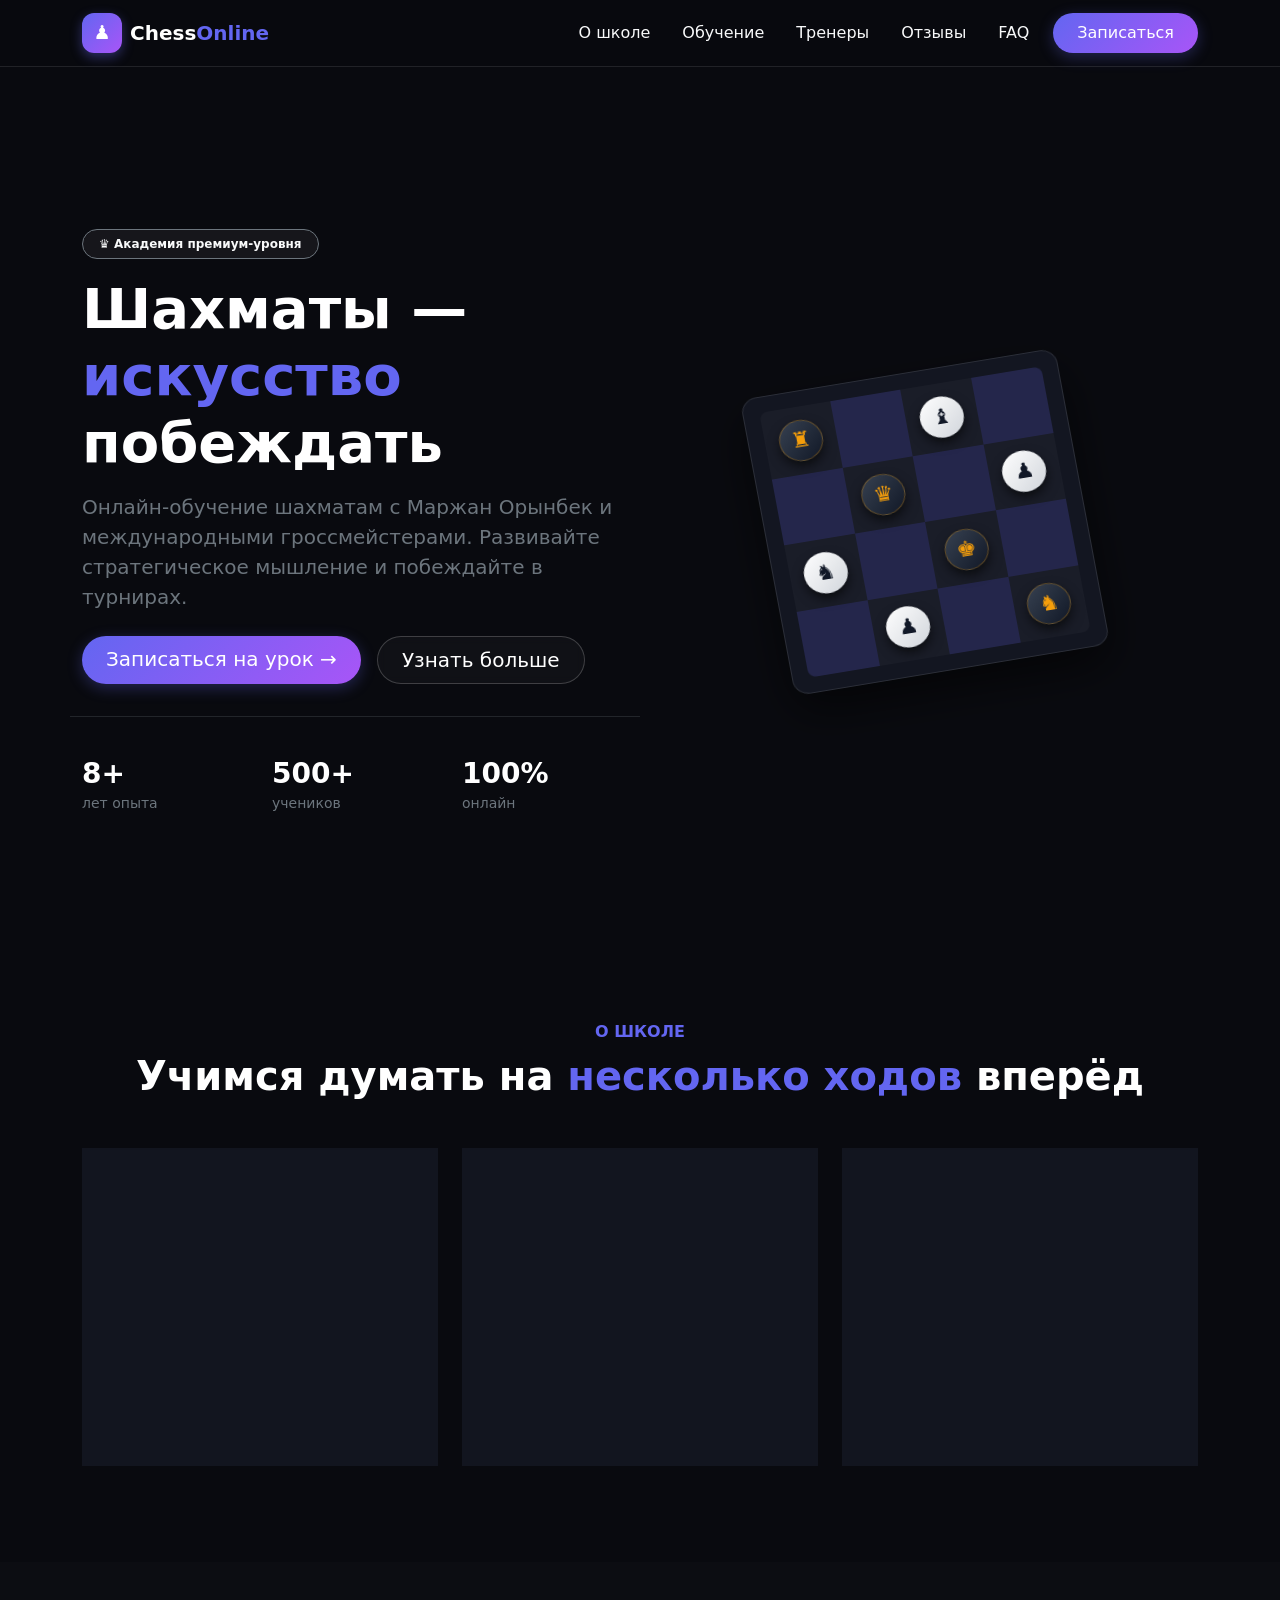
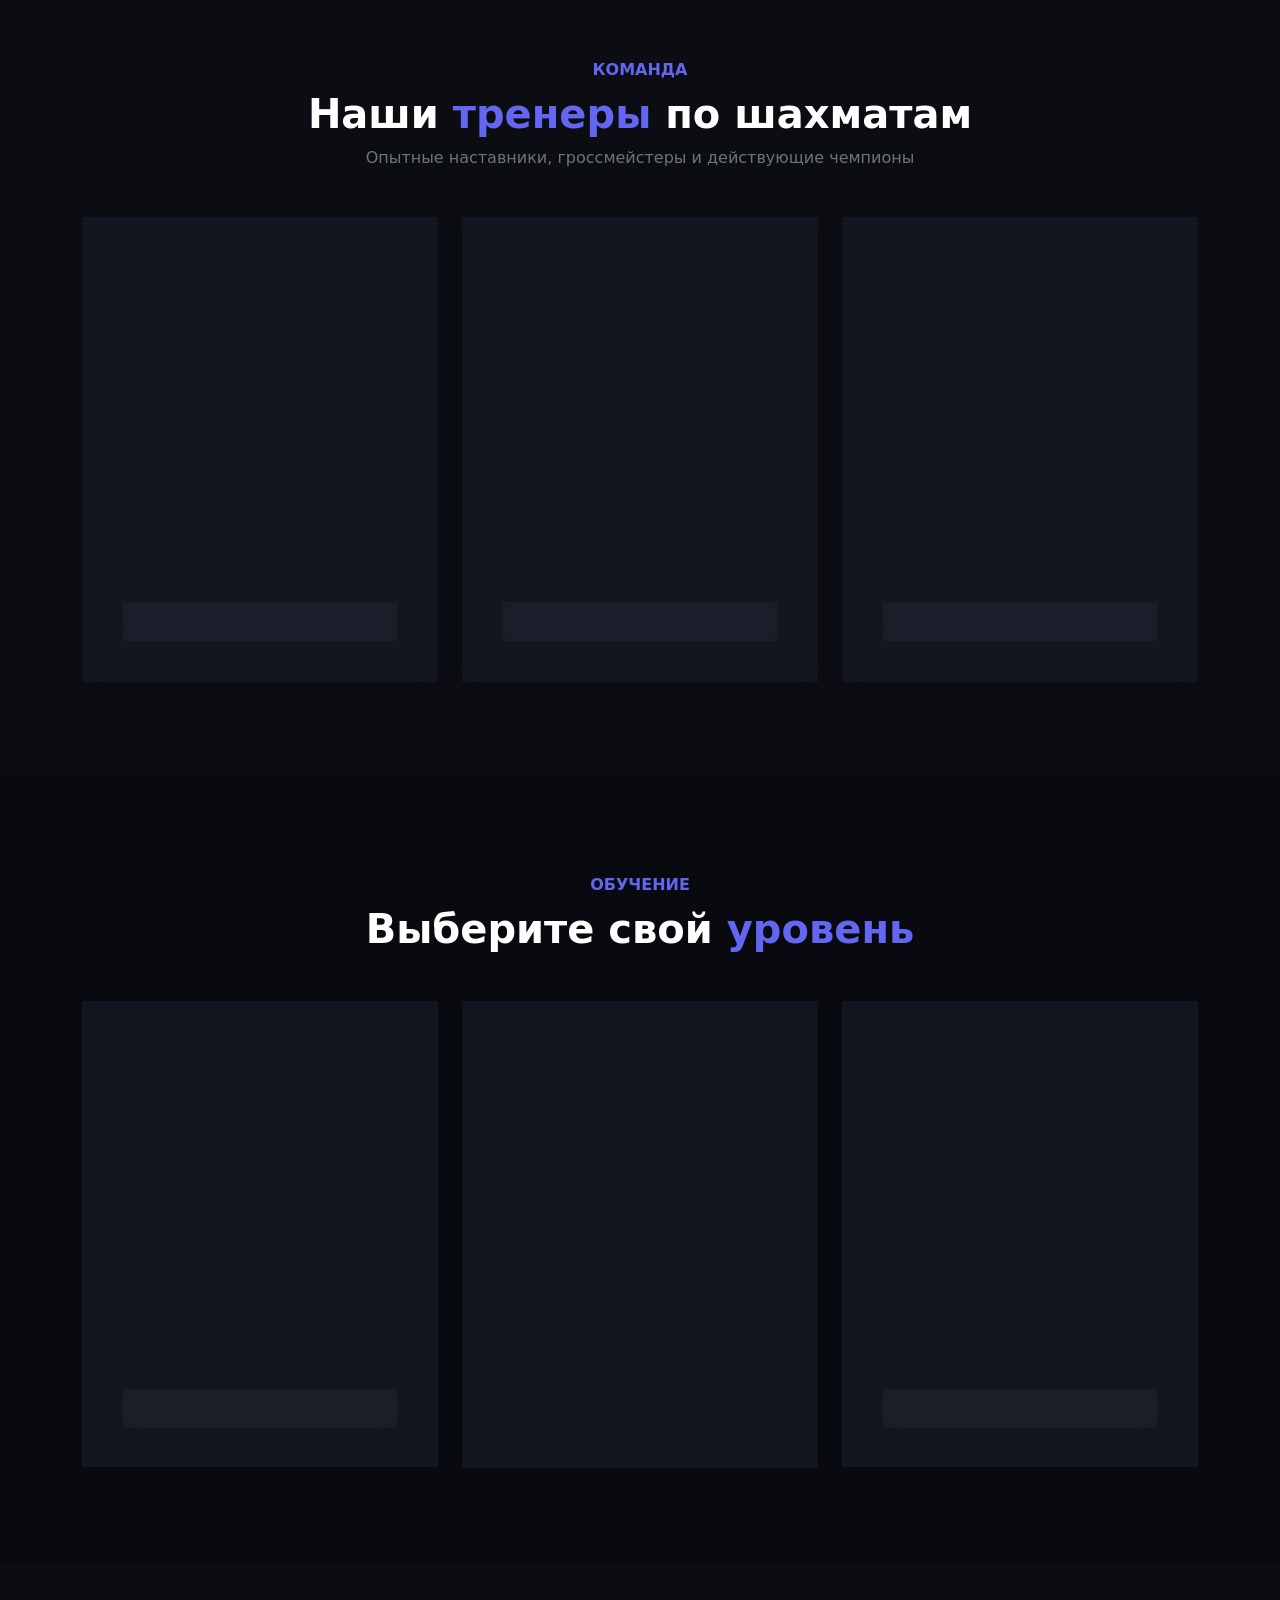
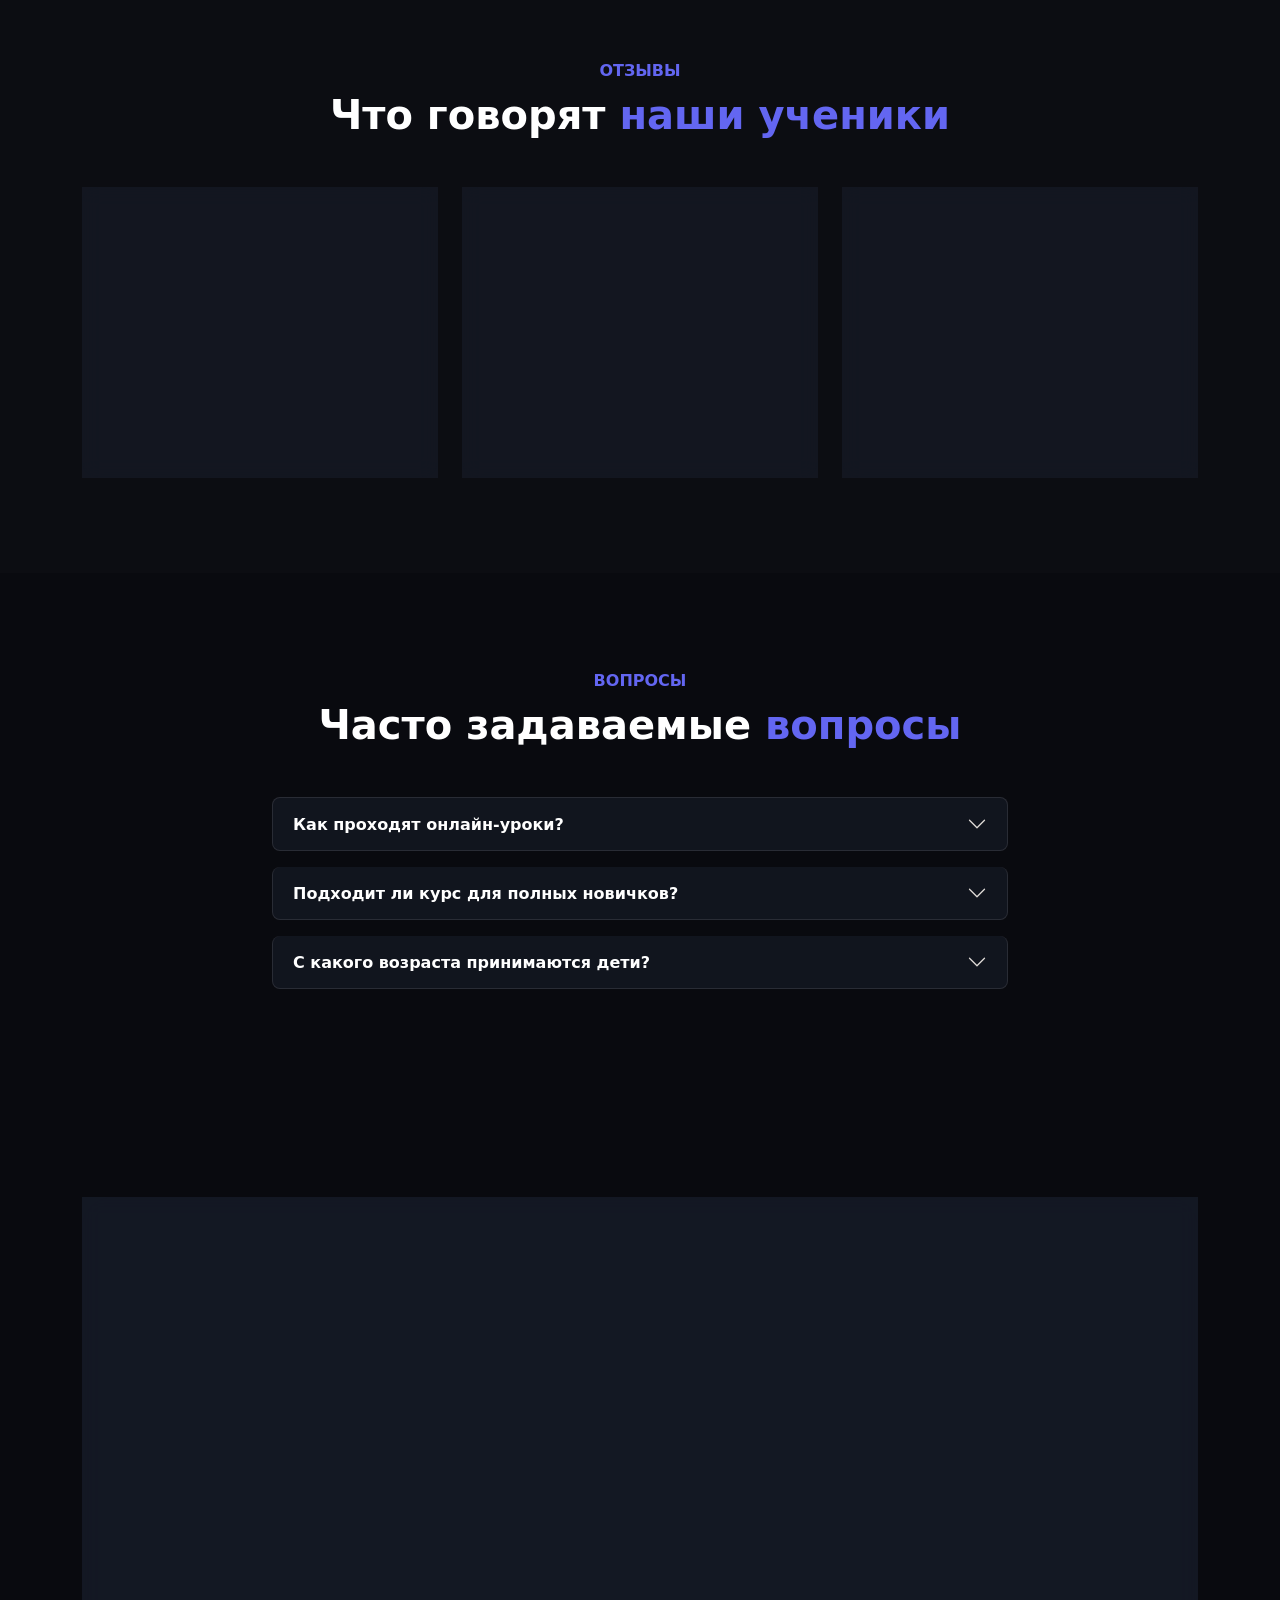
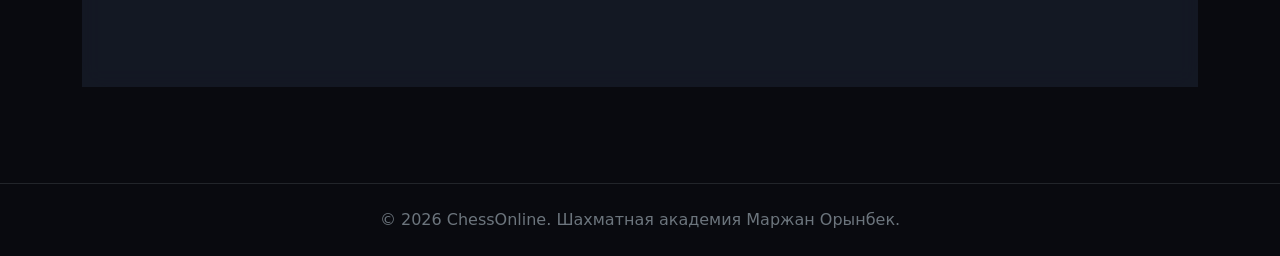
==== index.html @ aeae35ae "Update index.html" ====
<!DOCTYPE html>
<html lang="ru">
<head>
  <meta charset="UTF-8">
  <meta name="viewport" content="width=device-width, initial-scale=1.0">
  <title>ChessOnline — Шахматная Академия</title>
  
  <!-- Bootstrap 5 CSS via CDN -->
  <link href="https://cdn.jsdelivr.net/npm/bootstrap@5.3.3/dist/css/bootstrap.min.css" rel="stylesheet">
  
  <!-- Google Fonts -->
  <link rel="preconnect" href="https://fonts.googleapis.com">
  <link rel="preconnect" href="https://fonts.gstatic.com" crossorigin>
  <link href="https://fonts.googleapis.com/css2?family=Plus+Jakarta+Sans:wght@400;500;600;700;800&display=swap" rel="stylesheet">
  
  <style>
    /* Переопределение переменных Bootstrap 5 */
    :root {
      --bs-body-bg: #090a0f;
      --bs-body-color: #f3f4f6;
      --bs-primary: #6366f1;
      --bs-primary-rgb: 99, 102, 241;
      --bs-card-bg: rgba(22, 26, 38, 0.75);
      --bs-card-color: #f3f4f6;
      --bs-border-color: rgba(255, 255, 255, 0.1);
      font-family: 'Plus Jakarta Sans', sans-serif;
    }

    html {
      scroll-behavior: smooth;
    }

    body {
      background-color: #090a0f;
      color: #f3f4f6;
      overflow-x: hidden;
    }

    /* Навигация */
    .navbar {
      background: rgba(9, 10, 15, 0.85);
      backdrop-filter: blur(12px);
      border-bottom: 1px solid rgba(255, 255, 255, 0.1);
      transition: all 0.3s ease;
    }

    .logo-icon {
      background: linear-gradient(135deg, #6366f1, #a855f7);
      width: 40px;
      height: 40px;
      display: grid;
      place-items: center;
      border-radius: 12px;
      color: #fff;
      font-size: 1.2rem;
      box-shadow: 0 4px 12px rgba(99, 102, 241, 0.4);
    }

    /* Кнопки */
    .btn-gradient {
      background: linear-gradient(135deg, #6366f1, #a855f7);
      color: #ffffff;
      border: none;
      transition: all 0.3s ease;
      box-shadow: 0 4px 15px rgba(99, 102, 241, 0.3);
    }

    .btn-gradient:hover {
      background: linear-gradient(135deg, #4f46e5, #9333ea);
      color: #ffffff;
      transform: translateY(-2px);
      box-shadow: 0 8px 25px rgba(99, 102, 241, 0.5);
    }

    .btn-outline-custom {
      border: 1px solid rgba(255, 255, 255, 0.2);
      color: #ffffff;
      background: rgba(255, 255, 255, 0.03);
      backdrop-filter: blur(5px);
      transition: all 0.3s ease;
    }

    .btn-outline-custom:hover {
      border-color: #6366f1;
      background: rgba(99, 102, 241, 0.1);
      color: #ffffff;
      transform: translateY(-2px);
    }

    /* Карточки */
    .card {
      background-color: rgba(22, 26, 38, 0.75);
      backdrop-filter: blur(10px);
      border: 1px solid rgba(255, 255, 255, 0.08);
      transition: all 0.3s ease;
      color: #f3f4f6;
    }

    .card:hover {
      transform: translateY(-8px);
      border-color: rgba(99, 102, 241, 0.4);
      box-shadow: 0 15px 35px rgba(0, 0, 0, 0.5);
    }

    /* Тренеры - фото и стили */
    .trainer-card {
      position: relative;
      overflow: hidden;
    }

    .trainer-img-wrapper {
      position: relative;
      width: 120px;
      height: 120px;
      margin: 0 auto;
      border-radius: 50%;
      padding: 4px;
      background: linear-gradient(135deg, #6366f1, #a855f7);
      box-shadow: 0 8px 20px rgba(99, 102, 241, 0.3);
    }

    .trainer-img {
      width: 100%;
      height: 100%;
      object-fit: cover;
      border-radius: 50%;
      background-color: #1e2333;
    }

    .badge-rating {
      background: rgba(245, 158, 11, 0.15);
      color: #f59e0b;
      border: 1px solid rgba(245, 158, 11, 0.3);
    }

    /* Форма */
    .form-control {
      background-color: rgba(255, 255, 255, 0.04);
      border-color: rgba(255, 255, 255, 0.15);
      color: #fff;
    }

    .form-control:focus {
      background-color: rgba(255, 255, 255, 0.08);
      border-color: #6366f1;
      color: #fff;
      box-shadow: 0 0 15px rgba(99, 102, 241, 0.3);
    }

    /* Шахматная 3D-доска */
    .board-container {
      width: 320px;
      height: 320px;
      transform: rotateX(20deg) rotateZ(-10deg);
      box-shadow: 0 20px 50px rgba(0,0,0,0.6);
      background: rgba(22, 26, 38, 0.8);
    }

    .chess-grid {
      display: grid;
      grid-template-columns: repeat(4, 1fr);
      grid-template-rows: repeat(4, 1fr);
      width: 100%;
      height: 100%;
    }

    .cell {
      display: grid;
      place-items: center;
    }

    .cell.dark { background: rgba(99, 102, 241, 0.2); }
    .cell.light { background: rgba(255, 255, 255, 0.03); }

    .puck {
      width: 44px;
      height: 44px;
      border-radius: 50%;
      display: grid;
      place-items: center;
      font-size: 1.4rem;
      box-shadow: 0 6px 12px rgba(0,0,0,0.6);
      transition: transform 0.3s ease;
    }

    .puck:hover {
      transform: translateY(-6px) scale(1.05);
    }

    .puck-white {
      background: linear-gradient(135deg, #ffffff, #d1d5db);
      color: #111827;
    }

    .puck-black {
      background: linear-gradient(135deg, #374151, #111827);
      color: #f59e0b;
      border: 1px solid rgba(245, 158, 11, 0.3);
    }

    /* Аккордеон FAQ */
    .accordion-item {
      background-color: rgba(22, 26, 38, 0.7);
      border: 1px solid rgba(255, 255, 255, 0.1);
      color: #fff;
    }

    .accordion-button {
      background-color: transparent;
      color: #fff;
      font-weight: 600;
    }

    .accordion-button:not(.collapsed) {
      background-color: rgba(99, 102, 241, 0.15);
      color: #6366f1;
    }

    .accordion-button::after {
      filter: invert(1);
    }
  </style>
</head>
<body>

  <!-- NAVBAR -->
  <nav class="navbar navbar-expand-lg navbar-dark fixed-top">
    <div class="container">
      <a class="navbar-brand d-flex align-items-center gap-2 fw-bold" href="#">
        <span class="logo-icon">♟</span>
        <span class="text-white">Chess<span style="color: #6366f1;">Online</span></span>
      </a>
      <button class="navbar-toggler" type="button" data-bs-toggle="collapse" data-bs-target="#navbarNav">
        <span class="navbar-toggler-icon"></span>
      </button>
      <div class="collapse navbar-collapse" id="navbarNav">
        <ul class="navbar-nav ms-auto align-items-lg-center gap-lg-3">
          <li class="nav-item"><a class="nav-link text-light" href="#about">О школе</a></li>
          <li class="nav-item"><a class="nav-link text-light" href="#levels">Обучение</a></li>
          <li class="nav-item"><a class="nav-link text-light" href="#trainers">Тренеры</a></li>
          <li class="nav-item"><a class="nav-link text-light" href="#reviews">Отзывы</a></li>
          <li class="nav-item"><a class="nav-link text-light" href="#faq">FAQ</a></li>
          <li class="nav-item mt-2 mt-lg-0">
            <a class="btn btn-gradient px-4 py-2 rounded-pill" href="#contacts">Записаться</a>
          </li>
        </ul>
      </div>
    </div>
  </nav>

  <!-- HERO SECTION -->
  <section class="min-vh-100 d-flex align-items-center pt-5 mt-4">
    <div class="container pt-5">
      <div class="row align-items-center gy-5">
        <div class="col-12 col-lg-6 text-center text-lg-start">
          <div class="badge border border-secondary text-light px-3 py-2 rounded-pill mb-3" style="background: rgba(255,255,255,0.05);">
            <span>♛</span> Академия премиум-уровня
          </div>
          <h1 class="display-4 fw-bold mb-3 text-white">Шахматы — <span style="color: #6366f1;">искусство</span> побеждать</h1>
          <p class="lead text-secondary mb-4">Онлайн-обучение шахматам с Маржан Орынбек и международными гроссмейстерами. Развивайте стратегическое мышление и побеждайте в турнирах.</p>
          <div class="d-flex flex-column flex-sm-row gap-3 justify-content-center justify-content-lg-start mb-5">
            <a href="#contacts" class="btn btn-gradient btn-lg px-4 rounded-pill">Записаться на урок →</a>
            <a href="#about" class="btn btn-outline-custom btn-lg px-4 rounded-pill">Узнать больше</a>
          </div>
          <div class="row text-center text-lg-start border-top border-secondary border-opacity-25 pt-4 gy-3">
            <div class="col-4">
              <h3 class="fw-bold mb-0 text-white">8+</h3>
              <small class="text-secondary">лет опыта</small>
            </div>
            <div class="col-4">
              <h3 class="fw-bold mb-0 text-white">500+</h3>
              <small class="text-secondary">учеников</small>
            </div>
            <div class="col-4">
              <h3 class="fw-bold mb-0 text-white">100%</h3>
              <small class="text-secondary">онлайн</small>
            </div>
          </div>
        </div>

        <!-- Visual Chess Board -->
        <div class="col-12 col-lg-6 d-flex justify-content-center">
          <div class="board-container p-3 rounded-4 border">
            <div class="chess-grid rounded-3 overflow-hidden">
              <div class="cell light"><div class="puck puck-black">♜</div></div>
              <div class="cell dark"></div>
              <div class="cell light"><div class="puck puck-white">♝</div></div>
              <div class="cell dark"></div>
              
              <div class="cell dark"></div>
              <div class="cell light"><div class="puck puck-black">♛</div></div>
              <div class="cell dark"></div>
              <div class="cell light"><div class="puck puck-white">♟</div></div>
              
              <div class="cell light"><div class="puck puck-white">♞</div></div>
              <div class="cell dark"></div>
              <div class="cell light"><div class="puck puck-black">♚</div></div>
              <div class="cell dark"></div>
              
              <div class="cell dark"></div>
              <div class="cell light"><div class="puck puck-white">♟</div></div>
              <div class="cell dark"></div>
              <div class="cell light"><div class="puck puck-black">♞</div></div>
            </div>
          </div>
        </div>
      </div>
    </div>
  </section>

  <!-- ABOUT SECTION -->
  <section id="about" class="py-5">
    <div class="container py-5">
      <div class="text-center mb-5">
        <span style="color: #6366f1;" class="text-uppercase fw-bold">О школе</span>
        <h2 class="fw-bold display-6 mt-2 text-white">Учимся думать на <span style="color: #6366f1;">несколько ходов</span> вперёд</h2>
      </div>
      
      <div class="row g-4">
        <div class="col-12 col-md-6 col-lg-4">
          <div class="card h-100 p-4 border-0 rounded-4">
            <div class="card-body">
              <div class="fs-1 mb-3">♟</div>
              <h4 class="card-title fw-bold text-white">Индивидуальный подход</h4>
              <p class="card-text text-secondary">Персональная программа, адаптированная под скорость мышления и цели каждого ученика.</p>
            </div>
          </div>
        </div>
        <div class="col-12 col-md-6 col-lg-4">
          <div class="card h-100 p-4 border-0 rounded-4">
            <div class="card-body">
              <div class="fs-1 mb-3">♞</div>
              <h4 class="card-title fw-bold text-white">Практика и стратегия</h4>
              <p class="card-text text-secondary">Разбор гроссмейстерских партий, отработка тактических комбинаций и принятие решений.</p>
            </div>
          </div>
        </div>
        <div class="col-12 col-md-6 col-lg-4">
          <div class="card h-100 p-4 border-0 rounded-4">
            <div class="card-body">
              <div class="fs-1 mb-3">♛</div>
              <h4 class="card-title fw-bold text-white">Результат</h4>
              <p class="card-text text-secondary">Плавный переход от базовых правил до участия в официальных турнирах.</p>
            </div>
          </div>
        </div>
      </div>
    </div>
  </section>

  <!-- TRAINERS SECTION (НОВАЯ СЕКЦИЯ С ТРЕНЕРАМИ И ФОТО) -->
  <section id="trainers" class="py-5" style="background: rgba(255, 255, 255, 0.01);">
    <div class="container py-5">
      <div class="text-center mb-5">
        <span style="color: #6366f1;" class="text-uppercase fw-bold">Команда</span>
        <h2 class="fw-bold display-6 mt-2 text-white">Наши <span style="color: #6366f1;">тренеры</span> по шахматам</h2>
        <p class="text-secondary max-w-xl mx-auto">Опытные наставники, гроссмейстеры и действующие чемпионы</p>
      </div>

      <div class="row g-4 justify-content-center">
        <!-- Тренер 1 -->
        <div class="col-12 col-md-6 col-lg-4">
          <div class="card h-100 p-4 rounded-4 text-center trainer-card">
            <div class="card-body d-flex flex-column align-items-center">
              <div class="trainer-img-wrapper mb-3">
                <img src="https://images.unsplash.com/photo-1573496359142-b8d87734a5a2?w=400&auto=format&fit=crop&q=80" alt="Маржан Орынбек" class="trainer-img">
              </div>
              <span class="badge badge-rating px-3 py-1 rounded-pill mb-2">★ FIDE 2150</span>
              <h4 class="fw-bold text-white mb-1">Маржан Орынбек</h4>
              <p style="color: #6366f1;" class="small fw-semibold mb-3">Основатель академии / Мастер FIDE</p>
              <p class="text-secondary small mb-4">Более 8 лет преподавания шахмат. Подготовила более 30 призёров республиканских турниров.</p>
              <a href="#contacts" class="btn btn-outline-custom w-100 rounded-pill mt-auto">Записаться к Маржан</a>
            </div>
          </div>
        </div>

        <!-- Тренер 2 -->
        <div class="col-12 col-md-6 col-lg-4">
          <div class="card h-100 p-4 rounded-4 text-center trainer-card">
            <div class="card-body d-flex flex-column align-items-center">
              <div class="trainer-img-wrapper mb-3">
                <img src="https://images.unsplash.com/photo-1560250097-0b93528c311a?w=400&auto=format&fit=crop&q=80" alt="Арман Сатов" class="trainer-img">
              </div>
              <span class="badge badge-rating px-3 py-1 rounded-pill mb-2">★ GM (Гроссмейстер)</span>
              <h4 class="fw-bold text-white mb-1">Арман Сатов</h4>
              <p style="color: #6366f1;" class="small fw-semibold mb-3">Международный гроссмейстер</p>
              <p class="text-secondary small mb-4">Специалист по глубокой дебютной подготовке и эндшпилю. Тренер сборной юношей.</p>
              <a href="#contacts" class="btn btn-outline-custom w-100 rounded-pill mt-auto">Записаться к Арману</a>
            </div>
          </div>
        </div>

        <!-- Тренер 3 -->
        <div class="col-12 col-md-6 col-lg-4">
          <div class="card h-100 p-4 rounded-4 text-center trainer-card">
            <div class="card-body d-flex flex-column align-items-center">
              <div class="trainer-img-wrapper mb-3">
                <img src="https://images.unsplash.com/photo-1580489944761-15a19d654956?w=400&auto=format&fit=crop&q=80" alt="Динара Касымова" class="trainer-img">
              </div>
              <span class="badge badge-rating px-3 py-1 rounded-pill mb-2">★ WIM (Мастер спорта)</span>
              <h4 class="fw-bold text-white mb-1">Динара Касымова</h4>
              <p style="color: #6366f1;" class="small fw-semibold mb-3">Детский тренер-психолог</p>
              <p class="text-secondary small mb-4">Обучает детей от 5 лет в игровой форме. Развивает концентрацию внимания и логику.</p>
              <a href="#contacts" class="btn btn-outline-custom w-100 rounded-pill mt-auto">Записаться к Динаре</a>
            </div>
          </div>
        </div>
      </div>
    </div>
  </section>

  <!-- LEVELS SECTION -->
  <section id="levels" class="py-5">
    <div class="container py-5">
      <div class="text-center mb-5">
        <span style="color: #6366f1;" class="text-uppercase fw-bold">Обучение</span>
        <h2 class="fw-bold display-6 mt-2 text-white">Выберите свой <span style="color: #6366f1;">уровень</span></h2>
      </div>

      <div class="row g-4">
        <div class="col-12 col-md-6 col-lg-4">
          <div class="card h-100 p-4 border-0 rounded-4">
            <div class="card-body d-flex flex-column">
              <div class="fs-1 mb-2">♙</div>
              <h3 class="fw-bold mb-3 text-white">Начинающий</h3>
              <p class="text-secondary mb-4">Первый шаг в мир шахмат. Изучаем правила и базовую логику.</p>
              <ul class="list-unstyled text-secondary mb-4 mt-auto">
                <li class="mb-2">✓ Правила и движения фигур</li>
                <li class="mb-2">✓ Основы развития позиции</li>
                <li class="mb-2">✓ Простые комбинации</li>
              </ul>
              <a href="#contacts" class="btn btn-outline-custom w-100 rounded-pill">Начать обучение</a>
            </div>
          </div>
        </div>
        <div class="col-12 col-md-6 col-lg-4">
          <div class="card h-100 p-4 rounded-4" style="border: 2px solid #6366f1;">
            <div class="card-body d-flex flex-column">
              <span class="badge mb-3" style="background-color: #6366f1; width: fit-content;">ПОПУЛЯРНЫЙ</span>
              <div class="fs-1 mb-2">♘</div>
              <h3 class="fw-bold mb-3 text-white">Средний</h3>
              <p class="text-secondary mb-4">Глубокое понимание стратегии и дебютных схем.</p>
              <ul class="list-unstyled text-secondary mb-4 mt-auto">
                <li class="mb-2">✓ Дебютная подготовка</li>
                <li class="mb-2">✓ Пешечные структуры</li>
                <li class="mb-2">✓ Позиционная борьба</li>
              </ul>
              <a href="#contacts" class="btn btn-gradient w-100 rounded-pill">Начать обучение</a>
            </div>
          </div>
        </div>
        <div class="col-12 col-md-6 col-lg-4">
          <div class="card h-100 p-4 border-0 rounded-4">
            <div class="card-body d-flex flex-column">
              <div class="fs-1 mb-2">♕</div>
              <h3 class="fw-bold mb-3 text-white">Продвинутый</h3>
              <p class="text-secondary mb-4">Сложные расчеты и подготовка к соревнованиям.</p>
              <ul class="list-unstyled text-secondary mb-4 mt-auto">
                <li class="mb-2">✓ Расчёт вариантов</li>
                <li class="mb-2">✓ Анализ партий</li>
                <li class="mb-2">✓ Подготовка к турнирам</li>
              </ul>
              <a href="#contacts" class="btn btn-outline-custom w-100 rounded-pill">Начать обучение</a>
            </div>
          </div>
        </div>
      </div>
    </div>
  </section>

  <!-- REVIEWS SECTION (ОТЗЫВЫ) -->
  <section id="reviews" class="py-5" style="background: rgba(255, 255, 255, 0.01);">
    <div class="container py-5">
      <div class="text-center mb-5">
        <span style="color: #6366f1;" class="text-uppercase fw-bold">Отзывы</span>
        <h2 class="fw-bold display-6 mt-2 text-white">Что говорят <span style="color: #6366f1;">наши ученики</span></h2>
      </div>

      <div class="row g-4">
        <div class="col-12 col-md-4">
          <div class="card p-4 rounded-4 h-100">
            <div class="card-body">
              <div class="text-warning mb-3">★★★★★</div>
              <p class="text-secondary mb-4">«За 3 месяца занятий с Маржан я поднял свой рейтинг на Lichess с 1200 до 1600! Занятия проходят очень легко и с юмором.»</p>
              <div class="d-flex align-items-center gap-3">
                <div class="fw-bold text-white">Айдар К.</div>
                <small class="text-secondary">• Студент</small>
              </div>
            </div>
          </div>
        </div>
        <div class="col-12 col-md-4">
          <div class="card p-4 rounded-4 h-100">
            <div class="card-body">
              <div class="text-warning mb-3">★★★★★</div>
              <p class="text-secondary mb-4">«Отдали сына (7 лет) к Динаре. Он в восторге! Вместо мультиков теперь просит разыграть с ним очередную шахматную партию.»</p>
              <div class="d-flex align-items-center gap-3">
                <div class="fw-bold text-white">Елена М.</div>
                <small class="text-secondary">• Мама ученика</small>
              </div>
            </div>
          </div>
        </div>
        <div class="col-12 col-md-4">
          <div class="card p-4 rounded-4 h-100">
            <div class="card-body">
              <div class="text-warning mb-3">★★★★★</div>
              <p class="text-secondary mb-4">«Занимаюсь с гроссмейстером Арманом. Очень сильный разбор эндшпилей. Помогло выполнить норму первого разряда!»</p>
              <div class="d-flex align-items-center gap-3">
                <div class="fw-bold text-white">Тимур В.</div>
                <small class="text-secondary">• Разрядник</small>
              </div>
            </div>
          </div>
        </div>
      </div>
    </div>
  </section>

  <!-- FAQ SECTION (АККОРДЕОН) -->
  <section id="faq" class="py-5">
    <div class="container py-5">
      <div class="text-center mb-5">
        <span style="color: #6366f1;" class="text-uppercase fw-bold">Вопросы</span>
        <h2 class="fw-bold display-6 mt-2 text-white">Часто задаваемые <span style="color: #6366f1;">вопросы</span></h2>
      </div>

      <div class="row justify-content-center">
        <div class="col-12 col-lg-8">
          <div class="accordion" id="faqAccordion">
            <div class="accordion-item rounded-3 mb-3 overflow-hidden">
              <h2 class="accordion-header">
                <button class="accordion-button collapsed" type="button" data-bs-toggle="collapse" data-bs-target="#faq1">
                  Как проходят онлайн-уроки?
                </button>
              </h2>
              <div id="faq1" class="accordion-collapse collapse" data-bs-parent="#faqAccordion">
                <div class="accordion-body text-secondary">
                  Занятия проходят в Zoom или Google Meet с использованием интерактивной шахматной доски. Вы можете видеть тренера и выполнять упражнения в режиме реального времени.
                </div>
              </div>
            </div>

            <div class="accordion-item rounded-3 mb-3 overflow-hidden">
              <h2 class="accordion-header">
                <button class="accordion-button collapsed" type="button" data-bs-toggle="collapse" data-bs-target="#faq2">
                  Подходит ли курс для полных новичков?
                </button>
              </h2>
              <div id="faq2" class="accordion-collapse collapse" data-bs-parent="#faqAccordion">
                <div class="accordion-body text-secondary">
                  Да! Наш курс «Начинающий» создаван специально для тех, кто никогда не держал шахматные фигуры в руках.
                </div>
              </div>
            </div>

            <div class="accordion-item rounded-3 mb-3 overflow-hidden">
              <h2 class="accordion-header">
                <button class="accordion-button collapsed" type="button" data-bs-toggle="collapse" data-bs-target="#faq3">
                  С какого возраста принимаются дети?
                </button>
              </h2>
              <div id="faq3" class="accordion-collapse collapse" data-bs-parent="#faqAccordion">
                <div class="accordion-body text-secondary">
                  Мы берем детей от 5 лет. Для них разработана специальная игровая методика обучения.
                </div>
              </div>
            </div>
          </div>
        </div>
      </div>
    </div>
  </section>

  <!-- CONTACTS SECTION -->
  <section id="contacts" class="py-5">
    <div class="container py-5">
      <div class="card border-0 rounded-5 p-4 p-lg-5" style="background: rgba(22, 26, 38, 0.9); border: 1px solid rgba(255,255,255,0.1);">
        <div class="row g-5 align-items-center">
          <div class="col-12 col-lg-6">
            <span style="color: #6366f1;" class="text-uppercase fw-bold">Контакты</span>
            <h2 class="display-6 fw-bold my-3 text-white">Сделай первый <span style="color: #6366f1;">ход</span></h2>
            <p class="text-secondary mb-4">Оставь заявку, и мы свяжемся с тобой для подбора формата обучения и назначения бесплатного вводного урока.</p>
            <div class="d-flex align-items-center gap-3 mb-3">
              <div>
                <small class="text-secondary d-block">EMAIL</small>
                <strong class="text-white">chessonline@mail.com</strong>
              </div>
            </div>
          </div>
          <div class="col-12 col-lg-6">
            <form>
              <div class="mb-3">
                <label class="form-label text-secondary">Ваше имя</label>
                <input type="text" class="form-control form-control-lg" placeholder="Маржан" required>
              </div>
              <div class="mb-3">
                <label class="form-label text-secondary">Электронная почта</label>
                <input type="email" class="form-control form-control-lg" placeholder="example@mail.com" required>
              </div>
              <div class="mb-3">
                <label class="form-label text-secondary">Расскажите о себе</label>
                <textarea class="form-control form-control-lg" rows="3" placeholder="Ваш уровень и цели..." required></textarea>
              </div>
              <button type="submit" class="btn btn-gradient btn-lg w-100 rounded-pill">Отправить заявку →</button>
            </form>
          </div>
        </div>
      </div>
    </div>
  </section>

  <!-- FOOTER -->
  <footer class="py-4 border-top border-secondary border-opacity-25 text-center">
    <div class="container">
      <p class="text-secondary mb-0">© 2026 ChessOnline. Шахматная академия Маржан Орынбек.</p>
    </div>
  </footer>

  <!-- Bootstrap 5 JS Bundle via CDN -->
  <script src="https://cdn.jsdelivr.net/npm/bootstrap@5.3.3/dist/js/bootstrap.bundle.min.js"></script>
</body>
</html>
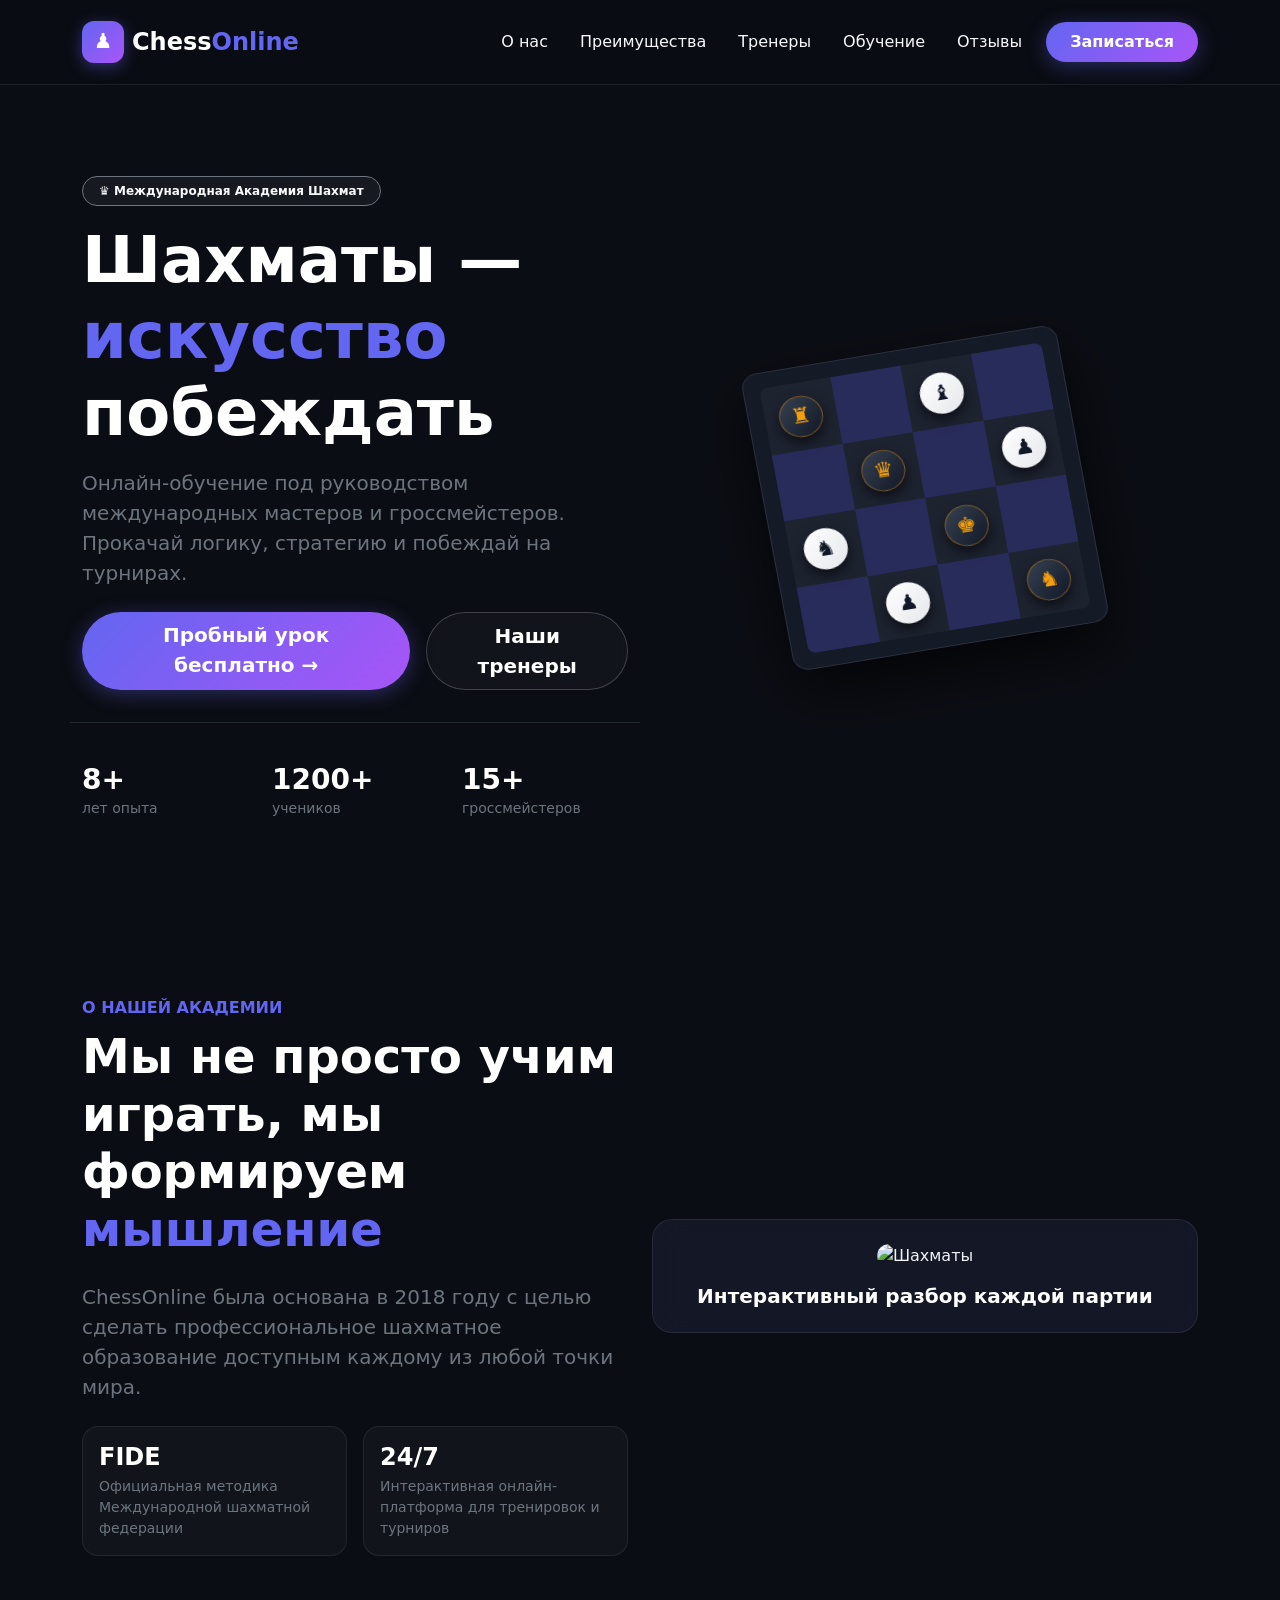
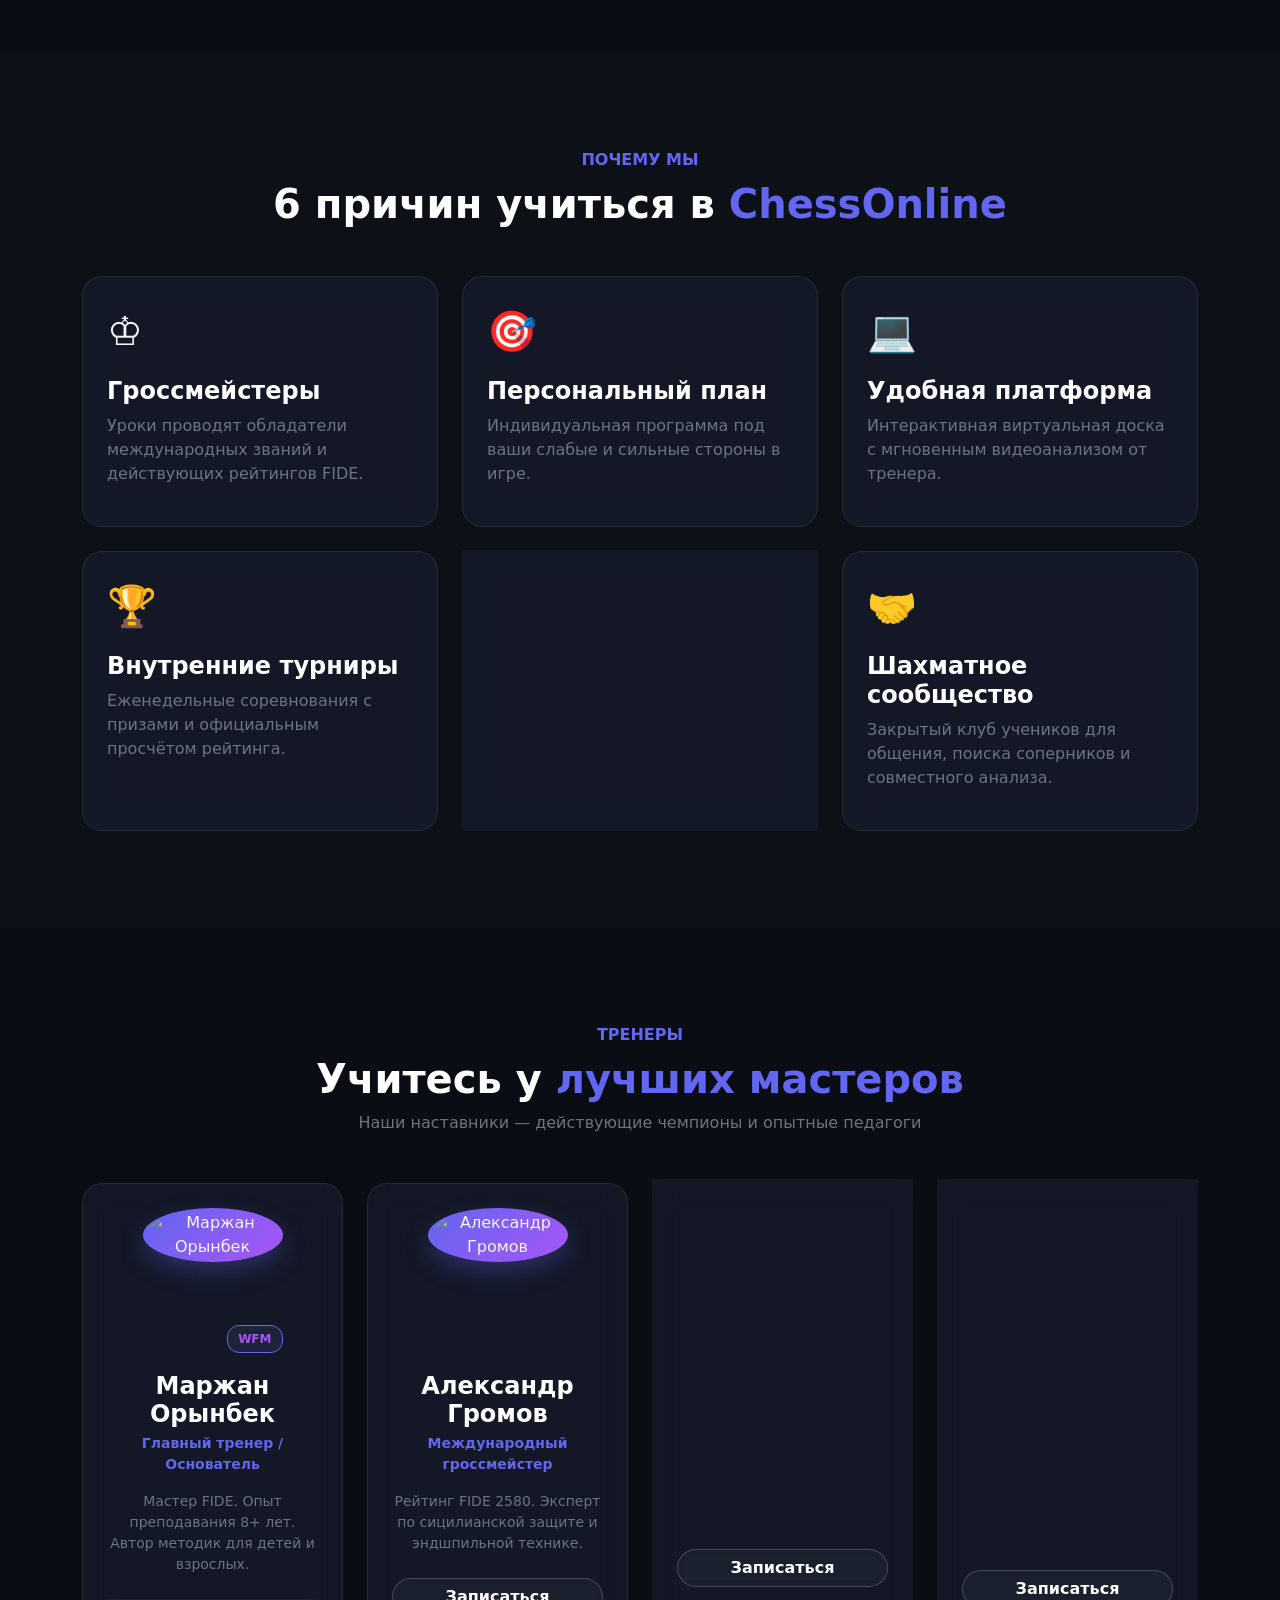
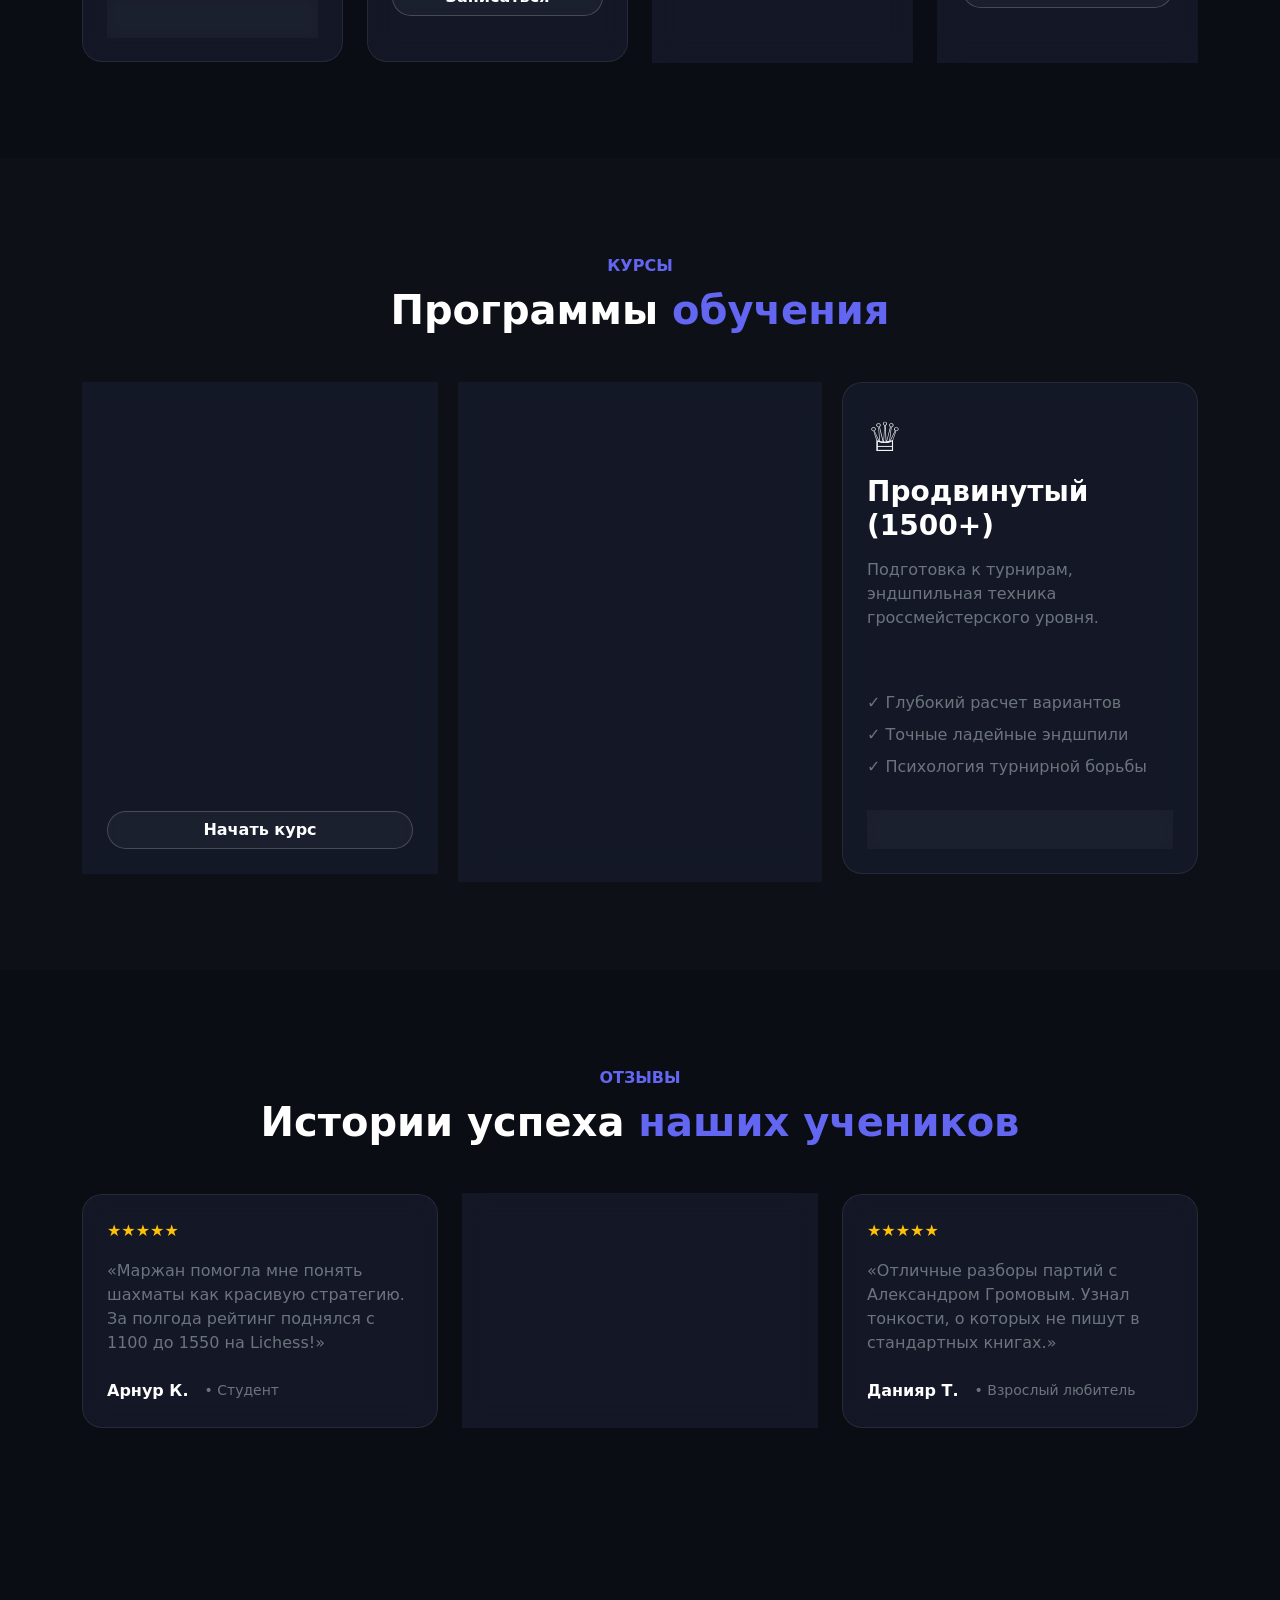
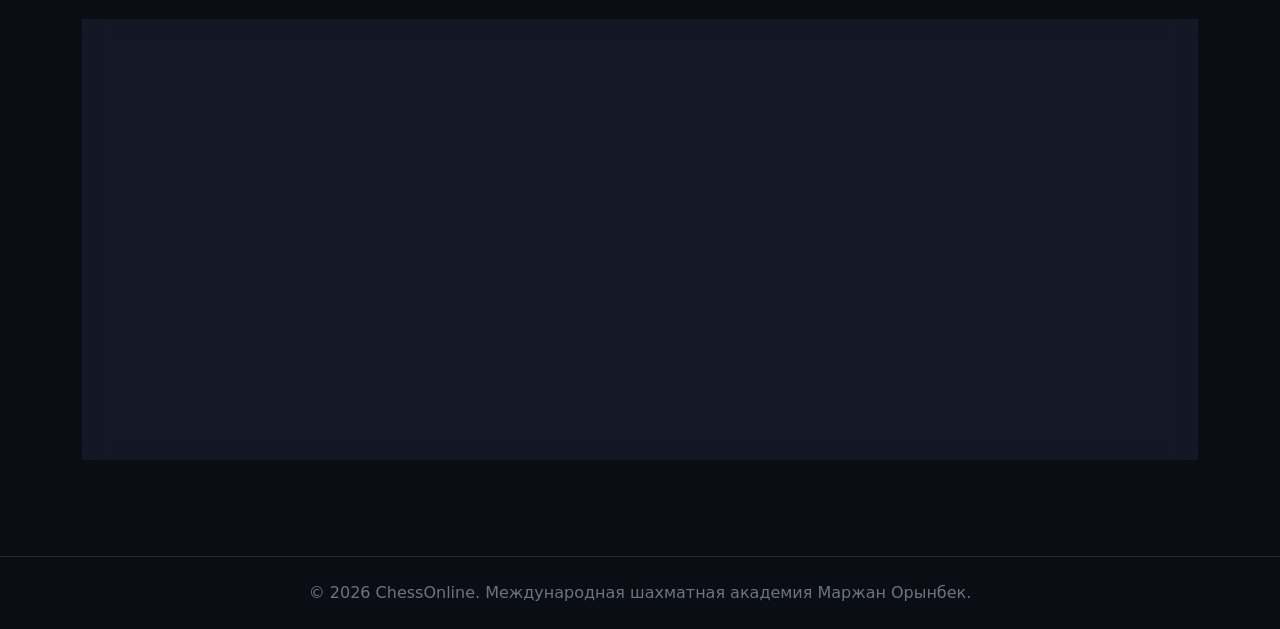
==== commit eb699582: "Update index.html" ====
--- a/index.html
+++ b/index.html
@@ -3,7 +3,7 @@
 <head>
   <meta charset="UTF-8">
   <meta name="viewport" content="width=device-width, initial-scale=1.0">
-  <title>ChessOnline — Шахматная Академия</title>
+  <title>ChessOnline — Международная Шахматная Академия</title>
   
   <!-- Bootstrap 5 CSS via CDN -->
   <link href="https://cdn.jsdelivr.net/npm/bootstrap@5.3.3/dist/css/bootstrap.min.css" rel="stylesheet">
@@ -14,15 +14,12 @@
   <link href="https://fonts.googleapis.com/css2?family=Plus+Jakarta+Sans:wght@400;500;600;700;800&display=swap" rel="stylesheet">
   
   <style>
-    /* Переопределение переменных Bootstrap 5 */
     :root {
-      --bs-body-bg: #090a0f;
+      --bs-body-bg: #0b0d14;
       --bs-body-color: #f3f4f6;
       --bs-primary: #6366f1;
-      --bs-primary-rgb: 99, 102, 241;
-      --bs-card-bg: rgba(22, 26, 38, 0.75);
-      --bs-card-color: #f3f4f6;
-      --bs-border-color: rgba(255, 255, 255, 0.1);
+      --accent-gradient: linear-gradient(135deg, #6366f1 0%, #a855f7 100%);
+      --card-bg: rgba(22, 27, 42, 0.85);
       font-family: 'Plus Jakarta Sans', sans-serif;
     }
 
@@ -31,45 +28,45 @@
     }
 
     body {
-      background-color: #090a0f;
+      background-color: var(--bs-body-bg);
       color: #f3f4f6;
       overflow-x: hidden;
     }
 
-    /* Навигация */
+    /* Glassmorphism Navbar */
     .navbar {
-      background: rgba(9, 10, 15, 0.85);
-      backdrop-filter: blur(12px);
-      border-bottom: 1px solid rgba(255, 255, 255, 0.1);
-      transition: all 0.3s ease;
+      background: rgba(11, 13, 20, 0.9);
+      backdrop-filter: blur(16px);
+      border-bottom: 1px solid rgba(255, 255, 255, 0.08);
     }
 
     .logo-icon {
-      background: linear-gradient(135deg, #6366f1, #a855f7);
-      width: 40px;
-      height: 40px;
+      background: var(--accent-gradient);
+      width: 42px;
+      height: 42px;
       display: grid;
       place-items: center;
       border-radius: 12px;
       color: #fff;
-      font-size: 1.2rem;
-      box-shadow: 0 4px 12px rgba(99, 102, 241, 0.4);
-    }
-
-    /* Кнопки */
+      font-size: 1.3rem;
+      box-shadow: 0 4px 15px rgba(99, 102, 241, 0.4);
+    }
+
+    /* Buttons */
     .btn-gradient {
-      background: linear-gradient(135deg, #6366f1, #a855f7);
+      background: var(--accent-gradient);
       color: #ffffff;
       border: none;
+      font-weight: 600;
       transition: all 0.3s ease;
-      box-shadow: 0 4px 15px rgba(99, 102, 241, 0.3);
+      box-shadow: 0 4px 20px rgba(99, 102, 241, 0.35);
     }
 
     .btn-gradient:hover {
-      background: linear-gradient(135deg, #4f46e5, #9333ea);
+      background: linear-gradient(135deg, #4f46e5 0%, #9333ea 100%);
       color: #ffffff;
-      transform: translateY(-2px);
-      box-shadow: 0 8px 25px rgba(99, 102, 241, 0.5);
+      transform: translateY(-3px);
+      box-shadow: 0 8px 30px rgba(99, 102, 241, 0.5);
     }
 
     .btn-outline-custom {
@@ -77,83 +74,71 @@
       color: #ffffff;
       background: rgba(255, 255, 255, 0.03);
       backdrop-filter: blur(5px);
+      font-weight: 600;
       transition: all 0.3s ease;
     }
 
     .btn-outline-custom:hover {
       border-color: #6366f1;
-      background: rgba(99, 102, 241, 0.1);
+      background: rgba(99, 102, 241, 0.15);
       color: #ffffff;
-      transform: translateY(-2px);
-    }
-
-    /* Карточки */
-    .card {
-      background-color: rgba(22, 26, 38, 0.75);
-      backdrop-filter: blur(10px);
+      transform: translateY(-3px);
+    }
+
+    /* Cards */
+    .card-custom {
+      background: var(--card-bg);
+      backdrop-filter: blur(12px);
       border: 1px solid rgba(255, 255, 255, 0.08);
-      transition: all 0.3s ease;
-      color: #f3f4f6;
-    }
-
-    .card:hover {
+      border-radius: 20px;
+      transition: all 0.35s ease;
+    }
+
+    .card-custom:hover {
       transform: translateY(-8px);
-      border-color: rgba(99, 102, 241, 0.4);
-      box-shadow: 0 15px 35px rgba(0, 0, 0, 0.5);
-    }
-
-    /* Тренеры - фото и стили */
-    .trainer-card {
+      border-color: rgba(99, 102, 241, 0.5);
+      box-shadow: 0 20px 40px rgba(0, 0, 0, 0.6);
+    }
+
+    /* Trainer Card Styling */
+    .trainer-avatar-container {
       position: relative;
-      overflow: hidden;
-    }
-
-    .trainer-img-wrapper {
-      position: relative;
-      width: 120px;
-      height: 120px;
-      margin: 0 auto;
-      border-radius: 50%;
-      padding: 4px;
-      background: linear-gradient(135deg, #6366f1, #a855f7);
-      box-shadow: 0 8px 20px rgba(99, 102, 241, 0.3);
-    }
-
-    .trainer-img {
+      width: 140px;
+      height: 140px;
+      margin: 0 auto 1.5rem;
+    }
+
+    .trainer-avatar {
       width: 100%;
       height: 100%;
       object-fit: cover;
       border-radius: 50%;
-      background-color: #1e2333;
-    }
-
-    .badge-rating {
-      background: rgba(245, 158, 11, 0.15);
-      color: #f59e0b;
-      border: 1px solid rgba(245, 158, 11, 0.3);
-    }
-
-    /* Форма */
-    .form-control {
-      background-color: rgba(255, 255, 255, 0.04);
-      border-color: rgba(255, 255, 255, 0.15);
-      color: #fff;
-    }
-
-    .form-control:focus {
-      background-color: rgba(255, 255, 255, 0.08);
-      border-color: #6366f1;
-      color: #fff;
-      box-shadow: 0 0 15px rgba(99, 102, 241, 0.3);
-    }
-
-    /* Шахматная 3D-доска */
+      border: 3px solid transparent;
+      background: linear-gradient(135deg, #6366f1, #a855f7) border-box;
+      box-shadow: 0 10px 25px rgba(99, 102, 241, 0.3);
+    }
+
+    .trainer-badge {
+      position: absolute;
+      bottom: -5px;
+      right: 0;
+      background: #1e2338;
+      border: 1px solid #6366f1;
+      color: #a855f7;
+      font-size: 0.75rem;
+      padding: 4px 10px;
+      border-radius: 12px;
+      font-weight: 700;
+    }
+
+    /* 3D Chess Board */
     .board-container {
       width: 320px;
       height: 320px;
       transform: rotateX(20deg) rotateZ(-10deg);
-      box-shadow: 0 20px 50px rgba(0,0,0,0.6);
-      background: rgba(22, 26, 38, 0.8);
+      box-shadow: 0 25px 60px rgba(0,0,0,0.7);
+      background: rgba(22, 27, 42, 0.9);
+      border-radius: 24px;
     }
 
     .chess-grid {
@@ -169,8 +154,8 @@
       place-items: center;
     }
 
-    .cell.dark { background: rgba(99, 102, 241, 0.2); }
-    .cell.light { background: rgba(255, 255, 255, 0.03); }
+    .cell.dark { background: rgba(99, 102, 241, 0.25); }
+    .cell.light { background: rgba(255, 255, 255, 0.04); }
 
     .puck {
       width: 44px;
@@ -179,67 +164,60 @@
       display: grid;
       place-items: center;
       font-size: 1.4rem;
-      box-shadow: 0 6px 12px rgba(0,0,0,0.6);
+      box-shadow: 0 6px 14px rgba(0,0,0,0.6);
       transition: transform 0.3s ease;
     }
 
     .puck:hover {
-      transform: translateY(-6px) scale(1.05);
+      transform: translateY(-6px) scale(1.08);
     }
 
     .puck-white {
-      background: linear-gradient(135deg, #ffffff, #d1d5db);
+      background: linear-gradient(135deg, #ffffff, #e5e7eb);
       color: #111827;
     }
 
     .puck-black {
       background: linear-gradient(135deg, #374151, #111827);
       color: #f59e0b;
-      border: 1px solid rgba(245, 158, 11, 0.3);
-    }
-
-    /* Аккордеон FAQ */
-    .accordion-item {
-      background-color: rgba(22, 26, 38, 0.7);
-      border: 1px solid rgba(255, 255, 255, 0.1);
+      border: 1px solid rgba(245, 158, 11, 0.4);
+    }
+
+    /* Input Controls */
+    .form-control {
+      background-color: rgba(255, 255, 255, 0.04);
+      border-color: rgba(255, 255, 255, 0.12);
       color: #fff;
-    }
-
-    .accordion-button {
-      background-color: transparent;
+      border-radius: 12px;
+    }
+
+    .form-control:focus {
+      background-color: rgba(255, 255, 255, 0.08);
+      border-color: #6366f1;
       color: #fff;
-      font-weight: 600;
-    }
-
-    .accordion-button:not(.collapsed) {
-      background-color: rgba(99, 102, 241, 0.15);
-      color: #6366f1;
-    }
-
-    .accordion-button::after {
-      filter: invert(1);
+      box-shadow: 0 0 20px rgba(99, 102, 241, 0.35);
     }
   </style>
 </head>
 <body>
 
-  <!-- NAVBAR -->
-  <nav class="navbar navbar-expand-lg navbar-dark fixed-top">
+  <!-- 1. NAVBAR -->
+  <nav class="navbar navbar-expand-lg navbar-dark fixed-top py-3">
     <div class="container">
-      <a class="navbar-brand d-flex align-items-center gap-2 fw-bold" href="#">
+      <a class="navbar-brand d-flex align-items-center gap-2 fw-bold fs-4" href="#">
         <span class="logo-icon">♟</span>
-        <span class="text-white">Chess<span style="color: #6366f1;">Online</span></span>
+        <span>Chess<span style="color: #6366f1;">Online</span></span>
       </a>
       <button class="navbar-toggler" type="button" data-bs-toggle="collapse" data-bs-target="#navbarNav">
         <span class="navbar-toggler-icon"></span>
       </button>
       <div class="collapse navbar-collapse" id="navbarNav">
         <ul class="navbar-nav ms-auto align-items-lg-center gap-lg-3">
-          <li class="nav-item"><a class="nav-link text-light" href="#about">О школе</a></li>
+          <li class="nav-item"><a class="nav-link text-light" href="#about">О нас</a></li>
+          <li class="nav-item"><a class="nav-link text-light" href="#features">Преимущества</a></li>
+          <li class="nav-item"><a class="nav-link text-light" href="#trainers">Тренеры</a></li>
           <li class="nav-item"><a class="nav-link text-light" href="#levels">Обучение</a></li>
-          <li class="nav-item"><a class="nav-link text-light" href="#trainers">Тренеры</a></li>
           <li class="nav-item"><a class="nav-link text-light" href="#reviews">Отзывы</a></li>
-          <li class="nav-item"><a class="nav-link text-light" href="#faq">FAQ</a></li>
           <li class="nav-item mt-2 mt-lg-0">
             <a class="btn btn-gradient px-4 py-2 rounded-pill" href="#contacts">Записаться</a>
           </li>
@@ -248,19 +226,19 @@
     </div>
   </nav>
 
-  <!-- HERO SECTION -->
-  <section class="min-vh-100 d-flex align-items-center pt-5 mt-4">
+  <!-- 2. HERO SECTION -->
+  <section class="min-vh-100 d-flex align-items-center pt-5">
     <div class="container pt-5">
       <div class="row align-items-center gy-5">
         <div class="col-12 col-lg-6 text-center text-lg-start">
           <div class="badge border border-secondary text-light px-3 py-2 rounded-pill mb-3" style="background: rgba(255,255,255,0.05);">
-            <span>♛</span> Академия премиум-уровня
-          </div>
-          <h1 class="display-4 fw-bold mb-3 text-white">Шахматы — <span style="color: #6366f1;">искусство</span> побеждать</h1>
-          <p class="lead text-secondary mb-4">Онлайн-обучение шахматам с Маржан Орынбек и международными гроссмейстерами. Развивайте стратегическое мышление и побеждайте в турнирах.</p>
+            <span>♛</span> Международная Академия Шахмат
+          </div>
+          <h1 class="display-3 fw-bold mb-3 text-white">Шахматы — <span style="color: #6366f1;">искусство</span> побеждать</h1>
+          <p class="lead text-secondary mb-4">Онлайн-обучение под руководством международных мастеров и гроссмейстеров. Прокачай логику, стратегию и побеждай на турнирах.</p>
           <div class="d-flex flex-column flex-sm-row gap-3 justify-content-center justify-content-lg-start mb-5">
-            <a href="#contacts" class="btn btn-gradient btn-lg px-4 rounded-pill">Записаться на урок →</a>
-            <a href="#about" class="btn btn-outline-custom btn-lg px-4 rounded-pill">Узнать больше</a>
+            <a href="#contacts" class="btn btn-gradient btn-lg px-4 rounded-pill">Пробный урок бесплатно →</a>
+            <a href="#trainers" class="btn btn-outline-custom btn-lg px-4 rounded-pill">Наши тренеры</a>
           </div>
           <div class="row text-center text-lg-start border-top border-secondary border-opacity-25 pt-4 gy-3">
             <div class="col-4">
@@ -268,19 +246,18 @@
               <small class="text-secondary">лет опыта</small>
             </div>
             <div class="col-4">
-              <h3 class="fw-bold mb-0 text-white">500+</h3>
+              <h3 class="fw-bold mb-0 text-white">1200+</h3>
               <small class="text-secondary">учеников</small>
             </div>
             <div class="col-4">
-              <h3 class="fw-bold mb-0 text-white">100%</h3>
-              <small class="text-secondary">онлайн</small>
-            </div>
-          </div>
-        </div>
-
-        <!-- Visual Chess Board -->
+              <h3 class="fw-bold mb-0 text-white">15+</h3>
+              <small class="text-secondary">гроссмейстеров</small>
+            </div>
+          </div>
+        </div>
+
         <div class="col-12 col-lg-6 d-flex justify-content-center">
-          <div class="board-container p-3 rounded-4 border">
+          <div class="board-container p-3 rounded-4 border border-secondary border-opacity-25">
             <div class="chess-grid rounded-3 overflow-hidden">
               <div class="cell light"><div class="puck puck-black">♜</div></div>
               <div class="cell dark"></div>
@@ -308,283 +285,275 @@
     </div>
   </section>
 
-  <!-- ABOUT SECTION -->
+  <!-- 3. ABOUT SECTION -->
   <section id="about" class="py-5">
     <div class="container py-5">
-      <div class="text-center mb-5">
-        <span style="color: #6366f1;" class="text-uppercase fw-bold">О школе</span>
-        <h2 class="fw-bold display-6 mt-2 text-white">Учимся думать на <span style="color: #6366f1;">несколько ходов</span> вперёд</h2>
-      </div>
-      
-      <div class="row g-4">
-        <div class="col-12 col-md-6 col-lg-4">
-          <div class="card h-100 p-4 border-0 rounded-4">
-            <div class="card-body">
-              <div class="fs-1 mb-3">♟</div>
-              <h4 class="card-title fw-bold text-white">Индивидуальный подход</h4>
-              <p class="card-text text-secondary">Персональная программа, адаптированная под скорость мышления и цели каждого ученика.</p>
-            </div>
-          </div>
-        </div>
-        <div class="col-12 col-md-6 col-lg-4">
-          <div class="card h-100 p-4 border-0 rounded-4">
-            <div class="card-body">
-              <div class="fs-1 mb-3">♞</div>
-              <h4 class="card-title fw-bold text-white">Практика и стратегия</h4>
-              <p class="card-text text-secondary">Разбор гроссмейстерских партий, отработка тактических комбинаций и принятие решений.</p>
-            </div>
-          </div>
-        </div>
-        <div class="col-12 col-md-6 col-lg-4">
-          <div class="card h-100 p-4 border-0 rounded-4">
-            <div class="card-body">
-              <div class="fs-1 mb-3">♛</div>
-              <h4 class="card-title fw-bold text-white">Результат</h4>
-              <p class="card-text text-secondary">Плавный переход от базовых правил до участия в официальных турнирах.</p>
-            </div>
-          </div>
-        </div>
-      </div>
-    </div>
-  </section>
-
-  <!-- TRAINERS SECTION (НОВАЯ СЕКЦИЯ С ТРЕНЕРАМИ И ФОТО) -->
-  <section id="trainers" class="py-5" style="background: rgba(255, 255, 255, 0.01);">
+      <div class="row align-items-center gy-5">
+        <div class="col-12 col-lg-6">
+          <span style="color: #6366f1;" class="text-uppercase fw-bold">О нашей академии</span>
+          <h2 class="display-5 fw-bold text-white mt-2 mb-4">Мы не просто учим играть, мы формируем <span style="color: #6366f1;">мышление</span></h2>
+          <p class="text-secondary lead mb-4">ChessOnline была основана в 2018 году с целью сделать профессиональное шахматное образование доступным каждому из любой точки мира.</p>
+          <div class="row g-3">
+            <div class="col-6">
+              <div class="p-3 rounded-4" style="background: rgba(255,255,255,0.03); border: 1px solid rgba(255,255,255,0.08);">
+                <h4 class="fw-bold text-white mb-1">FIDE</h4>
+                <p class="text-secondary small mb-0">Официальная методика Международной шахматной федерации</p>
+              </div>
+            </div>
+            <div class="col-6">
+              <div class="p-3 rounded-4" style="background: rgba(255,255,255,0.03); border: 1px solid rgba(255,255,255,0.08);">
+                <h4 class="fw-bold text-white mb-1">24/7</h4>
+                <p class="text-secondary small mb-0">Интерактивная онлайн-платформа для тренировок и турниров</p>
+              </div>
+            </div>
+          </div>
+        </div>
+        <div class="col-12 col-lg-6">
+          <div class="card-custom p-4 text-center">
+            <img src="https://images.unsplash.com/photo-1529699211952-734e80c4d42b?w=800&auto=format&fit=crop&q=80" alt="Шахматы" class="img-fluid rounded-4 mb-3">
+            <h5 class="fw-bold text-white mb-0">Интерактивный разбор каждой партии</h5>
+          </div>
+        </div>
+      </div>
+    </div>
+  </section>
+
+  <!-- 4. FEATURES SECTION -->
+  <section id="features" class="py-5" style="background: rgba(255,255,255,0.01);">
     <div class="container py-5">
       <div class="text-center mb-5">
-        <span style="color: #6366f1;" class="text-uppercase fw-bold">Команда</span>
-        <h2 class="fw-bold display-6 mt-2 text-white">Наши <span style="color: #6366f1;">тренеры</span> по шахматам</h2>
-        <p class="text-secondary max-w-xl mx-auto">Опытные наставники, гроссмейстеры и действующие чемпионы</p>
-      </div>
-
-      <div class="row g-4 justify-content-center">
-        <!-- Тренер 1 -->
-        <div class="col-12 col-md-6 col-lg-4">
-          <div class="card h-100 p-4 rounded-4 text-center trainer-card">
-            <div class="card-body d-flex flex-column align-items-center">
-              <div class="trainer-img-wrapper mb-3">
-                <img src="https://images.unsplash.com/photo-1573496359142-b8d87734a5a2?w=400&auto=format&fit=crop&q=80" alt="Маржан Орынбек" class="trainer-img">
-              </div>
-              <span class="badge badge-rating px-3 py-1 rounded-pill mb-2">★ FIDE 2150</span>
-              <h4 class="fw-bold text-white mb-1">Маржан Орынбек</h4>
-              <p style="color: #6366f1;" class="small fw-semibold mb-3">Основатель академии / Мастер FIDE</p>
-              <p class="text-secondary small mb-4">Более 8 лет преподавания шахмат. Подготовила более 30 призёров республиканских турниров.</p>
-              <a href="#contacts" class="btn btn-outline-custom w-100 rounded-pill mt-auto">Записаться к Маржан</a>
-            </div>
-          </div>
-        </div>
-
-        <!-- Тренер 2 -->
-        <div class="col-12 col-md-6 col-lg-4">
-          <div class="card h-100 p-4 rounded-4 text-center trainer-card">
-            <div class="card-body d-flex flex-column align-items-center">
-              <div class="trainer-img-wrapper mb-3">
-                <img src="https://images.unsplash.com/photo-1560250097-0b93528c311a?w=400&auto=format&fit=crop&q=80" alt="Арман Сатов" class="trainer-img">
-              </div>
-              <span class="badge badge-rating px-3 py-1 rounded-pill mb-2">★ GM (Гроссмейстер)</span>
-              <h4 class="fw-bold text-white mb-1">Арман Сатов</h4>
-              <p style="color: #6366f1;" class="small fw-semibold mb-3">Международный гроссмейстер</p>
-              <p class="text-secondary small mb-4">Специалист по глубокой дебютной подготовке и эндшпилю. Тренер сборной юношей.</p>
-              <a href="#contacts" class="btn btn-outline-custom w-100 rounded-pill mt-auto">Записаться к Арману</a>
-            </div>
-          </div>
-        </div>
-
-        <!-- Тренер 3 -->
-        <div class="col-12 col-md-6 col-lg-4">
-          <div class="card h-100 p-4 rounded-4 text-center trainer-card">
-            <div class="card-body d-flex flex-column align-items-center">
-              <div class="trainer-img-wrapper mb-3">
-                <img src="https://images.unsplash.com/photo-1580489944761-15a19d654956?w=400&auto=format&fit=crop&q=80" alt="Динара Касымова" class="trainer-img">
-              </div>
-              <span class="badge badge-rating px-3 py-1 rounded-pill mb-2">★ WIM (Мастер спорта)</span>
-              <h4 class="fw-bold text-white mb-1">Динара Касымова</h4>
-              <p style="color: #6366f1;" class="small fw-semibold mb-3">Детский тренер-психолог</p>
-              <p class="text-secondary small mb-4">Обучает детей от 5 лет в игровой форме. Развивает концентрацию внимания и логику.</p>
-              <a href="#contacts" class="btn btn-outline-custom w-100 rounded-pill mt-auto">Записаться к Динаре</a>
-            </div>
-          </div>
-        </div>
-      </div>
-    </div>
-  </section>
-
-  <!-- LEVELS SECTION -->
-  <section id="levels" class="py-5">
+        <span style="color: #6366f1;" class="text-uppercase fw-bold">Почему мы</span>
+        <h2 class="display-6 fw-bold text-white mt-2">6 причин учиться в <span style="color: #6366f1;">ChessOnline</span></h2>
+      </div>
+
+      <div class="row g-4">
+        <div class="col-12 col-md-6 col-lg-4">
+          <div class="card-custom p-4 h-100">
+            <div class="fs-1 mb-3">♔</div>
+            <h4 class="fw-bold text-white mb-2">Гроссмейстеры</h4>
+            <p class="text-secondary">Уроки проводят обладатели международных званий и действующих рейтингов FIDE.</p>
+          </div>
+        </div>
+        <div class="col-12 col-md-6 col-lg-4">
+          <div class="card-custom p-4 h-100">
+            <div class="fs-1 mb-3">🎯</div>
+            <h4 class="fw-bold text-white mb-2">Персональный план</h4>
+            <p class="text-secondary">Индивидуальная программа под ваши слабые и сильные стороны в игре.</p>
+          </div>
+        </div>
+        <div class="col-12 col-md-6 col-lg-4">
+          <div class="card-custom p-4 h-100">
+            <div class="fs-1 mb-3">💻</div>
+            <h4 class="fw-bold text-white mb-2">Удобная платформа</h4>
+            <p class="text-secondary">Интерактивная виртуальная доска с мгновенным видеоанализом от тренера.</p>
+          </div>
+        </div>
+        <div class="col-12 col-md-6 col-lg-4">
+          <div class="card-custom p-4 h-100">
+            <div class="fs-1 mb-3">🏆</div>
+            <h4 class="fw-bold text-white mb-2">Внутренние турниры</h4>
+            <p class="text-secondary">Еженедельные соревнования с призами и официальным просчётом рейтинга.</p>
+          </div>
+        </div>
+        <div class="col-12 col-md-6 col-lg-4">
+          <div class="card-custom p-4 h-100">
+            <div class="fs-1 mb-3">📊</div>
+            <h4 class="fw-bold text-white mb-2">Анализ партий</h4>
+            <p class="text-secondary">Подробные разборы ваших сыгранных партий с помощью движка Stockfish 16.</p>
+          </div>
+        </div>
+        <div class="col-12 col-md-6 col-lg-4">
+          <div class="card-custom p-4 h-100">
+            <div class="fs-1 mb-3">🤝</div>
+            <h4 class="fw-bold text-white mb-2">Шахматное сообщество</h4>
+            <p class="text-secondary">Закрытый клуб учеников для общения, поиска соперников и совместного анализа.</p>
+          </div>
+        </div>
+      </div>
+    </div>
+  </section>
+
+  <!-- 5. TRAINERS SECTION (4 РАЗНЫХ ТРЕНЕРА С УНИКАЛЬНЫМИ ФОТО) -->
+  <section id="trainers" class="py-5">
     <div class="container py-5">
       <div class="text-center mb-5">
-        <span style="color: #6366f1;" class="text-uppercase fw-bold">Обучение</span>
-        <h2 class="fw-bold display-6 mt-2 text-white">Выберите свой <span style="color: #6366f1;">уровень</span></h2>
+        <span style="color: #6366f1;" class="text-uppercase fw-bold">Тренеры</span>
+        <h2 class="display-6 fw-bold text-white mt-2">Учитесь у <span style="color: #6366f1;">лучших мастеров</span></h2>
+        <p class="text-secondary">Наши наставники — действующие чемпионы и опытные педагоги</p>
       </div>
 
       <div class="row g-4">
-        <div class="col-12 col-md-6 col-lg-4">
-          <div class="card h-100 p-4 border-0 rounded-4">
-            <div class="card-body d-flex flex-column">
-              <div class="fs-1 mb-2">♙</div>
-              <h3 class="fw-bold mb-3 text-white">Начинающий</h3>
-              <p class="text-secondary mb-4">Первый шаг в мир шахмат. Изучаем правила и базовую логику.</p>
-              <ul class="list-unstyled text-secondary mb-4 mt-auto">
-                <li class="mb-2">✓ Правила и движения фигур</li>
-                <li class="mb-2">✓ Основы развития позиции</li>
-                <li class="mb-2">✓ Простые комбинации</li>
-              </ul>
-              <a href="#contacts" class="btn btn-outline-custom w-100 rounded-pill">Начать обучение</a>
-            </div>
-          </div>
-        </div>
-        <div class="col-12 col-md-6 col-lg-4">
-          <div class="card h-100 p-4 rounded-4" style="border: 2px solid #6366f1;">
-            <div class="card-body d-flex flex-column">
-              <span class="badge mb-3" style="background-color: #6366f1; width: fit-content;">ПОПУЛЯРНЫЙ</span>
-              <div class="fs-1 mb-2">♘</div>
-              <h3 class="fw-bold mb-3 text-white">Средний</h3>
-              <p class="text-secondary mb-4">Глубокое понимание стратегии и дебютных схем.</p>
-              <ul class="list-unstyled text-secondary mb-4 mt-auto">
-                <li class="mb-2">✓ Дебютная подготовка</li>
-                <li class="mb-2">✓ Пешечные структуры</li>
-                <li class="mb-2">✓ Позиционная борьба</li>
-              </ul>
-              <a href="#contacts" class="btn btn-gradient w-100 rounded-pill">Начать обучение</a>
-            </div>
-          </div>
-        </div>
-        <div class="col-12 col-md-6 col-lg-4">
-          <div class="card h-100 p-4 border-0 rounded-4">
-            <div class="card-body d-flex flex-column">
-              <div class="fs-1 mb-2">♕</div>
-              <h3 class="fw-bold mb-3 text-white">Продвинутый</h3>
-              <p class="text-secondary mb-4">Сложные расчеты и подготовка к соревнованиям.</p>
-              <ul class="list-unstyled text-secondary mb-4 mt-auto">
-                <li class="mb-2">✓ Расчёт вариантов</li>
-                <li class="mb-2">✓ Анализ партий</li>
-                <li class="mb-2">✓ Подготовка к турнирам</li>
-              </ul>
-              <a href="#contacts" class="btn btn-outline-custom w-100 rounded-pill">Начать обучение</a>
-            </div>
-          </div>
-        </div>
-      </div>
-    </div>
-  </section>
-
-  <!-- REVIEWS SECTION (ОТЗЫВЫ) -->
-  <section id="reviews" class="py-5" style="background: rgba(255, 255, 255, 0.01);">
+        <!-- Тренер 1 -->
+        <div class="col-12 col-md-6 col-lg-3">
+          <div class="card-custom p-4 text-center h-100">
+            <div class="trainer-avatar-container">
+              <img src="https://images.unsplash.com/photo-1534528741775-53994a69daeb?w=400&auto=format&fit=crop&q=80" alt="Маржан Орынбек" class="trainer-avatar">
+              <span class="trainer-badge">WFM</span>
+            </div>
+            <h4 class="fw-bold text-white mb-1">Маржан Орынбек</h4>
+            <p style="color: #6366f1;" class="small fw-semibold mb-3">Главный тренер / Основатель</p>
+            <p class="text-secondary small mb-4">Мастер FIDE. Опыт преподавания 8+ лет. Автор методик для детей и взрослых.</p>
+            <a href="#contacts" class="btn btn-outline-custom w-100 rounded-pill mt-auto">Записаться</a>
+          </div>
+        </div>
+
+        <!-- Тренер 2 -->
+        <div class="col-12 col-md-6 col-lg-3">
+          <div class="card-custom p-4 text-center h-100">
+            <div class="trainer-avatar-container">
+              <img src="https://images.unsplash.com/photo-1507003211169-0a1dd7228f2d?w=400&auto=format&fit=crop&q=80" alt="Александр Громов" class="trainer-avatar">
+              <span class="trainer-badge">GM</span>
+            </div>
+            <h4 class="fw-bold text-white mb-1">Александр Громов</h4>
+            <p style="color: #6366f1;" class="small fw-semibold mb-3">Международный гроссмейстер</p>
+            <p class="text-secondary small mb-4">Рейтинг FIDE 2580. Эксперт по сицилианской защите и эндшпильной технике.</p>
+            <a href="#contacts" class="btn btn-outline-custom w-100 rounded-pill mt-auto">Записаться</a>
+          </div>
+        </div>
+
+        <!-- Тренер 3 -->
+        <div class="col-12 col-md-6 col-lg-3">
+          <div class="card-custom p-4 text-center h-100">
+            <div class="trainer-avatar-container">
+              <img src="https://images.unsplash.com/photo-1573496359142-b8d87734a5a2?w=400&auto=format&fit=crop&q=80" alt="Елена Белова" class="trainer-avatar">
+              <span class="trainer-badge">WIM</span>
+            </div>
+            <h4 class="fw-bold text-white mb-1">Елена Белова</h4>
+            <p style="color: #6366f1;" class="small fw-semibold mb-3">Детский психолог-тренер</p>
+            <p class="text-secondary small mb-4">Специализируется на детском обучении от 5 до 12 лет. Превращает уроки в игру.</p>
+            <a href="#contacts" class="btn btn-outline-custom w-100 rounded-pill mt-auto">Записаться</a>
+          </div>
+        </div>
+
+        <!-- Тренер 4 -->
+        <div class="col-12 col-md-6 col-lg-3">
+          <div class="card-custom p-4 text-center h-100">
+            <div class="trainer-avatar-container">
+              <img src="https://images.unsplash.com/photo-1500648767791-00dcc994a43e?w=400&auto=format&fit=crop&q=80" alt="Руслан Алиев" class="trainer-avatar">
+              <span class="trainer-badge">IM</span>
+            </div>
+            <h4 class="fw-bold text-white mb-1">Руслан Алиев</h4>
+            <p style="color: #6366f1;" class="small fw-semibold mb-3">Международный мастер</p>
+            <p class="text-secondary small mb-4">Чемпион страны среди юношей. Готовит разрядников к профессиональным турнирам.</p>
+            <a href="#contacts" class="btn btn-outline-custom w-100 rounded-pill mt-auto">Записаться</a>
+          </div>
+        </div>
+      </div>
+    </div>
+  </section>
+
+  <!-- 6. LEVELS SECTION -->
+  <section id="levels" class="py-5" style="background: rgba(255,255,255,0.01);">
+    <div class="container py-5">
+      <div class="text-center mb-5">
+        <span style="color: #6366f1;" class="text-uppercase fw-bold">Курсы</span>
+        <h2 class="display-6 fw-bold text-white mt-2">Программы <span style="color: #6366f1;">обучения</span></h2>
+      </div>
+
+      <div class="row g-4">
+        <div class="col-12 col-md-6 col-lg-4">
+          <div class="card-custom p-4 h-100 d-flex flex-column">
+            <div class="fs-1 mb-2">♙</div>
+            <h3 class="fw-bold text-white mb-3">Начинающий</h3>
+            <p class="text-secondary mb-4">Полное освоение правил, ходов фигур и простых матовых комбинаций.</p>
+            <ul class="list-unstyled text-secondary mb-4 mt-auto">
+              <li class="mb-2">✓ Правила и рокировка</li>
+              <li class="mb-2">✓ Базовые матовые схемы</li>
+              <li class="mb-2">✓ Тактика: вилки и связки</li>
+            </ul>
+            <a href="#contacts" class="btn btn-outline-custom w-100 rounded-pill">Начать курс</a>
+          </div>
+        </div>
+
+        <div class="col-12 col-md-6 col-lg-4">
+          <div class="card-custom p-4 h-100 d-flex flex-column" style="border: 2px solid #6366f1;">
+            <span class="badge mb-3" style="background: #6366f1; width: fit-content;">ПОПУЛЯРНЫЙ</span>
+            <div class="fs-1 mb-2">♘</div>
+            <h3 class="fw-bold text-white mb-3">Любитель (1000-1500)</h3>
+            <p class="text-secondary mb-4">Глубокий анализ дебютов, миттельшпиля и расчет вариантов на 3-4 хода вперед.</p>
+            <ul class="list-unstyled text-secondary mb-4 mt-auto">
+              <li class="mb-2">✓ Дебютный репертуар</li>
+              <li class="mb-2">✓ Пешечные структуры</li>
+              <li class="mb-2">✓ Стратегия позиционной игры</li>
+            </ul>
+            <a href="#contacts" class="btn btn-gradient w-100 rounded-pill">Начать курс</a>
+          </div>
+        </div>
+
+        <div class="col-12 col-md-6 col-lg-4">
+          <div class="card-custom p-4 h-100 d-flex flex-column">
+            <div class="fs-1 mb-2">♕</div>
+            <h3 class="fw-bold text-white mb-3">Продвинутый (1500+)</h3>
+            <p class="text-secondary mb-4">Подготовка к турнирам, эндшпильная техника гроссмейстерского уровня.</p>
+            <ul class="list-unstyled text-secondary mb-4 mt-auto">
+              <li class="mb-2">✓ Глубокий расчет вариантов</li>
+              <li class="mb-2">✓ Точные ладейные эндшпили</li>
+              <li class="mb-2">✓ Психология турнирной борьбы</li>
+            </ul>
+            <a href="#contacts" class="btn btn-outline-custom w-100 rounded-pill">Начать курс</a>
+          </div>
+        </div>
+      </div>
+    </div>
+  </section>
+
+  <!-- 7. REVIEWS SECTION -->
+  <section id="reviews" class="py-5">
     <div class="container py-5">
       <div class="text-center mb-5">
         <span style="color: #6366f1;" class="text-uppercase fw-bold">Отзывы</span>
-        <h2 class="fw-bold display-6 mt-2 text-white">Что говорят <span style="color: #6366f1;">наши ученики</span></h2>
+        <h2 class="display-6 fw-bold text-white mt-2">Истории успеха <span style="color: #6366f1;">наших учеников</span></h2>
       </div>
 
       <div class="row g-4">
         <div class="col-12 col-md-4">
-          <div class="card p-4 rounded-4 h-100">
-            <div class="card-body">
-              <div class="text-warning mb-3">★★★★★</div>
-              <p class="text-secondary mb-4">«За 3 месяца занятий с Маржан я поднял свой рейтинг на Lichess с 1200 до 1600! Занятия проходят очень легко и с юмором.»</p>
-              <div class="d-flex align-items-center gap-3">
-                <div class="fw-bold text-white">Айдар К.</div>
-                <small class="text-secondary">• Студент</small>
-              </div>
+          <div class="card-custom p-4 h-100">
+            <div class="text-warning mb-3">★★★★★</div>
+            <p class="text-secondary mb-4">«Маржан помогла мне понять шахматы как красивую стратегию. За полгода рейтинг поднялся с 1100 до 1550 на Lichess!»</p>
+            <div class="d-flex align-items-center gap-3">
+              <div class="fw-bold text-white">Арнур К.</div>
+              <small class="text-secondary">• Студент</small>
             </div>
           </div>
         </div>
         <div class="col-12 col-md-4">
-          <div class="card p-4 rounded-4 h-100">
-            <div class="card-body">
-              <div class="text-warning mb-3">★★★★★</div>
-              <p class="text-secondary mb-4">«Отдали сына (7 лет) к Динаре. Он в восторге! Вместо мультиков теперь просит разыграть с ним очередную шахматную партию.»</p>
-              <div class="d-flex align-items-center gap-3">
-                <div class="fw-bold text-white">Елена М.</div>
-                <small class="text-secondary">• Мама ученика</small>
-              </div>
+          <div class="card-custom p-4 h-100">
+            <div class="text-warning mb-3">★★★★★</div>
+            <p class="text-secondary mb-4">«Занимаемся с Русланом Алиевым. Сыну 8 лет, уже занял 2-е место на районном турнире! Очень благодарим академию.»</p>
+            <div class="d-flex align-items-center gap-3">
+              <div class="fw-bold text-white">Айгуль М.</div>
+              <small class="text-secondary">• Мама ученика</small>
             </div>
           </div>
         </div>
         <div class="col-12 col-md-4">
-          <div class="card p-4 rounded-4 h-100">
-            <div class="card-body">
-              <div class="text-warning mb-3">★★★★★</div>
-              <p class="text-secondary mb-4">«Занимаюсь с гроссмейстером Арманом. Очень сильный разбор эндшпилей. Помогло выполнить норму первого разряда!»</p>
-              <div class="d-flex align-items-center gap-3">
-                <div class="fw-bold text-white">Тимур В.</div>
-                <small class="text-secondary">• Разрядник</small>
-              </div>
-            </div>
-          </div>
-        </div>
-      </div>
-    </div>
-  </section>
-
-  <!-- FAQ SECTION (АККОРДЕОН) -->
-  <section id="faq" class="py-5">
-    <div class="container py-5">
-      <div class="text-center mb-5">
-        <span style="color: #6366f1;" class="text-uppercase fw-bold">Вопросы</span>
-        <h2 class="fw-bold display-6 mt-2 text-white">Часто задаваемые <span style="color: #6366f1;">вопросы</span></h2>
-      </div>
-
-      <div class="row justify-content-center">
-        <div class="col-12 col-lg-8">
-          <div class="accordion" id="faqAccordion">
-            <div class="accordion-item rounded-3 mb-3 overflow-hidden">
-              <h2 class="accordion-header">
-                <button class="accordion-button collapsed" type="button" data-bs-toggle="collapse" data-bs-target="#faq1">
-                  Как проходят онлайн-уроки?
-                </button>
-              </h2>
-              <div id="faq1" class="accordion-collapse collapse" data-bs-parent="#faqAccordion">
-                <div class="accordion-body text-secondary">
-                  Занятия проходят в Zoom или Google Meet с использованием интерактивной шахматной доски. Вы можете видеть тренера и выполнять упражнения в режиме реального времени.
-                </div>
-              </div>
-            </div>
-
-            <div class="accordion-item rounded-3 mb-3 overflow-hidden">
-              <h2 class="accordion-header">
-                <button class="accordion-button collapsed" type="button" data-bs-toggle="collapse" data-bs-target="#faq2">
-                  Подходит ли курс для полных новичков?
-                </button>
-              </h2>
-              <div id="faq2" class="accordion-collapse collapse" data-bs-parent="#faqAccordion">
-                <div class="accordion-body text-secondary">
-                  Да! Наш курс «Начинающий» создаван специально для тех, кто никогда не держал шахматные фигуры в руках.
-                </div>
-              </div>
-            </div>
-
-            <div class="accordion-item rounded-3 mb-3 overflow-hidden">
-              <h2 class="accordion-header">
-                <button class="accordion-button collapsed" type="button" data-bs-toggle="collapse" data-bs-target="#faq3">
-                  С какого возраста принимаются дети?
-                </button>
-              </h2>
-              <div id="faq3" class="accordion-collapse collapse" data-bs-parent="#faqAccordion">
-                <div class="accordion-body text-secondary">
-                  Мы берем детей от 5 лет. Для них разработана специальная игровая методика обучения.
-                </div>
-              </div>
-            </div>
-          </div>
-        </div>
-      </div>
-    </div>
-  </section>
-
-  <!-- CONTACTS SECTION -->
+          <div class="card-custom p-4 h-100">
+            <div class="text-warning mb-3">★★★★★</div>
+            <p class="text-secondary mb-4">«Отличные разборы партий с Александром Громовым. Узнал тонкости, о которых не пишут в стандартных книгах.»</p>
+            <div class="d-flex align-items-center gap-3">
+              <div class="fw-bold text-white">Данияр Т.</div>
+              <small class="text-secondary">• Взрослый любитель</small>
+            </div>
+          </div>
+        </div>
+      </div>
+    </div>
+  </section>
+
+  <!-- 8. CONTACTS SECTION -->
   <section id="contacts" class="py-5">
     <div class="container py-5">
-      <div class="card border-0 rounded-5 p-4 p-lg-5" style="background: rgba(22, 26, 38, 0.9); border: 1px solid rgba(255,255,255,0.1);">
+      <div class="card-custom p-4 p-lg-5">
         <div class="row g-5 align-items-center">
           <div class="col-12 col-lg-6">
-            <span style="color: #6366f1;" class="text-uppercase fw-bold">Контакты</span>
-            <h2 class="display-6 fw-bold my-3 text-white">Сделай первый <span style="color: #6366f1;">ход</span></h2>
-            <p class="text-secondary mb-4">Оставь заявку, и мы свяжемся с тобой для подбора формата обучения и назначения бесплатного вводного урока.</p>
+            <span style="color: #6366f1;" class="text-uppercase fw-bold">Запись</span>
+            <h2 class="display-5 fw-bold my-3 text-white">Запишитесь на <span style="color: #6366f1;">бесплатный</span> урок</h2>
+            <p class="text-secondary mb-4">Оставьте заявку, и наш менеджер свяжется с вами в течение 15 минут для проведения пробного онлайн-урока.</p>
             <div class="d-flex align-items-center gap-3 mb-3">
+              <div class="logo-icon">✉</div>
               <div>
-                <small class="text-secondary d-block">EMAIL</small>
-                <strong class="text-white">chessonline@mail.com</strong>
+                <small class="text-secondary d-block">СВЯЗЬ С НАМИ</small>
+                <strong class="text-white fs-5">chessonline@mail.com</strong>
               </div>
             </div>
           </div>
@@ -595,14 +564,18 @@
                 <input type="text" class="form-control form-control-lg" placeholder="Маржан" required>
               </div>
               <div class="mb-3">
-                <label class="form-label text-secondary">Электронная почта</label>
-                <input type="email" class="form-control form-control-lg" placeholder="example@mail.com" required>
+                <label class="form-label text-secondary">Телефон / WhatsApp</label>
+                <input type="tel" class="form-control form-control-lg" placeholder="+7 (700) 000-00-00" required>
               </div>
               <div class="mb-3">
-                <label class="form-label text-secondary">Расскажите о себе</label>
-                <textarea class="form-control form-control-lg" rows="3" placeholder="Ваш уровень и цели..." required></textarea>
+                <label class="form-label text-secondary">Ваш текущий уровень</label>
+                <select class="form-control form-control-lg text-white" style="background-color: #1e2338;">
+                  <option>Начинающий (с нуля)</option>
+                  <option>Любитель (знаю правила)</option>
+                  <option>Продвинутый (есть разряд)</option>
+                </select>
               </div>
-              <button type="submit" class="btn btn-gradient btn-lg w-100 rounded-pill">Отправить заявку →</button>
+              <button type="submit" class="btn btn-gradient btn-lg w-100 rounded-pill mt-2">Получить бесплатный урок →</button>
             </form>
           </div>
         </div>
@@ -613,7 +586,7 @@
   <!-- FOOTER -->
   <footer class="py-4 border-top border-secondary border-opacity-25 text-center">
     <div class="container">
-      <p class="text-secondary mb-0">© 2026 ChessOnline. Шахматная академия Маржан Орынбек.</p>
+      <p class="text-secondary mb-0">© 2026 ChessOnline. Международная шахматная академия Маржан Орынбек.</p>
     </div>
   </footer>
 
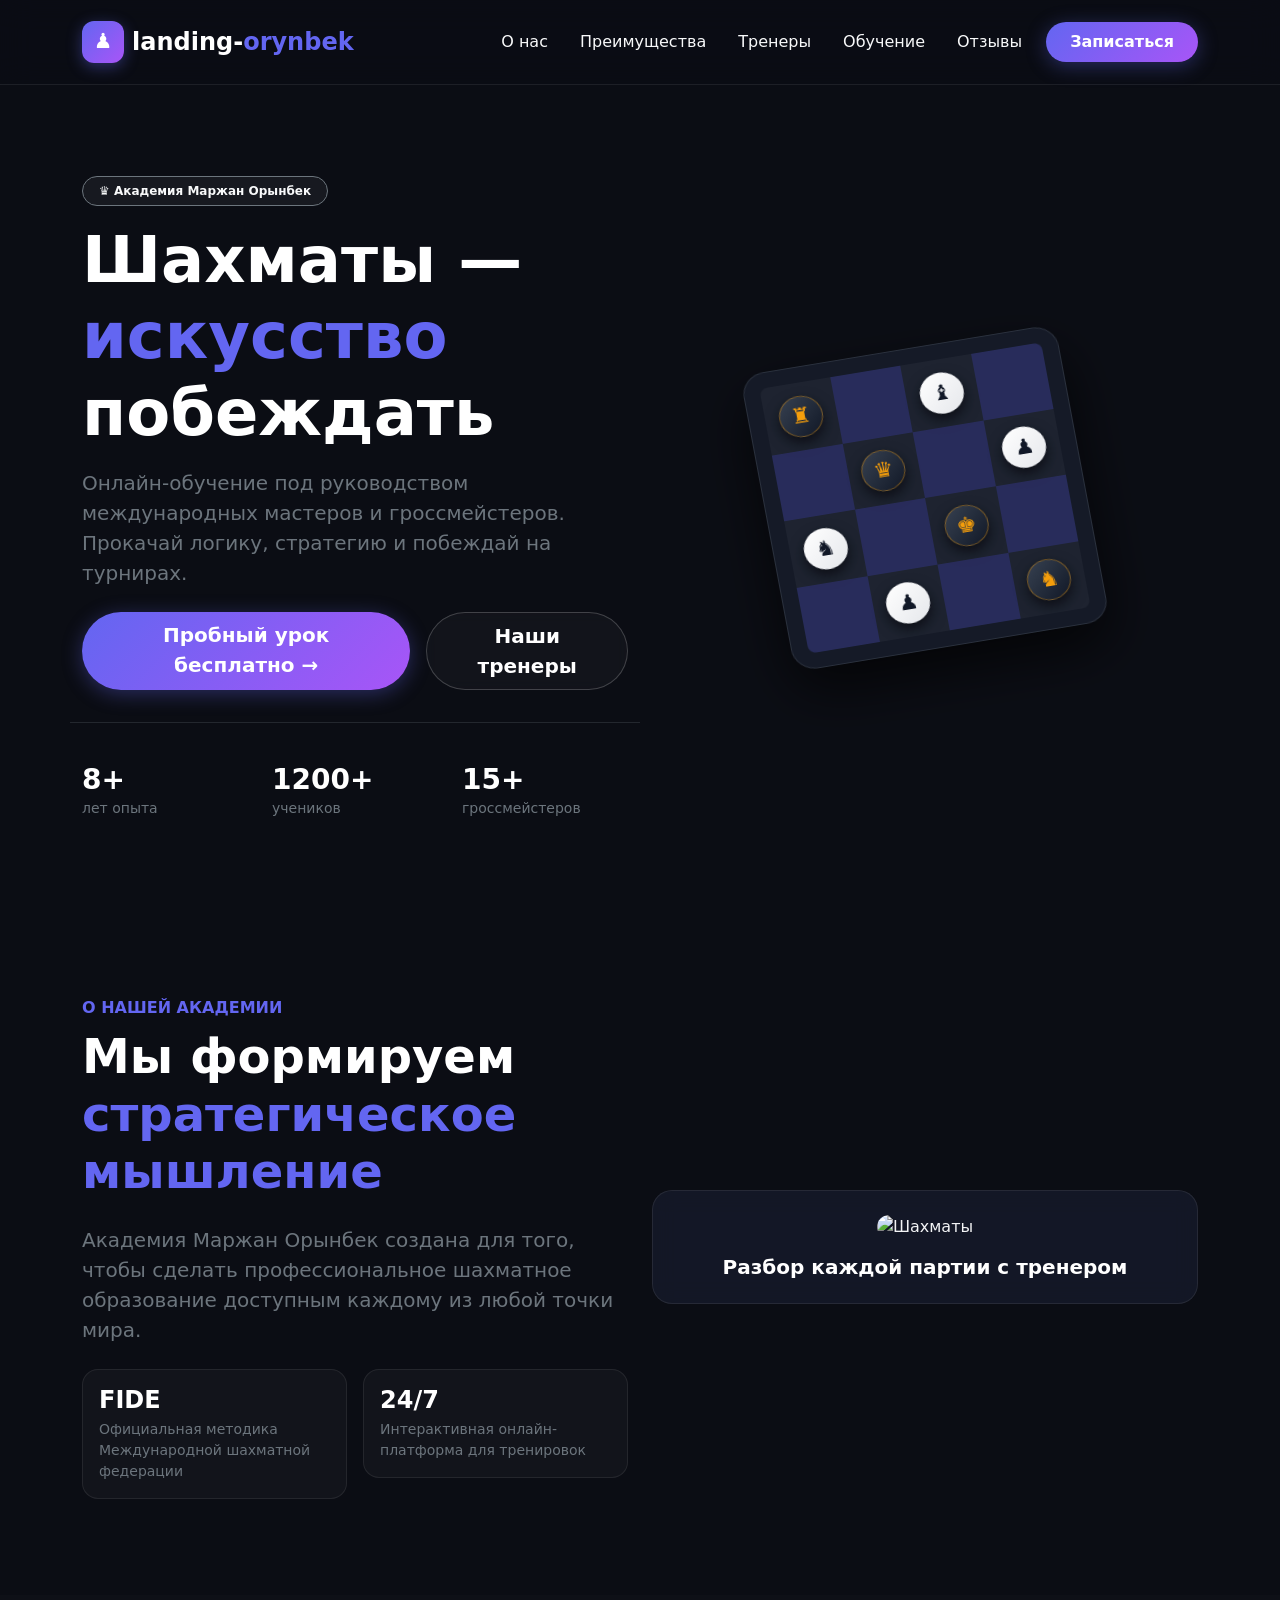
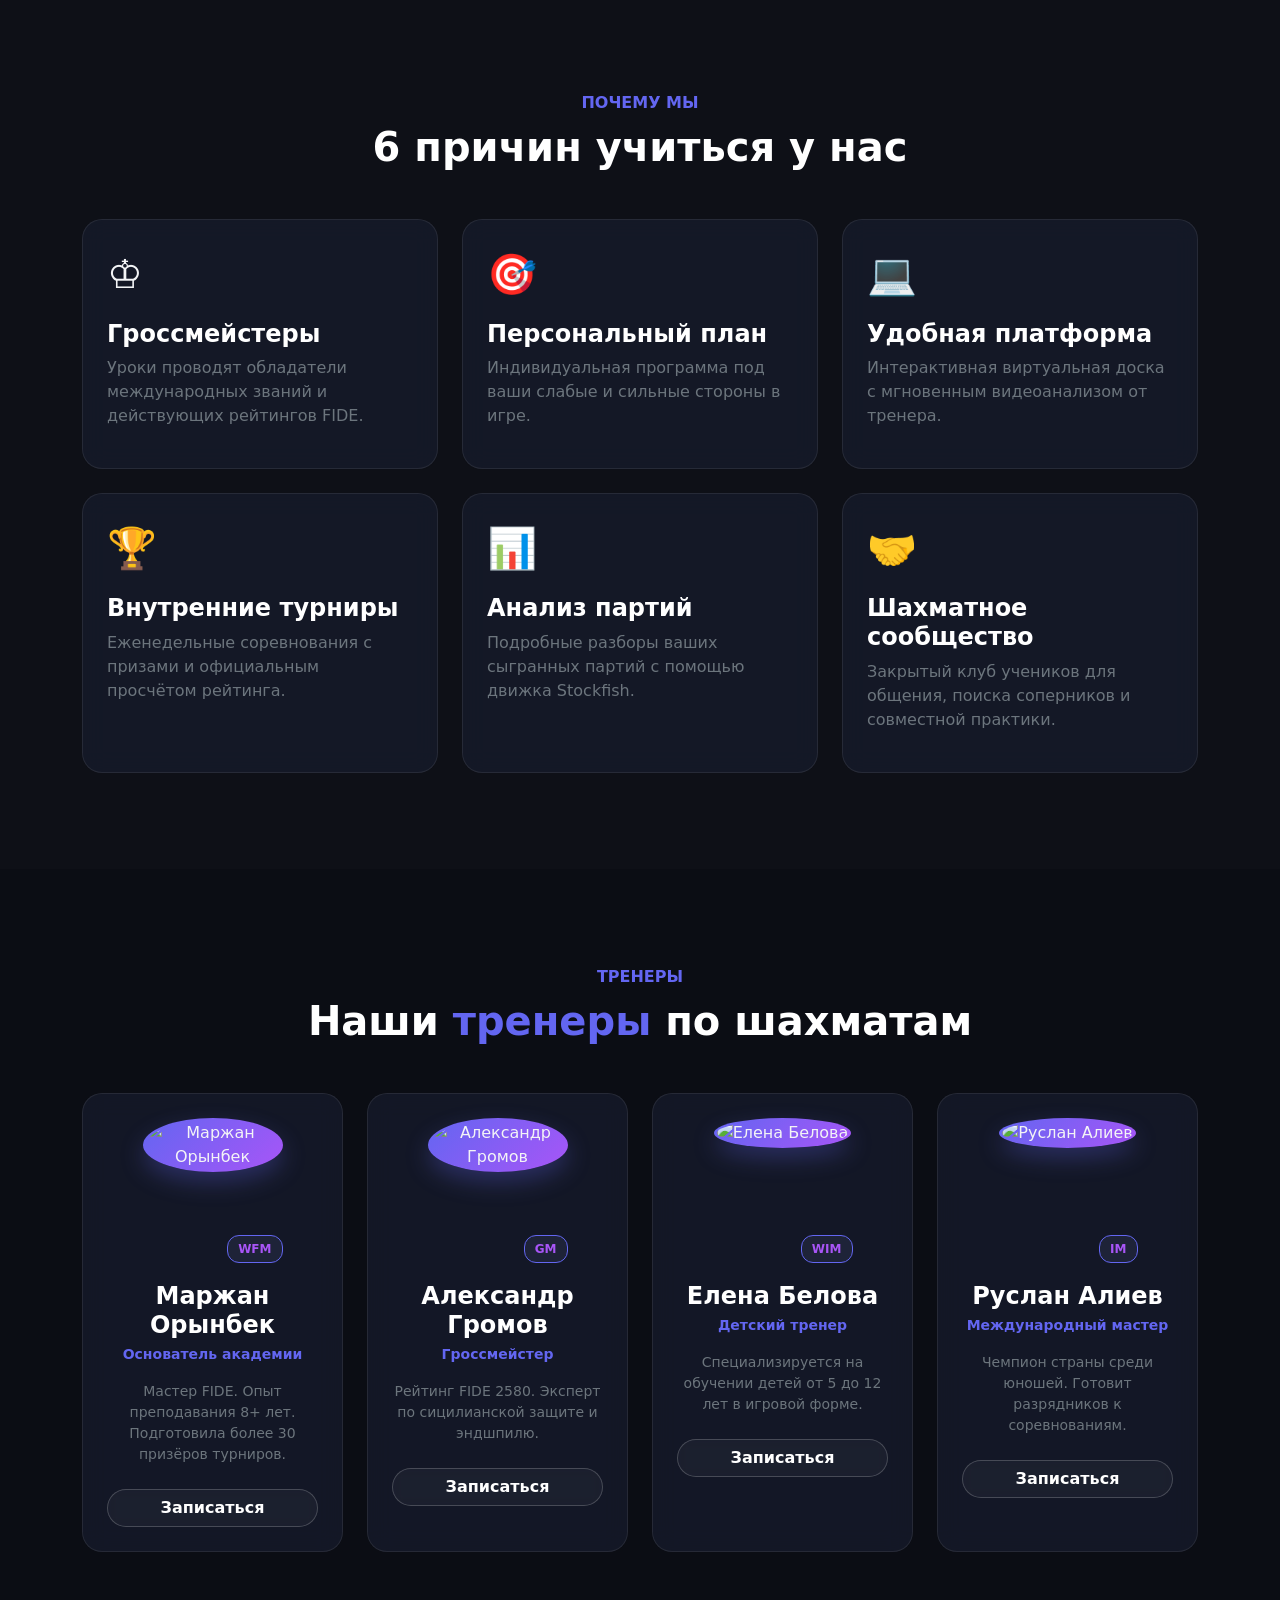
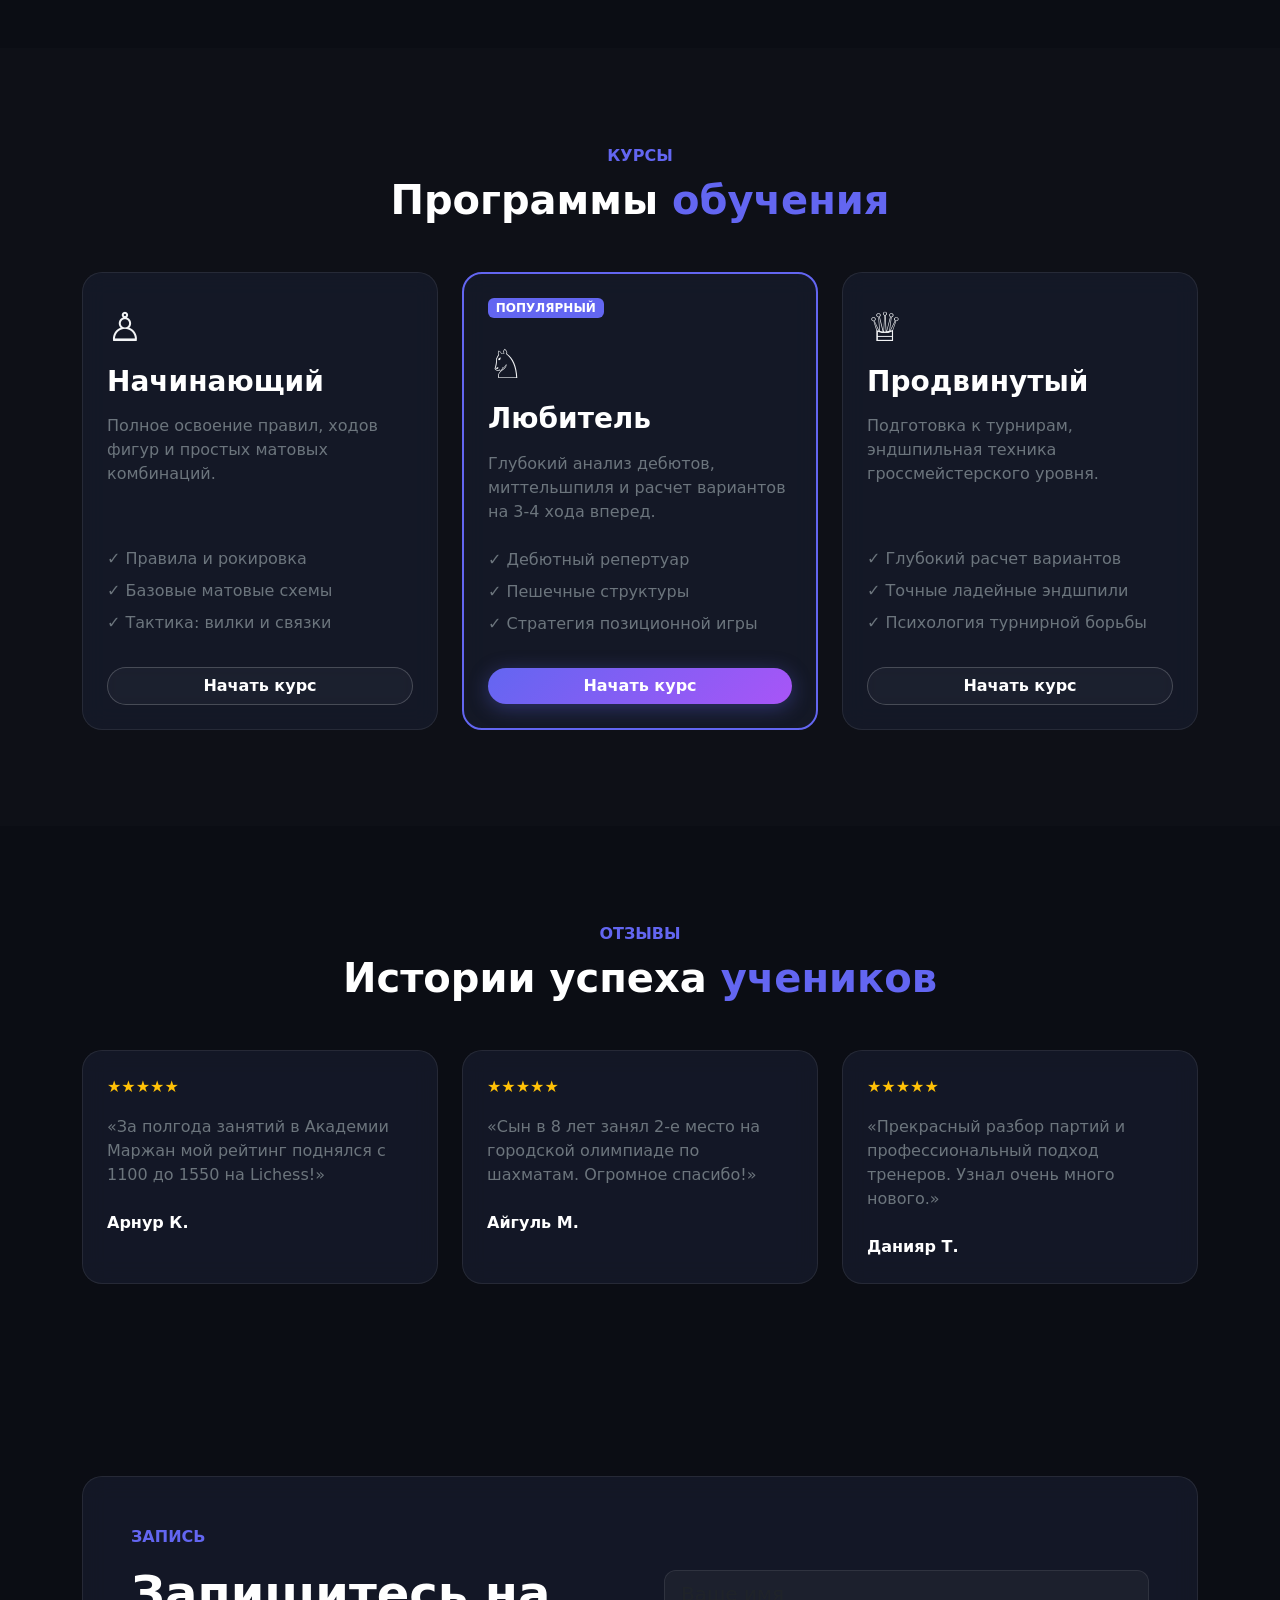
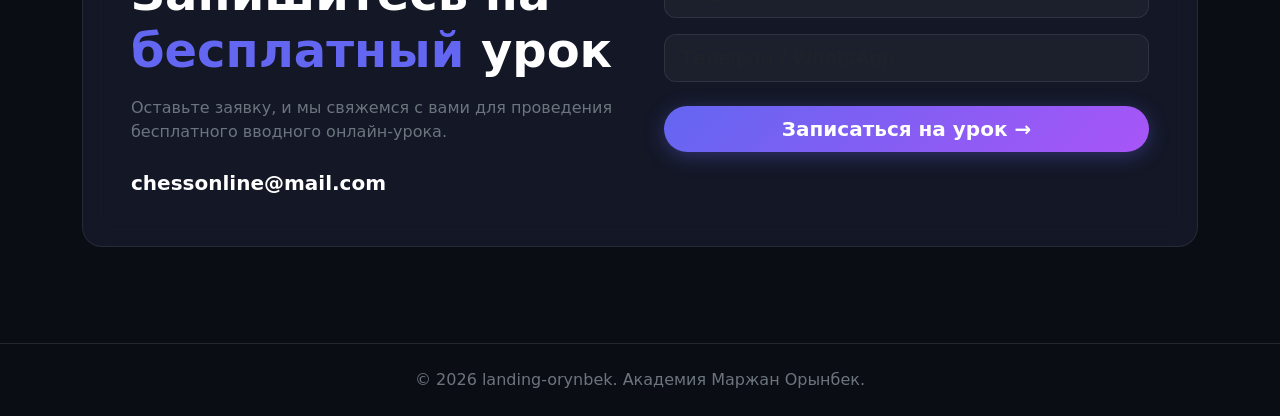
==== commit 6d6a9af3: "Update index.html" ====
--- a/index.html
+++ b/index.html
@@ -3,7 +3,7 @@
 <head>
   <meta charset="UTF-8">
   <meta name="viewport" content="width=device-width, initial-scale=1.0">
-  <title>ChessOnline — Международная Шахматная Академия</title>
+  <title>landing-orynbek — Шахматная Академия Маржан Орынбек</title>
   
   <!-- Bootstrap 5 CSS via CDN -->
   <link href="https://cdn.jsdelivr.net/npm/bootstrap@5.3.3/dist/css/bootstrap.min.css" rel="stylesheet">
@@ -183,7 +183,6 @@
       border: 1px solid rgba(245, 158, 11, 0.4);
     }
 
-    /* Input Controls */
     .form-control {
       background-color: rgba(255, 255, 255, 0.04);
       border-color: rgba(255, 255, 255, 0.12);
@@ -201,12 +200,12 @@
 </head>
 <body>
 
-  <!-- 1. NAVBAR -->
+  <!-- NAVBAR -->
   <nav class="navbar navbar-expand-lg navbar-dark fixed-top py-3">
     <div class="container">
       <a class="navbar-brand d-flex align-items-center gap-2 fw-bold fs-4" href="#">
         <span class="logo-icon">♟</span>
-        <span>Chess<span style="color: #6366f1;">Online</span></span>
+        <span class="text-white">landing-<span style="color: #6366f1;">orynbek</span></span>
       </a>
       <button class="navbar-toggler" type="button" data-bs-toggle="collapse" data-bs-target="#navbarNav">
         <span class="navbar-toggler-icon"></span>
@@ -226,13 +225,13 @@
     </div>
   </nav>
 
-  <!-- 2. HERO SECTION -->
+  <!-- 1. HERO SECTION -->
   <section class="min-vh-100 d-flex align-items-center pt-5">
     <div class="container pt-5">
       <div class="row align-items-center gy-5">
         <div class="col-12 col-lg-6 text-center text-lg-start">
           <div class="badge border border-secondary text-light px-3 py-2 rounded-pill mb-3" style="background: rgba(255,255,255,0.05);">
-            <span>♛</span> Международная Академия Шахмат
+            <span>♛</span> Академия Маржан Орынбек
           </div>
           <h1 class="display-3 fw-bold mb-3 text-white">Шахматы — <span style="color: #6366f1;">искусство</span> побеждать</h1>
           <p class="lead text-secondary mb-4">Онлайн-обучение под руководством международных мастеров и гроссмейстеров. Прокачай логику, стратегию и побеждай на турнирах.</p>
@@ -257,7 +256,7 @@
         </div>
 
         <div class="col-12 col-lg-6 d-flex justify-content-center">
-          <div class="board-container p-3 rounded-4 border border-secondary border-opacity-25">
+          <div class="board-container p-3 border border-secondary border-opacity-25">
             <div class="chess-grid rounded-3 overflow-hidden">
               <div class="cell light"><div class="puck puck-black">♜</div></div>
               <div class="cell dark"></div>
@@ -285,14 +284,14 @@
     </div>
   </section>
 
-  <!-- 3. ABOUT SECTION -->
+  <!-- 2. ABOUT SECTION -->
   <section id="about" class="py-5">
     <div class="container py-5">
       <div class="row align-items-center gy-5">
         <div class="col-12 col-lg-6">
           <span style="color: #6366f1;" class="text-uppercase fw-bold">О нашей академии</span>
-          <h2 class="display-5 fw-bold text-white mt-2 mb-4">Мы не просто учим играть, мы формируем <span style="color: #6366f1;">мышление</span></h2>
-          <p class="text-secondary lead mb-4">ChessOnline была основана в 2018 году с целью сделать профессиональное шахматное образование доступным каждому из любой точки мира.</p>
+          <h2 class="display-5 fw-bold text-white mt-2 mb-4">Мы формируем <span style="color: #6366f1;">стратегическое мышление</span></h2>
+          <p class="text-secondary lead mb-4">Академия Маржан Орынбек создана для того, чтобы сделать профессиональное шахматное образование доступным каждому из любой точки мира.</p>
           <div class="row g-3">
             <div class="col-6">
               <div class="p-3 rounded-4" style="background: rgba(255,255,255,0.03); border: 1px solid rgba(255,255,255,0.08);">
@@ -303,7 +302,7 @@
             <div class="col-6">
               <div class="p-3 rounded-4" style="background: rgba(255,255,255,0.03); border: 1px solid rgba(255,255,255,0.08);">
                 <h4 class="fw-bold text-white mb-1">24/7</h4>
-                <p class="text-secondary small mb-0">Интерактивная онлайн-платформа для тренировок и турниров</p>
+                <p class="text-secondary small mb-0">Интерактивная онлайн-платформа для тренировок</p>
               </div>
             </div>
           </div>
@@ -311,19 +310,19 @@
         <div class="col-12 col-lg-6">
           <div class="card-custom p-4 text-center">
             <img src="https://images.unsplash.com/photo-1529699211952-734e80c4d42b?w=800&auto=format&fit=crop&q=80" alt="Шахматы" class="img-fluid rounded-4 mb-3">
-            <h5 class="fw-bold text-white mb-0">Интерактивный разбор каждой партии</h5>
-          </div>
-        </div>
-      </div>
-    </div>
-  </section>
-
-  <!-- 4. FEATURES SECTION -->
+            <h5 class="fw-bold text-white mb-0">Разбор каждой партии с тренером</h5>
+          </div>
+        </div>
+      </div>
+    </div>
+  </section>
+
+  <!-- 3. FEATURES SECTION -->
   <section id="features" class="py-5" style="background: rgba(255,255,255,0.01);">
     <div class="container py-5">
       <div class="text-center mb-5">
         <span style="color: #6366f1;" class="text-uppercase fw-bold">Почему мы</span>
-        <h2 class="display-6 fw-bold text-white mt-2">6 причин учиться в <span style="color: #6366f1;">ChessOnline</span></h2>
+        <h2 class="display-6 fw-bold text-white mt-2">6 причин учиться у нас</h2>
       </div>
 
       <div class="row g-4">
@@ -359,27 +358,26 @@
           <div class="card-custom p-4 h-100">
             <div class="fs-1 mb-3">📊</div>
             <h4 class="fw-bold text-white mb-2">Анализ партий</h4>
-            <p class="text-secondary">Подробные разборы ваших сыгранных партий с помощью движка Stockfish 16.</p>
+            <p class="text-secondary">Подробные разборы ваших сыгранных партий с помощью движка Stockfish.</p>
           </div>
         </div>
         <div class="col-12 col-md-6 col-lg-4">
           <div class="card-custom p-4 h-100">
             <div class="fs-1 mb-3">🤝</div>
             <h4 class="fw-bold text-white mb-2">Шахматное сообщество</h4>
-            <p class="text-secondary">Закрытый клуб учеников для общения, поиска соперников и совместного анализа.</p>
-          </div>
-        </div>
-      </div>
-    </div>
-  </section>
-
-  <!-- 5. TRAINERS SECTION (4 РАЗНЫХ ТРЕНЕРА С УНИКАЛЬНЫМИ ФОТО) -->
+            <p class="text-secondary">Закрытый клуб учеников для общения, поиска соперников и совместной практики.</p>
+          </div>
+        </div>
+      </div>
+    </div>
+  </section>
+
+  <!-- 4. TRAINERS SECTION -->
   <section id="trainers" class="py-5">
     <div class="container py-5">
       <div class="text-center mb-5">
         <span style="color: #6366f1;" class="text-uppercase fw-bold">Тренеры</span>
-        <h2 class="display-6 fw-bold text-white mt-2">Учитесь у <span style="color: #6366f1;">лучших мастеров</span></h2>
-        <p class="text-secondary">Наши наставники — действующие чемпионы и опытные педагоги</p>
+        <h2 class="display-6 fw-bold text-white mt-2">Наши <span style="color: #6366f1;">тренеры</span> по шахматам</h2>
       </div>
 
       <div class="row g-4">
@@ -391,8 +389,8 @@
               <span class="trainer-badge">WFM</span>
             </div>
             <h4 class="fw-bold text-white mb-1">Маржан Орынбек</h4>
-            <p style="color: #6366f1;" class="small fw-semibold mb-3">Главный тренер / Основатель</p>
-            <p class="text-secondary small mb-4">Мастер FIDE. Опыт преподавания 8+ лет. Автор методик для детей и взрослых.</p>
+            <p style="color: #6366f1;" class="small fw-semibold mb-3">Основатель академии</p>
+            <p class="text-secondary small mb-4">Мастер FIDE. Опыт преподавания 8+ лет. Подготовила более 30 призёров турниров.</p>
             <a href="#contacts" class="btn btn-outline-custom w-100 rounded-pill mt-auto">Записаться</a>
           </div>
         </div>
@@ -405,8 +403,8 @@
               <span class="trainer-badge">GM</span>
             </div>
             <h4 class="fw-bold text-white mb-1">Александр Громов</h4>
-            <p style="color: #6366f1;" class="small fw-semibold mb-3">Международный гроссмейстер</p>
-            <p class="text-secondary small mb-4">Рейтинг FIDE 2580. Эксперт по сицилианской защите и эндшпильной технике.</p>
+            <p style="color: #6366f1;" class="small fw-semibold mb-3">Гроссмейстер</p>
+            <p class="text-secondary small mb-4">Рейтинг FIDE 2580. Эксперт по сицилианской защите и эндшпилю.</p>
             <a href="#contacts" class="btn btn-outline-custom w-100 rounded-pill mt-auto">Записаться</a>
           </div>
         </div>
@@ -419,8 +417,8 @@
               <span class="trainer-badge">WIM</span>
             </div>
             <h4 class="fw-bold text-white mb-1">Елена Белова</h4>
-            <p style="color: #6366f1;" class="small fw-semibold mb-3">Детский психолог-тренер</p>
-            <p class="text-secondary small mb-4">Специализируется на детском обучении от 5 до 12 лет. Превращает уроки в игру.</p>
+            <p style="color: #6366f1;" class="small fw-semibold mb-3">Детский тренер</p>
+            <p class="text-secondary small mb-4">Специализируется на обучении детей от 5 до 12 лет в игровой форме.</p>
             <a href="#contacts" class="btn btn-outline-custom w-100 rounded-pill mt-auto">Записаться</a>
           </div>
         </div>
@@ -434,7 +432,7 @@
             </div>
             <h4 class="fw-bold text-white mb-1">Руслан Алиев</h4>
             <p style="color: #6366f1;" class="small fw-semibold mb-3">Международный мастер</p>
-            <p class="text-secondary small mb-4">Чемпион страны среди юношей. Готовит разрядников к профессиональным турнирам.</p>
+            <p class="text-secondary small mb-4">Чемпион страны среди юношей. Готовит разрядников к соревнованиям.</p>
             <a href="#contacts" class="btn btn-outline-custom w-100 rounded-pill mt-auto">Записаться</a>
           </div>
         </div>
@@ -442,7 +440,7 @@
     </div>
   </section>
 
-  <!-- 6. LEVELS SECTION -->
+  <!-- 5. LEVELS SECTION -->
   <section id="levels" class="py-5" style="background: rgba(255,255,255,0.01);">
     <div class="container py-5">
       <div class="text-center mb-5">
@@ -469,7 +467,7 @@
           <div class="card-custom p-4 h-100 d-flex flex-column" style="border: 2px solid #6366f1;">
             <span class="badge mb-3" style="background: #6366f1; width: fit-content;">ПОПУЛЯРНЫЙ</span>
             <div class="fs-1 mb-2">♘</div>
-            <h3 class="fw-bold text-white mb-3">Любитель (1000-1500)</h3>
+            <h3 class="fw-bold text-white mb-3">Любитель</h3>
             <p class="text-secondary mb-4">Глубокий анализ дебютов, миттельшпиля и расчет вариантов на 3-4 хода вперед.</p>
             <ul class="list-unstyled text-secondary mb-4 mt-auto">
               <li class="mb-2">✓ Дебютный репертуар</li>
@@ -483,7 +481,7 @@
         <div class="col-12 col-md-6 col-lg-4">
           <div class="card-custom p-4 h-100 d-flex flex-column">
             <div class="fs-1 mb-2">♕</div>
-            <h3 class="fw-bold text-white mb-3">Продвинутый (1500+)</h3>
+            <h3 class="fw-bold text-white mb-3">Продвинутый</h3>
             <p class="text-secondary mb-4">Подготовка к турнирам, эндшпильная техника гроссмейстерского уровня.</p>
             <ul class="list-unstyled text-secondary mb-4 mt-auto">
               <li class="mb-2">✓ Глубокий расчет вариантов</li>
@@ -497,50 +495,41 @@
     </div>
   </section>
 
-  <!-- 7. REVIEWS SECTION -->
+  <!-- 6. REVIEWS SECTION -->
   <section id="reviews" class="py-5">
     <div class="container py-5">
       <div class="text-center mb-5">
         <span style="color: #6366f1;" class="text-uppercase fw-bold">Отзывы</span>
-        <h2 class="display-6 fw-bold text-white mt-2">Истории успеха <span style="color: #6366f1;">наших учеников</span></h2>
+        <h2 class="display-6 fw-bold text-white mt-2">Истории успеха <span style="color: #6366f1;">учеников</span></h2>
       </div>
 
       <div class="row g-4">
         <div class="col-12 col-md-4">
           <div class="card-custom p-4 h-100">
             <div class="text-warning mb-3">★★★★★</div>
-            <p class="text-secondary mb-4">«Маржан помогла мне понять шахматы как красивую стратегию. За полгода рейтинг поднялся с 1100 до 1550 на Lichess!»</p>
-            <div class="d-flex align-items-center gap-3">
-              <div class="fw-bold text-white">Арнур К.</div>
-              <small class="text-secondary">• Студент</small>
-            </div>
+            <p class="text-secondary mb-4">«За полгода занятий в Академии Маржан мой рейтинг поднялся с 1100 до 1550 на Lichess!»</p>
+            <div class="fw-bold text-white">Арнур К.</div>
           </div>
         </div>
         <div class="col-12 col-md-4">
           <div class="card-custom p-4 h-100">
             <div class="text-warning mb-3">★★★★★</div>
-            <p class="text-secondary mb-4">«Занимаемся с Русланом Алиевым. Сыну 8 лет, уже занял 2-е место на районном турнире! Очень благодарим академию.»</p>
-            <div class="d-flex align-items-center gap-3">
-              <div class="fw-bold text-white">Айгуль М.</div>
-              <small class="text-secondary">• Мама ученика</small>
-            </div>
+            <p class="text-secondary mb-4">«Сын в 8 лет занял 2-е место на городской олимпиаде по шахматам. Огромное спасибо!»</p>
+            <div class="fw-bold text-white">Айгуль М.</div>
           </div>
         </div>
         <div class="col-12 col-md-4">
           <div class="card-custom p-4 h-100">
             <div class="text-warning mb-3">★★★★★</div>
-            <p class="text-secondary mb-4">«Отличные разборы партий с Александром Громовым. Узнал тонкости, о которых не пишут в стандартных книгах.»</p>
-            <div class="d-flex align-items-center gap-3">
-              <div class="fw-bold text-white">Данияр Т.</div>
-              <small class="text-secondary">• Взрослый любитель</small>
-            </div>
-          </div>
-        </div>
-      </div>
-    </div>
-  </section>
-
-  <!-- 8. CONTACTS SECTION -->
+            <p class="text-secondary mb-4">«Прекрасный разбор партий и профессиональный подход тренеров. Узнал очень много нового.»</p>
+            <div class="fw-bold text-white">Данияр Т.</div>
+          </div>
+        </div>
+      </div>
+    </div>
+  </section>
+
+  <!-- 7. CONTACTS SECTION -->
   <section id="contacts" class="py-5">
     <div class="container py-5">
       <div class="card-custom p-4 p-lg-5">
@@ -548,34 +537,18 @@
           <div class="col-12 col-lg-6">
             <span style="color: #6366f1;" class="text-uppercase fw-bold">Запись</span>
             <h2 class="display-5 fw-bold my-3 text-white">Запишитесь на <span style="color: #6366f1;">бесплатный</span> урок</h2>
-            <p class="text-secondary mb-4">Оставьте заявку, и наш менеджер свяжется с вами в течение 15 минут для проведения пробного онлайн-урока.</p>
-            <div class="d-flex align-items-center gap-3 mb-3">
-              <div class="logo-icon">✉</div>
-              <div>
-                <small class="text-secondary d-block">СВЯЗЬ С НАМИ</small>
-                <strong class="text-white fs-5">chessonline@mail.com</strong>
-              </div>
-            </div>
+            <p class="text-secondary mb-4">Оставьте заявку, и мы свяжемся с вами для проведения бесплатного вводного онлайн-урока.</p>
+            <strong class="text-white fs-5">chessonline@mail.com</strong>
           </div>
           <div class="col-12 col-lg-6">
             <form>
               <div class="mb-3">
-                <label class="form-label text-secondary">Ваше имя</label>
-                <input type="text" class="form-control form-control-lg" placeholder="Маржан" required>
+                <input type="text" class="form-control form-control-lg" placeholder="Ваше имя" required>
               </div>
               <div class="mb-3">
-                <label class="form-label text-secondary">Телефон / WhatsApp</label>
-                <input type="tel" class="form-control form-control-lg" placeholder="+7 (700) 000-00-00" required>
+                <input type="tel" class="form-control form-control-lg" placeholder="Телефон / WhatsApp" required>
               </div>
-              <div class="mb-3">
-                <label class="form-label text-secondary">Ваш текущий уровень</label>
-                <select class="form-control form-control-lg text-white" style="background-color: #1e2338;">
-                  <option>Начинающий (с нуля)</option>
-                  <option>Любитель (знаю правила)</option>
-                  <option>Продвинутый (есть разряд)</option>
-                </select>
-              </div>
-              <button type="submit" class="btn btn-gradient btn-lg w-100 rounded-pill mt-2">Получить бесплатный урок →</button>
+              <button type="submit" class="btn btn-gradient btn-lg w-100 rounded-pill mt-2">Записаться на урок →</button>
             </form>
           </div>
         </div>
@@ -586,7 +559,7 @@
   <!-- FOOTER -->
   <footer class="py-4 border-top border-secondary border-opacity-25 text-center">
     <div class="container">
-      <p class="text-secondary mb-0">© 2026 ChessOnline. Международная шахматная академия Маржан Орынбек.</p>
+      <p class="text-secondary mb-0">© 2026 landing-orynbek. Академия Маржан Орынбек.</p>
     </div>
   </footer>
 
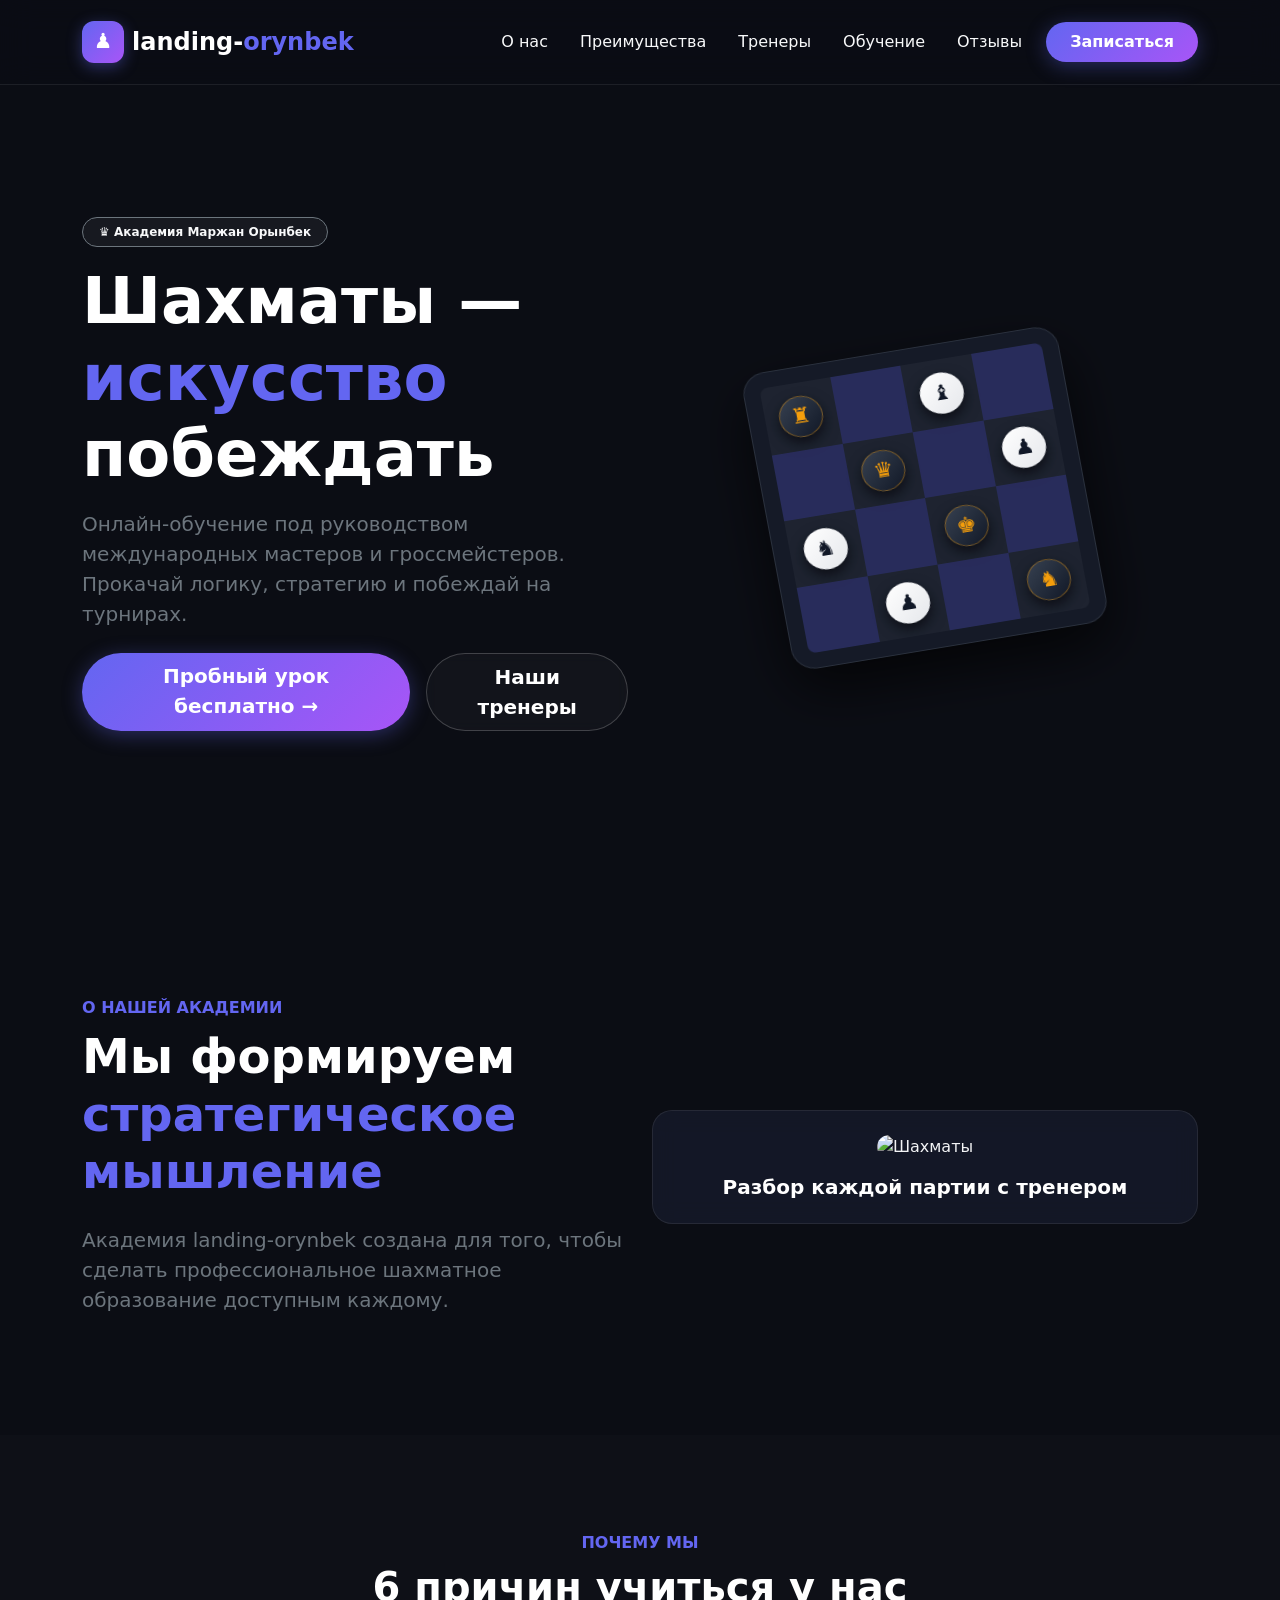
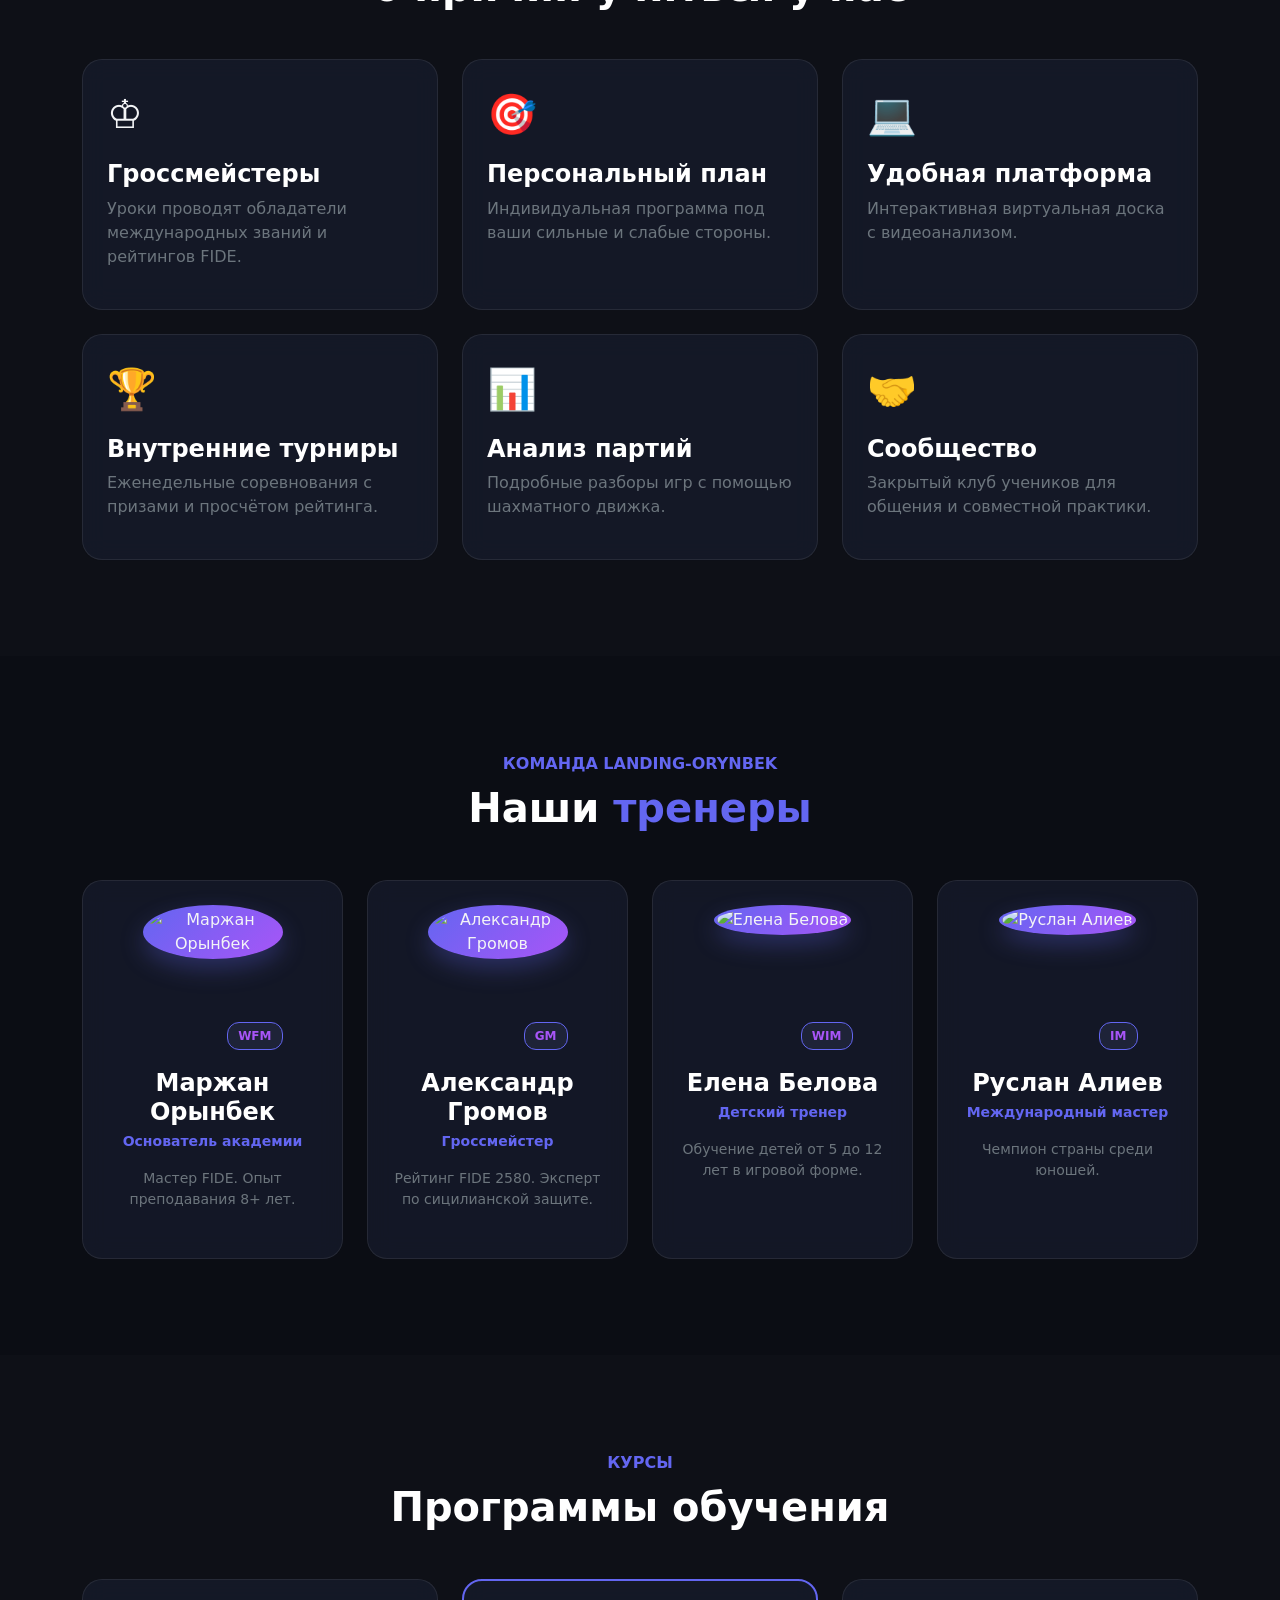
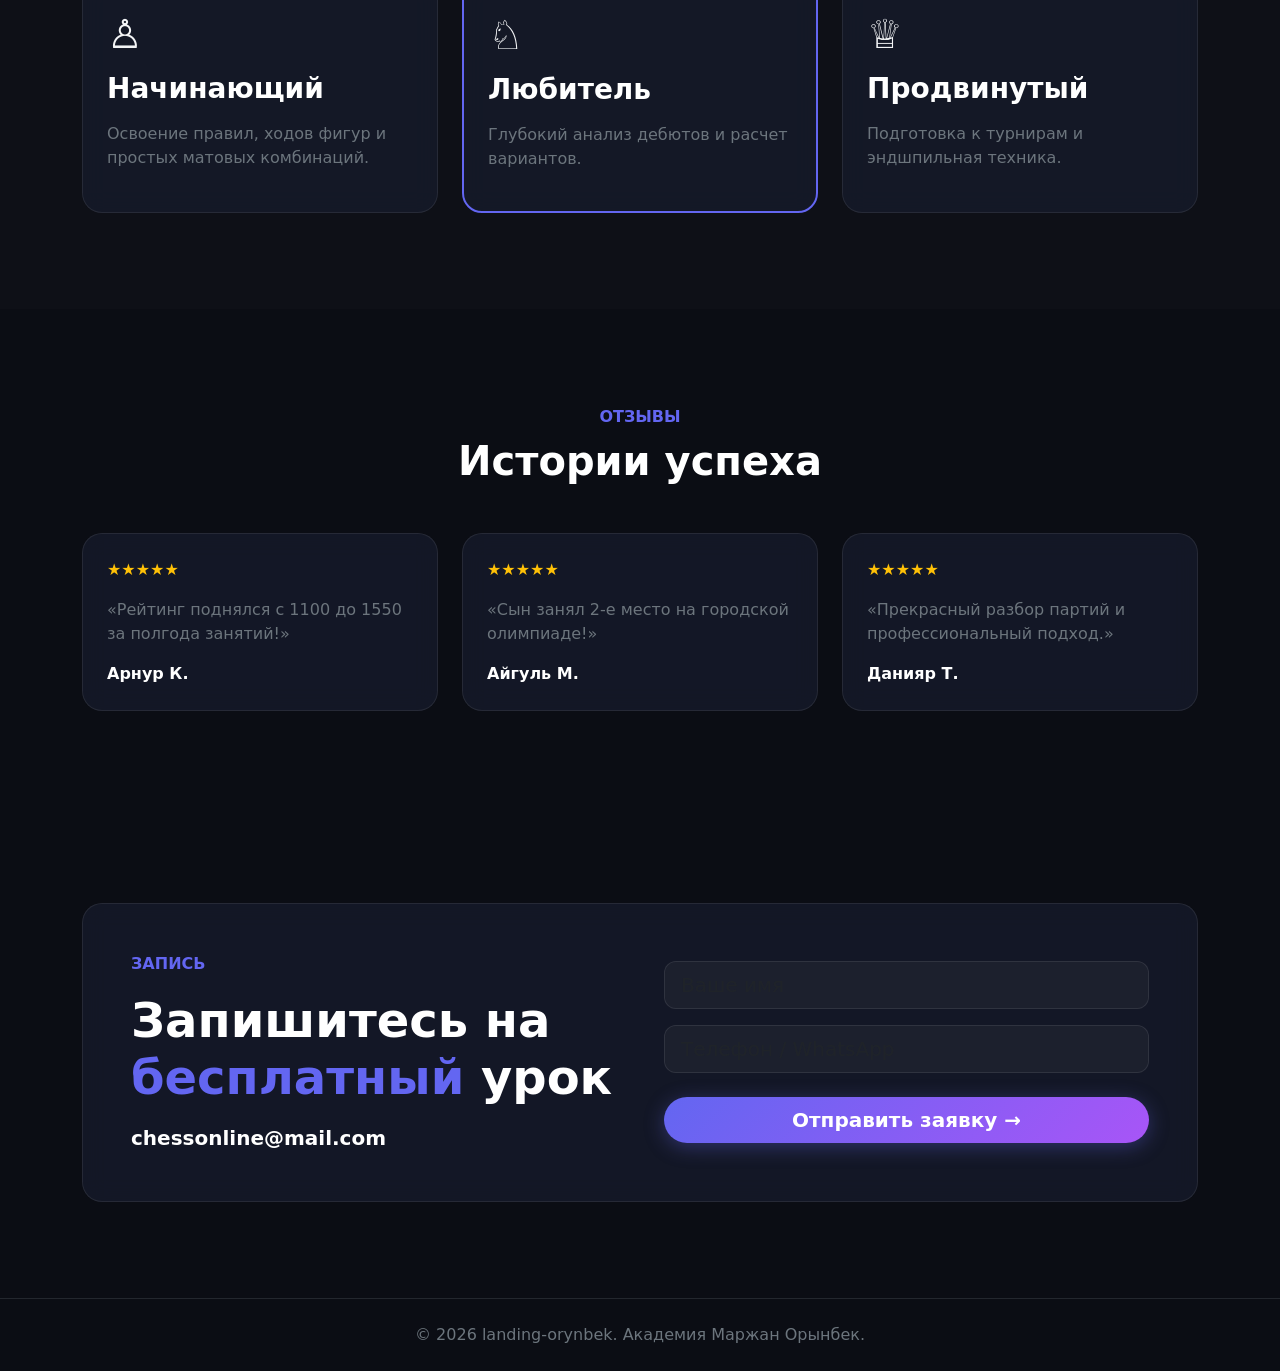
==== commit f4afbbf4: "Update index.html" ====
--- a/index.html
+++ b/index.html
@@ -3,7 +3,7 @@
 <head>
   <meta charset="UTF-8">
   <meta name="viewport" content="width=device-width, initial-scale=1.0">
-  <title>landing-orynbek — Шахматная Академия Маржан Орынбек</title>
+  <title>landing-orynbek — Шахматная Академия</title>
   
   <!-- Bootstrap 5 CSS via CDN -->
   <link href="https://cdn.jsdelivr.net/npm/bootstrap@5.3.3/dist/css/bootstrap.min.css" rel="stylesheet">
@@ -33,7 +33,6 @@
       overflow-x: hidden;
     }
 
-    /* Glassmorphism Navbar */
     .navbar {
       background: rgba(11, 13, 20, 0.9);
       backdrop-filter: blur(16px);
@@ -52,7 +51,6 @@
       box-shadow: 0 4px 15px rgba(99, 102, 241, 0.4);
     }
 
-    /* Buttons */
     .btn-gradient {
       background: var(--accent-gradient);
       color: #ffffff;
@@ -66,7 +64,6 @@
       background: linear-gradient(135deg, #4f46e5 0%, #9333ea 100%);
       color: #ffffff;
       transform: translateY(-3px);
-      box-shadow: 0 8px 30px rgba(99, 102, 241, 0.5);
     }
 
     .btn-outline-custom {
@@ -85,7 +82,6 @@
       transform: translateY(-3px);
     }
 
-    /* Cards */
     .card-custom {
       background: var(--card-bg);
       backdrop-filter: blur(12px);
@@ -100,7 +96,6 @@
       box-shadow: 0 20px 40px rgba(0, 0, 0, 0.6);
     }
 
-    /* Trainer Card Styling */
     .trainer-avatar-container {
       position: relative;
       width: 140px;
@@ -131,7 +126,6 @@
       font-weight: 700;
     }
 
-    /* 3D Chess Board */
     .board-container {
       width: 320px;
       height: 320px;
@@ -165,36 +159,16 @@
       place-items: center;
       font-size: 1.4rem;
       box-shadow: 0 6px 14px rgba(0,0,0,0.6);
-      transition: transform 0.3s ease;
-    }
-
-    .puck:hover {
-      transform: translateY(-6px) scale(1.08);
-    }
-
-    .puck-white {
-      background: linear-gradient(135deg, #ffffff, #e5e7eb);
-      color: #111827;
-    }
-
-    .puck-black {
-      background: linear-gradient(135deg, #374151, #111827);
-      color: #f59e0b;
-      border: 1px solid rgba(245, 158, 11, 0.4);
-    }
+    }
+
+    .puck-white { background: linear-gradient(135deg, #ffffff, #e5e7eb); color: #111827; }
+    .puck-black { background: linear-gradient(135deg, #374151, #111827); color: #f59e0b; border: 1px solid rgba(245, 158, 11, 0.4); }
 
     .form-control {
       background-color: rgba(255, 255, 255, 0.04);
       border-color: rgba(255, 255, 255, 0.12);
       color: #fff;
       border-radius: 12px;
-    }
-
-    .form-control:focus {
-      background-color: rgba(255, 255, 255, 0.08);
-      border-color: #6366f1;
-      color: #fff;
-      box-shadow: 0 0 20px rgba(99, 102, 241, 0.35);
     }
   </style>
 </head>
@@ -239,22 +213,7 @@
             <a href="#contacts" class="btn btn-gradient btn-lg px-4 rounded-pill">Пробный урок бесплатно →</a>
             <a href="#trainers" class="btn btn-outline-custom btn-lg px-4 rounded-pill">Наши тренеры</a>
           </div>
-          <div class="row text-center text-lg-start border-top border-secondary border-opacity-25 pt-4 gy-3">
-            <div class="col-4">
-              <h3 class="fw-bold mb-0 text-white">8+</h3>
-              <small class="text-secondary">лет опыта</small>
-            </div>
-            <div class="col-4">
-              <h3 class="fw-bold mb-0 text-white">1200+</h3>
-              <small class="text-secondary">учеников</small>
-            </div>
-            <div class="col-4">
-              <h3 class="fw-bold mb-0 text-white">15+</h3>
-              <small class="text-secondary">гроссмейстеров</small>
-            </div>
-          </div>
-        </div>
-
+        </div>
         <div class="col-12 col-lg-6 d-flex justify-content-center">
           <div class="board-container p-3 border border-secondary border-opacity-25">
             <div class="chess-grid rounded-3 overflow-hidden">
@@ -262,17 +221,14 @@
               <div class="cell dark"></div>
               <div class="cell light"><div class="puck puck-white">♝</div></div>
               <div class="cell dark"></div>
-              
               <div class="cell dark"></div>
               <div class="cell light"><div class="puck puck-black">♛</div></div>
               <div class="cell dark"></div>
               <div class="cell light"><div class="puck puck-white">♟</div></div>
-              
               <div class="cell light"><div class="puck puck-white">♞</div></div>
               <div class="cell dark"></div>
               <div class="cell light"><div class="puck puck-black">♚</div></div>
               <div class="cell dark"></div>
-              
               <div class="cell dark"></div>
               <div class="cell light"><div class="puck puck-white">♟</div></div>
               <div class="cell dark"></div>
@@ -291,21 +247,7 @@
         <div class="col-12 col-lg-6">
           <span style="color: #6366f1;" class="text-uppercase fw-bold">О нашей академии</span>
           <h2 class="display-5 fw-bold text-white mt-2 mb-4">Мы формируем <span style="color: #6366f1;">стратегическое мышление</span></h2>
-          <p class="text-secondary lead mb-4">Академия Маржан Орынбек создана для того, чтобы сделать профессиональное шахматное образование доступным каждому из любой точки мира.</p>
-          <div class="row g-3">
-            <div class="col-6">
-              <div class="p-3 rounded-4" style="background: rgba(255,255,255,0.03); border: 1px solid rgba(255,255,255,0.08);">
-                <h4 class="fw-bold text-white mb-1">FIDE</h4>
-                <p class="text-secondary small mb-0">Официальная методика Международной шахматной федерации</p>
-              </div>
-            </div>
-            <div class="col-6">
-              <div class="p-3 rounded-4" style="background: rgba(255,255,255,0.03); border: 1px solid rgba(255,255,255,0.08);">
-                <h4 class="fw-bold text-white mb-1">24/7</h4>
-                <p class="text-secondary small mb-0">Интерактивная онлайн-платформа для тренировок</p>
-              </div>
-            </div>
-          </div>
+          <p class="text-secondary lead mb-4">Академия landing-orynbek создана для того, чтобы сделать профессиональное шахматное образование доступным каждому.</p>
         </div>
         <div class="col-12 col-lg-6">
           <div class="card-custom p-4 text-center">
@@ -324,116 +266,55 @@
         <span style="color: #6366f1;" class="text-uppercase fw-bold">Почему мы</span>
         <h2 class="display-6 fw-bold text-white mt-2">6 причин учиться у нас</h2>
       </div>
-
       <div class="row g-4">
-        <div class="col-12 col-md-6 col-lg-4">
-          <div class="card-custom p-4 h-100">
-            <div class="fs-1 mb-3">♔</div>
-            <h4 class="fw-bold text-white mb-2">Гроссмейстеры</h4>
-            <p class="text-secondary">Уроки проводят обладатели международных званий и действующих рейтингов FIDE.</p>
-          </div>
-        </div>
-        <div class="col-12 col-md-6 col-lg-4">
-          <div class="card-custom p-4 h-100">
-            <div class="fs-1 mb-3">🎯</div>
-            <h4 class="fw-bold text-white mb-2">Персональный план</h4>
-            <p class="text-secondary">Индивидуальная программа под ваши слабые и сильные стороны в игре.</p>
-          </div>
-        </div>
-        <div class="col-12 col-md-6 col-lg-4">
-          <div class="card-custom p-4 h-100">
-            <div class="fs-1 mb-3">💻</div>
-            <h4 class="fw-bold text-white mb-2">Удобная платформа</h4>
-            <p class="text-secondary">Интерактивная виртуальная доска с мгновенным видеоанализом от тренера.</p>
-          </div>
-        </div>
-        <div class="col-12 col-md-6 col-lg-4">
-          <div class="card-custom p-4 h-100">
-            <div class="fs-1 mb-3">🏆</div>
-            <h4 class="fw-bold text-white mb-2">Внутренние турниры</h4>
-            <p class="text-secondary">Еженедельные соревнования с призами и официальным просчётом рейтинга.</p>
-          </div>
-        </div>
-        <div class="col-12 col-md-6 col-lg-4">
-          <div class="card-custom p-4 h-100">
-            <div class="fs-1 mb-3">📊</div>
-            <h4 class="fw-bold text-white mb-2">Анализ партий</h4>
-            <p class="text-secondary">Подробные разборы ваших сыгранных партий с помощью движка Stockfish.</p>
-          </div>
-        </div>
-        <div class="col-12 col-md-6 col-lg-4">
-          <div class="card-custom p-4 h-100">
-            <div class="fs-1 mb-3">🤝</div>
-            <h4 class="fw-bold text-white mb-2">Шахматное сообщество</h4>
-            <p class="text-secondary">Закрытый клуб учеников для общения, поиска соперников и совместной практики.</p>
-          </div>
-        </div>
-      </div>
-    </div>
-  </section>
-
-  <!-- 4. TRAINERS SECTION -->
+        <div class="col-12 col-md-6 col-lg-4"><div class="card-custom p-4 h-100"><div class="fs-1 mb-3">♔</div><h4 class="fw-bold text-white mb-2">Гроссмейстеры</h4><p class="text-secondary">Уроки проводят обладатели международных званий и рейтингов FIDE.</p></div></div>
+        <div class="col-12 col-md-6 col-lg-4"><div class="card-custom p-4 h-100"><div class="fs-1 mb-3">🎯</div><h4 class="fw-bold text-white mb-2">Персональный план</h4><p class="text-secondary">Индивидуальная программа под ваши сильные и слабые стороны.</p></div></div>
+        <div class="col-12 col-md-6 col-lg-4"><div class="card-custom p-4 h-100"><div class="fs-1 mb-3">💻</div><h4 class="fw-bold text-white mb-2">Удобная платформа</h4><p class="text-secondary">Интерактивная виртуальная доска с видеоанализом.</p></div></div>
+        <div class="col-12 col-md-6 col-lg-4"><div class="card-custom p-4 h-100"><div class="fs-1 mb-3">🏆</div><h4 class="fw-bold text-white mb-2">Внутренние турниры</h4><p class="text-secondary">Еженедельные соревнования с призами и просчётом рейтинга.</p></div></div>
+        <div class="col-12 col-md-6 col-lg-4"><div class="card-custom p-4 h-100"><div class="fs-1 mb-3">📊</div><h4 class="fw-bold text-white mb-2">Анализ партий</h4><p class="text-secondary">Подробные разборы игр с помощью шахматного движка.</p></div></div>
+        <div class="col-12 col-md-6 col-lg-4"><div class="card-custom p-4 h-100"><div class="fs-1 mb-3">🤝</div><h4 class="fw-bold text-white mb-2">Сообщество</h4><p class="text-secondary">Закрытый клуб учеников для общения и совместной практики.</p></div></div>
+      </div>
+    </div>
+  </section>
+
+  <!-- 4. TRAINERS SECTION (4 ТРЕНЕРА С ФОТО И НАЗВАНИЕМ) -->
   <section id="trainers" class="py-5">
     <div class="container py-5">
       <div class="text-center mb-5">
-        <span style="color: #6366f1;" class="text-uppercase fw-bold">Тренеры</span>
-        <h2 class="display-6 fw-bold text-white mt-2">Наши <span style="color: #6366f1;">тренеры</span> по шахматам</h2>
-      </div>
-
+        <span style="color: #6366f1;" class="text-uppercase fw-bold">Команда landing-orynbek</span>
+        <h2 class="display-6 fw-bold text-white mt-2">Наши <span style="color: #6366f1;">тренеры</span></h2>
+      </div>
       <div class="row g-4">
-        <!-- Тренер 1 -->
         <div class="col-12 col-md-6 col-lg-3">
           <div class="card-custom p-4 text-center h-100">
-            <div class="trainer-avatar-container">
-              <img src="https://images.unsplash.com/photo-1534528741775-53994a69daeb?w=400&auto=format&fit=crop&q=80" alt="Маржан Орынбек" class="trainer-avatar">
-              <span class="trainer-badge">WFM</span>
-            </div>
+            <div class="trainer-avatar-container"><img src="https://images.unsplash.com/photo-1534528741775-53994a69daeb?w=400&auto=format&fit=crop&q=80" alt="Маржан Орынбек" class="trainer-avatar"><span class="trainer-badge">WFM</span></div>
             <h4 class="fw-bold text-white mb-1">Маржан Орынбек</h4>
             <p style="color: #6366f1;" class="small fw-semibold mb-3">Основатель академии</p>
-            <p class="text-secondary small mb-4">Мастер FIDE. Опыт преподавания 8+ лет. Подготовила более 30 призёров турниров.</p>
-            <a href="#contacts" class="btn btn-outline-custom w-100 rounded-pill mt-auto">Записаться</a>
-          </div>
-        </div>
-
-        <!-- Тренер 2 -->
+            <p class="text-secondary small mb-4">Мастер FIDE. Опыт преподавания 8+ лет.</p>
+          </div>
+        </div>
         <div class="col-12 col-md-6 col-lg-3">
           <div class="card-custom p-4 text-center h-100">
-            <div class="trainer-avatar-container">
-              <img src="https://images.unsplash.com/photo-1507003211169-0a1dd7228f2d?w=400&auto=format&fit=crop&q=80" alt="Александр Громов" class="trainer-avatar">
-              <span class="trainer-badge">GM</span>
-            </div>
+            <div class="trainer-avatar-container"><img src="https://images.unsplash.com/photo-1507003211169-0a1dd7228f2d?w=400&auto=format&fit=crop&q=80" alt="Александр Громов" class="trainer-avatar"><span class="trainer-badge">GM</span></div>
             <h4 class="fw-bold text-white mb-1">Александр Громов</h4>
             <p style="color: #6366f1;" class="small fw-semibold mb-3">Гроссмейстер</p>
-            <p class="text-secondary small mb-4">Рейтинг FIDE 2580. Эксперт по сицилианской защите и эндшпилю.</p>
-            <a href="#contacts" class="btn btn-outline-custom w-100 rounded-pill mt-auto">Записаться</a>
-          </div>
-        </div>
-
-        <!-- Тренер 3 -->
+            <p class="text-secondary small mb-4">Рейтинг FIDE 2580. Эксперт по сицилианской защите.</p>
+          </div>
+        </div>
         <div class="col-12 col-md-6 col-lg-3">
           <div class="card-custom p-4 text-center h-100">
-            <div class="trainer-avatar-container">
-              <img src="https://images.unsplash.com/photo-1573496359142-b8d87734a5a2?w=400&auto=format&fit=crop&q=80" alt="Елена Белова" class="trainer-avatar">
-              <span class="trainer-badge">WIM</span>
-            </div>
+            <div class="trainer-avatar-container"><img src="https://images.unsplash.com/photo-1573496359142-b8d87734a5a2?w=400&auto=format&fit=crop&q=80" alt="Елена Белова" class="trainer-avatar"><span class="trainer-badge">WIM</span></div>
             <h4 class="fw-bold text-white mb-1">Елена Белова</h4>
             <p style="color: #6366f1;" class="small fw-semibold mb-3">Детский тренер</p>
-            <p class="text-secondary small mb-4">Специализируется на обучении детей от 5 до 12 лет в игровой форме.</p>
-            <a href="#contacts" class="btn btn-outline-custom w-100 rounded-pill mt-auto">Записаться</a>
-          </div>
-        </div>
-
-        <!-- Тренер 4 -->
+            <p class="text-secondary small mb-4">Обучение детей от 5 до 12 лет в игровой форме.</p>
+          </div>
+        </div>
         <div class="col-12 col-md-6 col-lg-3">
           <div class="card-custom p-4 text-center h-100">
-            <div class="trainer-avatar-container">
-              <img src="https://images.unsplash.com/photo-1500648767791-00dcc994a43e?w=400&auto=format&fit=crop&q=80" alt="Руслан Алиев" class="trainer-avatar">
-              <span class="trainer-badge">IM</span>
-            </div>
+            <div class="trainer-avatar-container"><img src="https://images.unsplash.com/photo-1500648767791-00dcc994a43e?w=400&auto=format&fit=crop&q=80" alt="Руслан Алиев" class="trainer-avatar"><span class="trainer-badge">IM</span></div>
             <h4 class="fw-bold text-white mb-1">Руслан Алиев</h4>
             <p style="color: #6366f1;" class="small fw-semibold mb-3">Международный мастер</p>
-            <p class="text-secondary small mb-4">Чемпион страны среди юношей. Готовит разрядников к соревнованиям.</p>
-            <a href="#contacts" class="btn btn-outline-custom w-100 rounded-pill mt-auto">Записаться</a>
+            <p class="text-secondary small mb-4">Чемпион страны среди юношей.</p>
           </div>
         </div>
       </div>
@@ -443,54 +324,11 @@
   <!-- 5. LEVELS SECTION -->
   <section id="levels" class="py-5" style="background: rgba(255,255,255,0.01);">
     <div class="container py-5">
-      <div class="text-center mb-5">
-        <span style="color: #6366f1;" class="text-uppercase fw-bold">Курсы</span>
-        <h2 class="display-6 fw-bold text-white mt-2">Программы <span style="color: #6366f1;">обучения</span></h2>
-      </div>
-
+      <div class="text-center mb-5"><span style="color: #6366f1;" class="text-uppercase fw-bold">Курсы</span><h2 class="display-6 fw-bold text-white mt-2">Программы обучения</h2></div>
       <div class="row g-4">
-        <div class="col-12 col-md-6 col-lg-4">
-          <div class="card-custom p-4 h-100 d-flex flex-column">
-            <div class="fs-1 mb-2">♙</div>
-            <h3 class="fw-bold text-white mb-3">Начинающий</h3>
-            <p class="text-secondary mb-4">Полное освоение правил, ходов фигур и простых матовых комбинаций.</p>
-            <ul class="list-unstyled text-secondary mb-4 mt-auto">
-              <li class="mb-2">✓ Правила и рокировка</li>
-              <li class="mb-2">✓ Базовые матовые схемы</li>
-              <li class="mb-2">✓ Тактика: вилки и связки</li>
-            </ul>
-            <a href="#contacts" class="btn btn-outline-custom w-100 rounded-pill">Начать курс</a>
-          </div>
-        </div>
-
-        <div class="col-12 col-md-6 col-lg-4">
-          <div class="card-custom p-4 h-100 d-flex flex-column" style="border: 2px solid #6366f1;">
-            <span class="badge mb-3" style="background: #6366f1; width: fit-content;">ПОПУЛЯРНЫЙ</span>
-            <div class="fs-1 mb-2">♘</div>
-            <h3 class="fw-bold text-white mb-3">Любитель</h3>
-            <p class="text-secondary mb-4">Глубокий анализ дебютов, миттельшпиля и расчет вариантов на 3-4 хода вперед.</p>
-            <ul class="list-unstyled text-secondary mb-4 mt-auto">
-              <li class="mb-2">✓ Дебютный репертуар</li>
-              <li class="mb-2">✓ Пешечные структуры</li>
-              <li class="mb-2">✓ Стратегия позиционной игры</li>
-            </ul>
-            <a href="#contacts" class="btn btn-gradient w-100 rounded-pill">Начать курс</a>
-          </div>
-        </div>
-
-        <div class="col-12 col-md-6 col-lg-4">
-          <div class="card-custom p-4 h-100 d-flex flex-column">
-            <div class="fs-1 mb-2">♕</div>
-            <h3 class="fw-bold text-white mb-3">Продвинутый</h3>
-            <p class="text-secondary mb-4">Подготовка к турнирам, эндшпильная техника гроссмейстерского уровня.</p>
-            <ul class="list-unstyled text-secondary mb-4 mt-auto">
-              <li class="mb-2">✓ Глубокий расчет вариантов</li>
-              <li class="mb-2">✓ Точные ладейные эндшпили</li>
-              <li class="mb-2">✓ Психология турнирной борьбы</li>
-            </ul>
-            <a href="#contacts" class="btn btn-outline-custom w-100 rounded-pill">Начать курс</a>
-          </div>
-        </div>
+        <div class="col-12 col-md-4"><div class="card-custom p-4 h-100"><div class="fs-1 mb-2">♙</div><h3 class="fw-bold text-white mb-3">Начинающий</h3><p class="text-secondary">Освоение правил, ходов фигур и простых матовых комбинаций.</p></div></div>
+        <div class="col-12 col-md-4"><div class="card-custom p-4 h-100" style="border: 2px solid #6366f1;"><div class="fs-1 mb-2">♘</div><h3 class="fw-bold text-white mb-3">Любитель</h3><p class="text-secondary">Глубокий анализ дебютов и расчет вариантов.</p></div></div>
+        <div class="col-12 col-md-4"><div class="card-custom p-4 h-100"><div class="fs-1 mb-2">♕</div><h3 class="fw-bold text-white mb-3">Продвинутый</h3><p class="text-secondary">Подготовка к турнирам и эндшпильная техника.</p></div></div>
       </div>
     </div>
   </section>
@@ -498,33 +336,11 @@
   <!-- 6. REVIEWS SECTION -->
   <section id="reviews" class="py-5">
     <div class="container py-5">
-      <div class="text-center mb-5">
-        <span style="color: #6366f1;" class="text-uppercase fw-bold">Отзывы</span>
-        <h2 class="display-6 fw-bold text-white mt-2">Истории успеха <span style="color: #6366f1;">учеников</span></h2>
-      </div>
-
+      <div class="text-center mb-5"><span style="color: #6366f1;" class="text-uppercase fw-bold">Отзывы</span><h2 class="display-6 fw-bold text-white mt-2">Истории успеха</h2></div>
       <div class="row g-4">
-        <div class="col-12 col-md-4">
-          <div class="card-custom p-4 h-100">
-            <div class="text-warning mb-3">★★★★★</div>
-            <p class="text-secondary mb-4">«За полгода занятий в Академии Маржан мой рейтинг поднялся с 1100 до 1550 на Lichess!»</p>
-            <div class="fw-bold text-white">Арнур К.</div>
-          </div>
-        </div>
-        <div class="col-12 col-md-4">
-          <div class="card-custom p-4 h-100">
-            <div class="text-warning mb-3">★★★★★</div>
-            <p class="text-secondary mb-4">«Сын в 8 лет занял 2-е место на городской олимпиаде по шахматам. Огромное спасибо!»</p>
-            <div class="fw-bold text-white">Айгуль М.</div>
-          </div>
-        </div>
-        <div class="col-12 col-md-4">
-          <div class="card-custom p-4 h-100">
-            <div class="text-warning mb-3">★★★★★</div>
-            <p class="text-secondary mb-4">«Прекрасный разбор партий и профессиональный подход тренеров. Узнал очень много нового.»</p>
-            <div class="fw-bold text-white">Данияр Т.</div>
-          </div>
-        </div>
+        <div class="col-12 col-md-4"><div class="card-custom p-4 h-100"><div class="text-warning mb-3">★★★★★</div><p class="text-secondary">«Рейтинг поднялся с 1100 до 1550 за полгода занятий!»</p><div class="fw-bold text-white">Арнур К.</div></div></div>
+        <div class="col-12 col-md-4"><div class="card-custom p-4 h-100"><div class="text-warning mb-3">★★★★★</div><p class="text-secondary">«Сын занял 2-е место на городской олимпиаде!»</p><div class="fw-bold text-white">Айгуль М.</div></div></div>
+        <div class="col-12 col-md-4"><div class="card-custom p-4 h-100"><div class="text-warning mb-3">★★★★★</div><p class="text-secondary">«Прекрасный разбор партий и профессиональный подход.»</p><div class="fw-bold text-white">Данияр Т.</div></div></div>
       </div>
     </div>
   </section>
@@ -534,21 +350,12 @@
     <div class="container py-5">
       <div class="card-custom p-4 p-lg-5">
         <div class="row g-5 align-items-center">
-          <div class="col-12 col-lg-6">
-            <span style="color: #6366f1;" class="text-uppercase fw-bold">Запись</span>
-            <h2 class="display-5 fw-bold my-3 text-white">Запишитесь на <span style="color: #6366f1;">бесплатный</span> урок</h2>
-            <p class="text-secondary mb-4">Оставьте заявку, и мы свяжемся с вами для проведения бесплатного вводного онлайн-урока.</p>
-            <strong class="text-white fs-5">chessonline@mail.com</strong>
-          </div>
+          <div class="col-12 col-lg-6"><span style="color: #6366f1;" class="text-uppercase fw-bold">Запись</span><h2 class="display-5 fw-bold my-3 text-white">Запишитесь на <span style="color: #6366f1;">бесплатный</span> урок</h2><strong class="text-white fs-5">chessonline@mail.com</strong></div>
           <div class="col-12 col-lg-6">
             <form>
-              <div class="mb-3">
-                <input type="text" class="form-control form-control-lg" placeholder="Ваше имя" required>
-              </div>
-              <div class="mb-3">
-                <input type="tel" class="form-control form-control-lg" placeholder="Телефон / WhatsApp" required>
-              </div>
-              <button type="submit" class="btn btn-gradient btn-lg w-100 rounded-pill mt-2">Записаться на урок →</button>
+              <div class="mb-3"><input type="text" class="form-control form-control-lg" placeholder="Ваше имя" required></div>
+              <div class="mb-3"><input type="tel" class="form-control form-control-lg" placeholder="Телефон / WhatsApp" required></div>
+              <button type="submit" class="btn btn-gradient btn-lg w-100 rounded-pill mt-2">Отправить заявку →</button>
             </form>
           </div>
         </div>
@@ -556,14 +363,10 @@
     </div>
   </section>
 
-  <!-- FOOTER -->
   <footer class="py-4 border-top border-secondary border-opacity-25 text-center">
-    <div class="container">
-      <p class="text-secondary mb-0">© 2026 landing-orynbek. Академия Маржан Орынбек.</p>
-    </div>
+    <div class="container"><p class="text-secondary mb-0">© 2026 landing-orynbek. Академия Маржан Орынбек.</p></div>
   </footer>
 
-  <!-- Bootstrap 5 JS Bundle via CDN -->
   <script src="https://cdn.jsdelivr.net/npm/bootstrap@5.3.3/dist/js/bootstrap.bundle.min.js"></script>
 </body>
 </html>
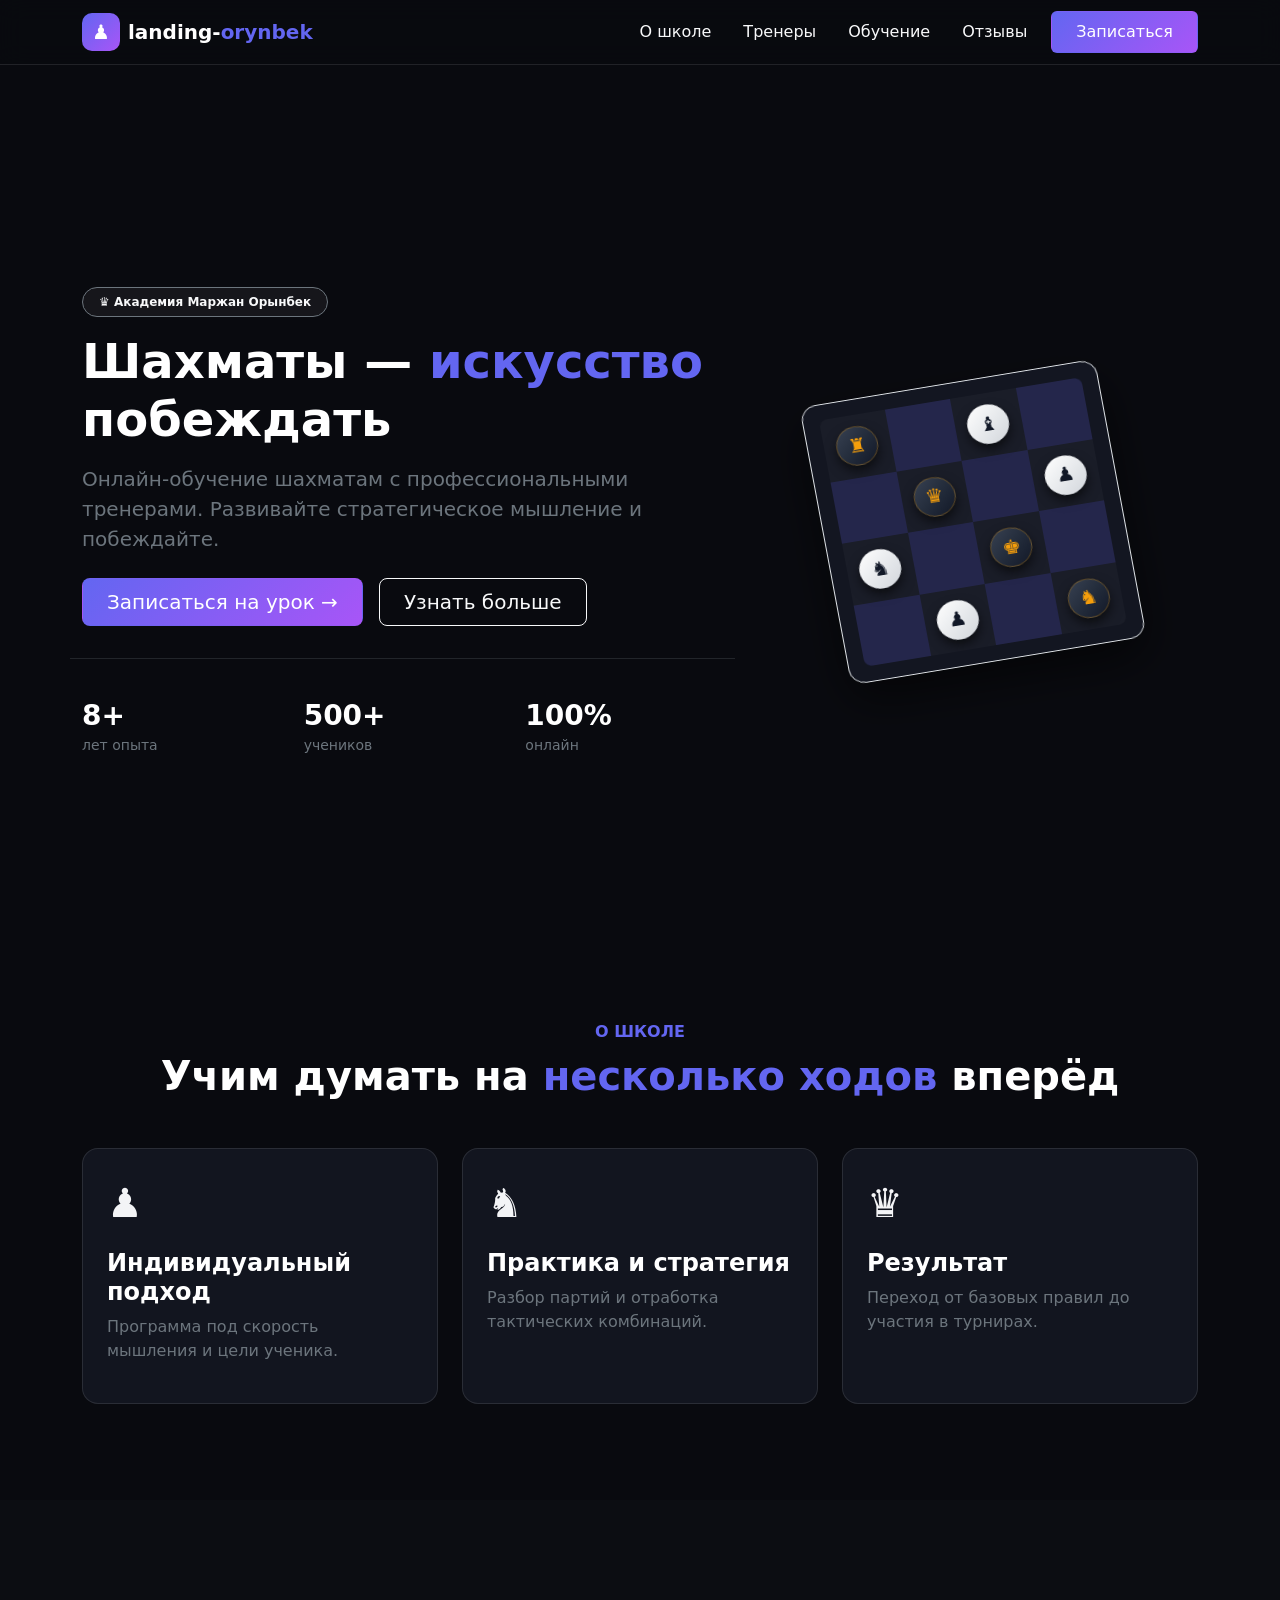
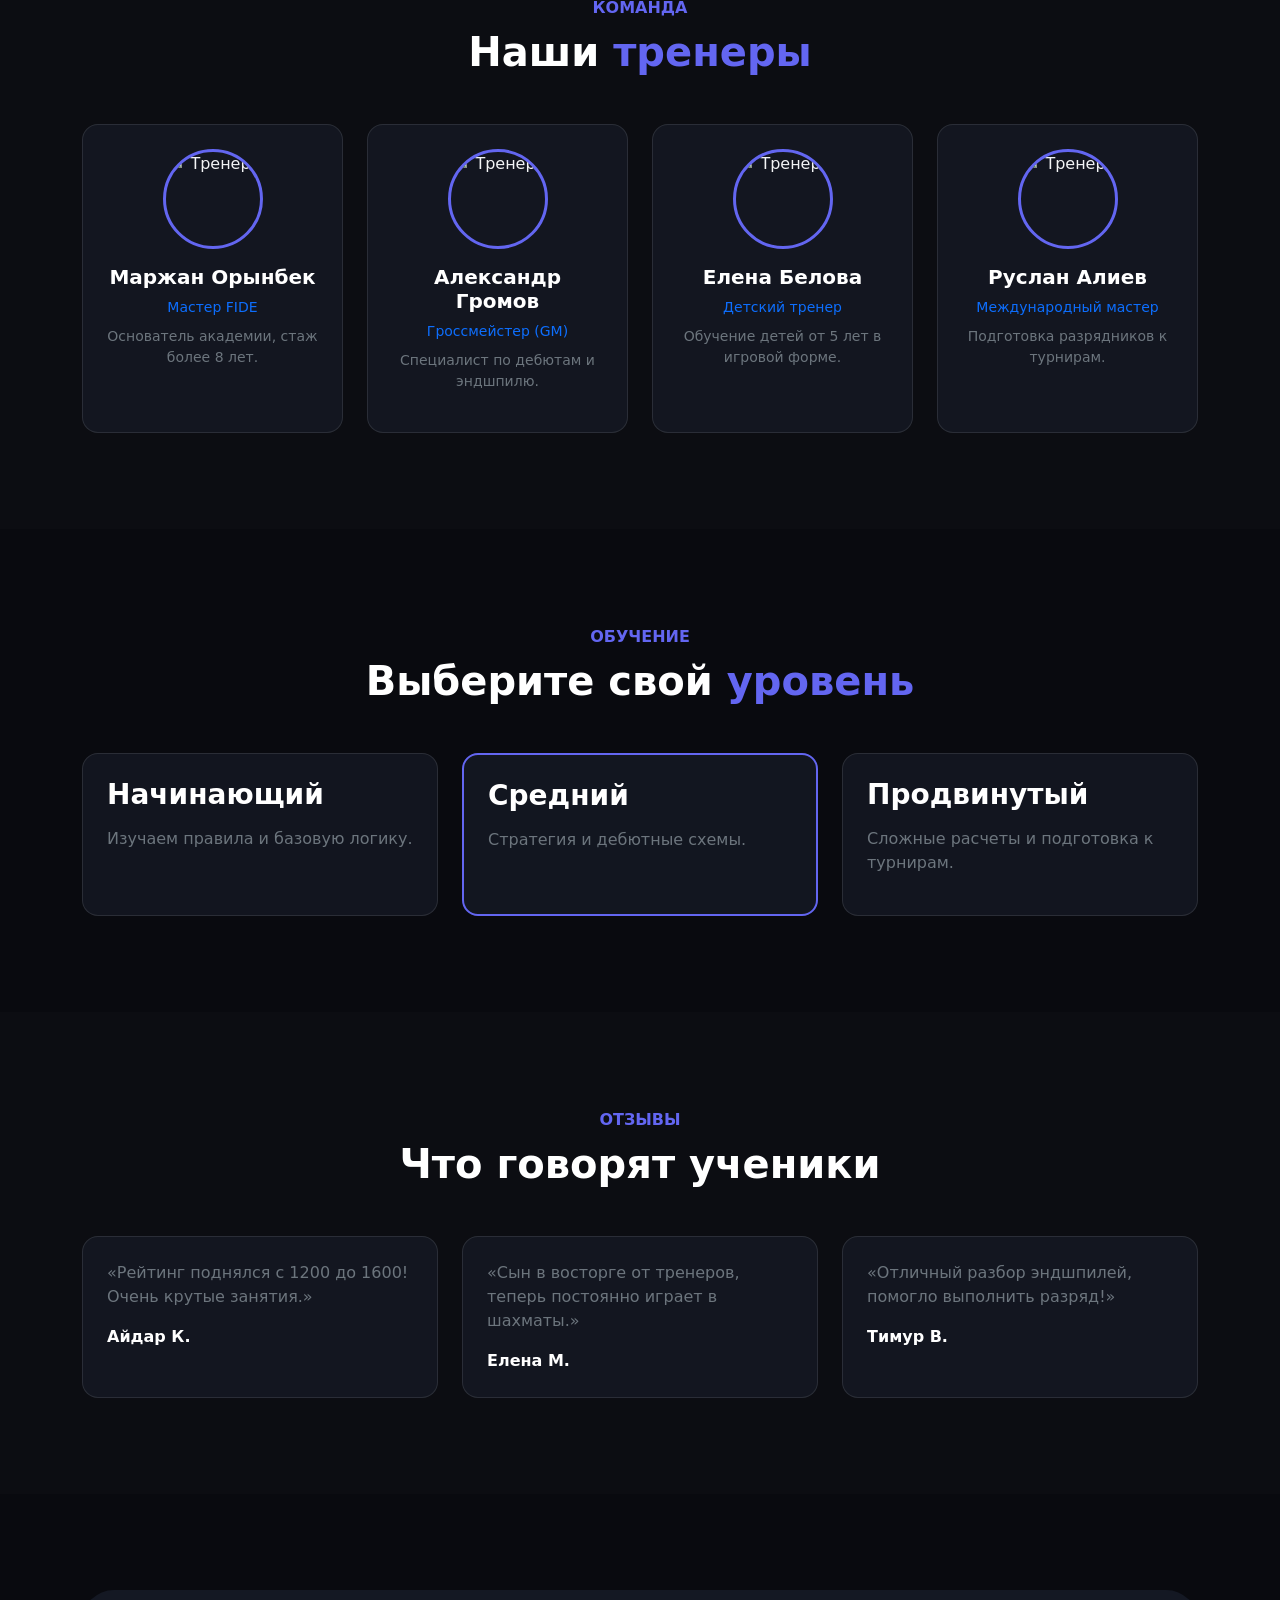
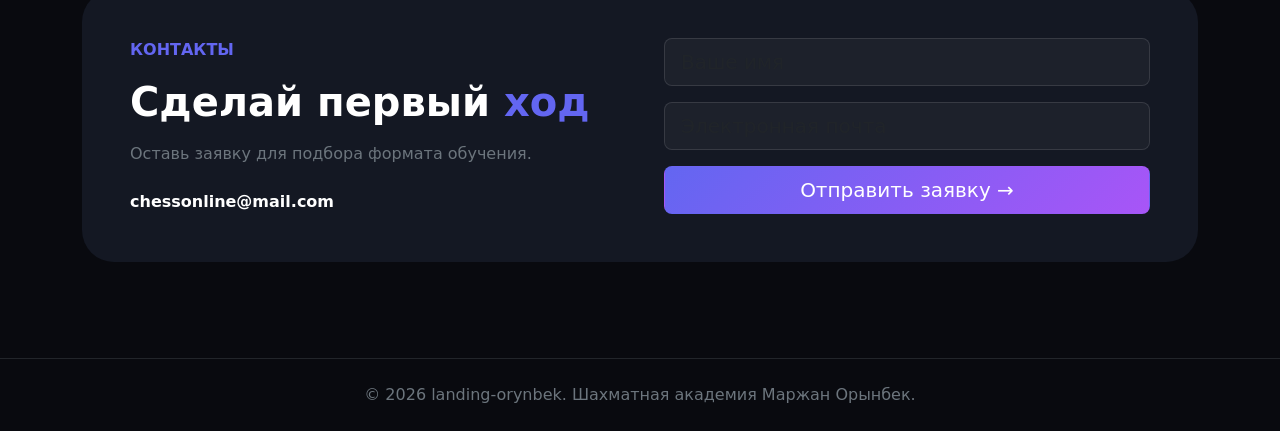
==== commit d00545e2: "Update index.html" ====
--- a/index.html
+++ b/index.html
@@ -5,217 +5,117 @@
   <meta name="viewport" content="width=device-width, initial-scale=1.0">
   <title>landing-orynbek — Шахматная Академия</title>
   
-  <!-- Bootstrap 5 CSS via CDN -->
   <link href="https://cdn.jsdelivr.net/npm/bootstrap@5.3.3/dist/css/bootstrap.min.css" rel="stylesheet">
-  
-  <!-- Google Fonts -->
   <link rel="preconnect" href="https://fonts.googleapis.com">
   <link rel="preconnect" href="https://fonts.gstatic.com" crossorigin>
   <link href="https://fonts.googleapis.com/css2?family=Plus+Jakarta+Sans:wght@400;500;600;700;800&display=swap" rel="stylesheet">
   
   <style>
     :root {
-      --bs-body-bg: #0b0d14;
+      --bs-body-bg: #090a0f;
       --bs-body-color: #f3f4f6;
       --bs-primary: #6366f1;
-      --accent-gradient: linear-gradient(135deg, #6366f1 0%, #a855f7 100%);
-      --card-bg: rgba(22, 27, 42, 0.85);
       font-family: 'Plus Jakarta Sans', sans-serif;
     }
-
-    html {
-      scroll-behavior: smooth;
-    }
-
-    body {
-      background-color: var(--bs-body-bg);
+    html { scroll-behavior: smooth; }
+    body { background-color: #090a0f; color: #f3f4f6; overflow-x: hidden; }
+
+    .navbar {
+      background: rgba(9, 10, 15, 0.9);
+      backdrop-filter: blur(12px);
+      border-bottom: 1px solid rgba(255, 255, 255, 0.1);
+    }
+    .logo-icon {
+      background: linear-gradient(135deg, #6366f1, #a855f7);
+      width: 38px; height: 38px; display: grid; place-items: center; border-radius: 10px; color: #fff;
+    }
+    .card {
+      background-color: rgba(22, 26, 38, 0.75);
+      border: 1px solid rgba(255, 255, 255, 0.1);
+      transition: transform 0.3s ease, border-color 0.3s ease;
       color: #f3f4f6;
-      overflow-x: hidden;
-    }
-
-    .navbar {
-      background: rgba(11, 13, 20, 0.9);
-      backdrop-filter: blur(16px);
-      border-bottom: 1px solid rgba(255, 255, 255, 0.08);
-    }
-
-    .logo-icon {
-      background: var(--accent-gradient);
-      width: 42px;
-      height: 42px;
-      display: grid;
-      place-items: center;
-      border-radius: 12px;
-      color: #fff;
-      font-size: 1.3rem;
-      box-shadow: 0 4px 15px rgba(99, 102, 241, 0.4);
-    }
-
-    .btn-gradient {
-      background: var(--accent-gradient);
-      color: #ffffff;
-      border: none;
-      font-weight: 600;
-      transition: all 0.3s ease;
-      box-shadow: 0 4px 20px rgba(99, 102, 241, 0.35);
-    }
-
-    .btn-gradient:hover {
-      background: linear-gradient(135deg, #4f46e5 0%, #9333ea 100%);
-      color: #ffffff;
-      transform: translateY(-3px);
-    }
-
-    .btn-outline-custom {
-      border: 1px solid rgba(255, 255, 255, 0.2);
-      color: #ffffff;
-      background: rgba(255, 255, 255, 0.03);
-      backdrop-filter: blur(5px);
-      font-weight: 600;
-      transition: all 0.3s ease;
-    }
-
-    .btn-outline-custom:hover {
-      border-color: #6366f1;
-      background: rgba(99, 102, 241, 0.15);
-      color: #ffffff;
-      transform: translateY(-3px);
-    }
-
-    .card-custom {
-      background: var(--card-bg);
-      backdrop-filter: blur(12px);
-      border: 1px solid rgba(255, 255, 255, 0.08);
-      border-radius: 20px;
-      transition: all 0.35s ease;
-    }
-
-    .card-custom:hover {
-      transform: translateY(-8px);
-      border-color: rgba(99, 102, 241, 0.5);
-      box-shadow: 0 20px 40px rgba(0, 0, 0, 0.6);
-    }
-
-    .trainer-avatar-container {
-      position: relative;
-      width: 140px;
-      height: 140px;
-      margin: 0 auto 1.5rem;
-    }
-
-    .trainer-avatar {
-      width: 100%;
-      height: 100%;
-      object-fit: cover;
-      border-radius: 50%;
-      border: 3px solid transparent;
-      background: linear-gradient(135deg, #6366f1, #a855f7) border-box;
-      box-shadow: 0 10px 25px rgba(99, 102, 241, 0.3);
-    }
-
-    .trainer-badge {
-      position: absolute;
-      bottom: -5px;
-      right: 0;
-      background: #1e2338;
-      border: 1px solid #6366f1;
-      color: #a855f7;
-      font-size: 0.75rem;
-      padding: 4px 10px;
-      border-radius: 12px;
-      font-weight: 700;
-    }
-
-    .board-container {
-      width: 320px;
-      height: 320px;
-      transform: rotateX(20deg) rotateZ(-10deg);
-      box-shadow: 0 25px 60px rgba(0,0,0,0.7);
-      background: rgba(22, 27, 42, 0.9);
-      border-radius: 24px;
-    }
-
-    .chess-grid {
-      display: grid;
-      grid-template-columns: repeat(4, 1fr);
-      grid-template-rows: repeat(4, 1fr);
-      width: 100%;
-      height: 100%;
-    }
-
-    .cell {
-      display: grid;
-      place-items: center;
-    }
-
-    .cell.dark { background: rgba(99, 102, 241, 0.25); }
-    .cell.light { background: rgba(255, 255, 255, 0.04); }
-
-    .puck {
-      width: 44px;
-      height: 44px;
-      border-radius: 50%;
-      display: grid;
-      place-items: center;
-      font-size: 1.4rem;
-      box-shadow: 0 6px 14px rgba(0,0,0,0.6);
-    }
-
-    .puck-white { background: linear-gradient(135deg, #ffffff, #e5e7eb); color: #111827; }
-    .puck-black { background: linear-gradient(135deg, #374151, #111827); color: #f59e0b; border: 1px solid rgba(245, 158, 11, 0.4); }
-
+    }
+    .card:hover {
+      transform: translateY(-5px);
+      border-color: rgba(99, 102, 241, 0.6);
+    }
     .form-control {
       background-color: rgba(255, 255, 255, 0.04);
-      border-color: rgba(255, 255, 255, 0.12);
+      border-color: rgba(255, 255, 255, 0.15);
       color: #fff;
-      border-radius: 12px;
+    }
+    .form-control:focus {
+      background-color: rgba(255, 255, 255, 0.08);
+      border-color: #6366f1; color: #fff; box-shadow: 0 0 15px rgba(99, 102, 241, 0.3);
+    }
+    .board-container {
+      width: 300px; height: 300px;
+      transform: rotateX(20deg) rotateZ(-10deg);
+      box-shadow: 0 20px 50px rgba(0,0,0,0.6);
+      background: rgba(22, 26, 38, 0.8);
+    }
+    .chess-grid { display: grid; grid-template-columns: repeat(4, 1fr); grid-template-rows: repeat(4, 1fr); width: 100%; height: 100%; }
+    .cell { display: grid; place-items: center; }
+    .cell.dark { background: rgba(99, 102, 241, 0.2); }
+    .cell.light { background: rgba(255, 255, 255, 0.03); }
+    .puck { width: 42px; height: 42px; border-radius: 50%; display: grid; place-items: center; font-size: 1.3rem; box-shadow: 0 6px 12px rgba(0,0,0,0.6); }
+    .puck-white { background: linear-gradient(135deg, #ffffff, #d1d5db); color: #111827; }
+    .puck-black { background: linear-gradient(135deg, #374151, #111827); color: #f59e0b; border: 1px solid rgba(245, 158, 11, 0.3); }
+    
+    .trainer-avatar {
+      width: 100px; height: 100px; object-fit: cover; border-radius: 50%;
+      border: 3px solid #6366f1; margin: 0 auto 1rem;
     }
   </style>
 </head>
 <body>
 
   <!-- NAVBAR -->
-  <nav class="navbar navbar-expand-lg navbar-dark fixed-top py-3">
+  <nav class="navbar navbar-expand-lg navbar-dark fixed-top">
     <div class="container">
-      <a class="navbar-brand d-flex align-items-center gap-2 fw-bold fs-4" href="#">
+      <a class="navbar-brand d-flex align-items-center gap-2 fw-bold text-white" href="#">
         <span class="logo-icon">♟</span>
-        <span class="text-white">landing-<span style="color: #6366f1;">orynbek</span></span>
+        <span>landing-<span style="color: #6366f1;">orynbek</span></span>
       </a>
       <button class="navbar-toggler" type="button" data-bs-toggle="collapse" data-bs-target="#navbarNav">
         <span class="navbar-toggler-icon"></span>
       </button>
       <div class="collapse navbar-collapse" id="navbarNav">
         <ul class="navbar-nav ms-auto align-items-lg-center gap-lg-3">
-          <li class="nav-item"><a class="nav-link text-light" href="#about">О нас</a></li>
-          <li class="nav-item"><a class="nav-link text-light" href="#features">Преимущества</a></li>
+          <li class="nav-item"><a class="nav-link text-light" href="#about">О школе</a></li>
           <li class="nav-item"><a class="nav-link text-light" href="#trainers">Тренеры</a></li>
           <li class="nav-item"><a class="nav-link text-light" href="#levels">Обучение</a></li>
           <li class="nav-item"><a class="nav-link text-light" href="#reviews">Отзывы</a></li>
           <li class="nav-item mt-2 mt-lg-0">
-            <a class="btn btn-gradient px-4 py-2 rounded-pill" href="#contacts">Записаться</a>
+            <a class="btn text-white px-4 py-2" style="background: linear-gradient(135deg, #6366f1, #a855f7);" href="#contacts">Записаться</a>
           </li>
         </ul>
       </div>
     </div>
   </nav>
 
-  <!-- 1. HERO SECTION -->
-  <section class="min-vh-100 d-flex align-items-center pt-5">
+  <!-- HERO -->
+  <section class="min-vh-100 d-flex align-items-center pt-5 mt-4">
     <div class="container pt-5">
       <div class="row align-items-center gy-5">
-        <div class="col-12 col-lg-6 text-center text-lg-start">
+        <div class="col-12 col-lg-7 text-center text-lg-start">
           <div class="badge border border-secondary text-light px-3 py-2 rounded-pill mb-3" style="background: rgba(255,255,255,0.05);">
             <span>♛</span> Академия Маржан Орынбек
           </div>
-          <h1 class="display-3 fw-bold mb-3 text-white">Шахматы — <span style="color: #6366f1;">искусство</span> побеждать</h1>
-          <p class="lead text-secondary mb-4">Онлайн-обучение под руководством международных мастеров и гроссмейстеров. Прокачай логику, стратегию и побеждай на турнирах.</p>
+          <h1 class="display-5 fw-bold mb-3 text-white">Шахматы — <span style="color: #6366f1;">искусство</span> побеждать</h1>
+          <p class="lead text-secondary mb-4">Онлайн-обучение шахматам с профессиональными тренерами. Развивайте стратегическое мышление и побеждайте.</p>
           <div class="d-flex flex-column flex-sm-row gap-3 justify-content-center justify-content-lg-start mb-5">
-            <a href="#contacts" class="btn btn-gradient btn-lg px-4 rounded-pill">Пробный урок бесплатно →</a>
-            <a href="#trainers" class="btn btn-outline-custom btn-lg px-4 rounded-pill">Наши тренеры</a>
-          </div>
-        </div>
-        <div class="col-12 col-lg-6 d-flex justify-content-center">
-          <div class="board-container p-3 border border-secondary border-opacity-25">
+            <a href="#contacts" class="btn btn-lg text-white px-4" style="background: linear-gradient(135deg, #6366f1, #a855f7);">Записаться на урок →</a>
+            <a href="#about" class="btn btn-outline-light btn-lg px-4">Узнать больше</a>
+          </div>
+          <div class="row text-center text-lg-start border-top border-secondary border-opacity-25 pt-4 gy-3">
+            <div class="col-4"><h3 class="fw-bold mb-0 text-white">8+</h3><small class="text-secondary">лет опыта</small></div>
+            <div class="col-4"><h3 class="fw-bold mb-0 text-white">500+</h3><small class="text-secondary">учеников</small></div>
+            <div class="col-4"><h3 class="fw-bold mb-0 text-white">100%</h3><small class="text-secondary">онлайн</small></div>
+          </div>
+        </div>
+        <div class="col-12 col-lg-5 d-flex justify-content-center">
+          <div class="board-container p-3 rounded-4 border">
             <div class="chess-grid rounded-3 overflow-hidden">
               <div class="cell light"><div class="puck puck-black">♜</div></div>
               <div class="cell dark"></div>
@@ -240,122 +140,111 @@
     </div>
   </section>
 
-  <!-- 2. ABOUT SECTION -->
+  <!-- ABOUT -->
   <section id="about" class="py-5">
     <div class="container py-5">
-      <div class="row align-items-center gy-5">
-        <div class="col-12 col-lg-6">
-          <span style="color: #6366f1;" class="text-uppercase fw-bold">О нашей академии</span>
-          <h2 class="display-5 fw-bold text-white mt-2 mb-4">Мы формируем <span style="color: #6366f1;">стратегическое мышление</span></h2>
-          <p class="text-secondary lead mb-4">Академия landing-orynbek создана для того, чтобы сделать профессиональное шахматное образование доступным каждому.</p>
-        </div>
-        <div class="col-12 col-lg-6">
-          <div class="card-custom p-4 text-center">
-            <img src="https://images.unsplash.com/photo-1529699211952-734e80c4d42b?w=800&auto=format&fit=crop&q=80" alt="Шахматы" class="img-fluid rounded-4 mb-3">
-            <h5 class="fw-bold text-white mb-0">Разбор каждой партии с тренером</h5>
-          </div>
-        </div>
-      </div>
-    </div>
-  </section>
-
-  <!-- 3. FEATURES SECTION -->
-  <section id="features" class="py-5" style="background: rgba(255,255,255,0.01);">
-    <div class="container py-5">
-      <div class="text-center mb-5">
-        <span style="color: #6366f1;" class="text-uppercase fw-bold">Почему мы</span>
-        <h2 class="display-6 fw-bold text-white mt-2">6 причин учиться у нас</h2>
-      </div>
-      <div class="row g-4">
-        <div class="col-12 col-md-6 col-lg-4"><div class="card-custom p-4 h-100"><div class="fs-1 mb-3">♔</div><h4 class="fw-bold text-white mb-2">Гроссмейстеры</h4><p class="text-secondary">Уроки проводят обладатели международных званий и рейтингов FIDE.</p></div></div>
-        <div class="col-12 col-md-6 col-lg-4"><div class="card-custom p-4 h-100"><div class="fs-1 mb-3">🎯</div><h4 class="fw-bold text-white mb-2">Персональный план</h4><p class="text-secondary">Индивидуальная программа под ваши сильные и слабые стороны.</p></div></div>
-        <div class="col-12 col-md-6 col-lg-4"><div class="card-custom p-4 h-100"><div class="fs-1 mb-3">💻</div><h4 class="fw-bold text-white mb-2">Удобная платформа</h4><p class="text-secondary">Интерактивная виртуальная доска с видеоанализом.</p></div></div>
-        <div class="col-12 col-md-6 col-lg-4"><div class="card-custom p-4 h-100"><div class="fs-1 mb-3">🏆</div><h4 class="fw-bold text-white mb-2">Внутренние турниры</h4><p class="text-secondary">Еженедельные соревнования с призами и просчётом рейтинга.</p></div></div>
-        <div class="col-12 col-md-6 col-lg-4"><div class="card-custom p-4 h-100"><div class="fs-1 mb-3">📊</div><h4 class="fw-bold text-white mb-2">Анализ партий</h4><p class="text-secondary">Подробные разборы игр с помощью шахматного движка.</p></div></div>
-        <div class="col-12 col-md-6 col-lg-4"><div class="card-custom p-4 h-100"><div class="fs-1 mb-3">🤝</div><h4 class="fw-bold text-white mb-2">Сообщество</h4><p class="text-secondary">Закрытый клуб учеников для общения и совместной практики.</p></div></div>
-      </div>
-    </div>
-  </section>
-
-  <!-- 4. TRAINERS SECTION (4 ТРЕНЕРА С ФОТО И НАЗВАНИЕМ) -->
-  <section id="trainers" class="py-5">
-    <div class="container py-5">
-      <div class="text-center mb-5">
-        <span style="color: #6366f1;" class="text-uppercase fw-bold">Команда landing-orynbek</span>
-        <h2 class="display-6 fw-bold text-white mt-2">Наши <span style="color: #6366f1;">тренеры</span></h2>
-      </div>
-      <div class="row g-4">
-        <div class="col-12 col-md-6 col-lg-3">
-          <div class="card-custom p-4 text-center h-100">
-            <div class="trainer-avatar-container"><img src="https://images.unsplash.com/photo-1534528741775-53994a69daeb?w=400&auto=format&fit=crop&q=80" alt="Маржан Орынбек" class="trainer-avatar"><span class="trainer-badge">WFM</span></div>
-            <h4 class="fw-bold text-white mb-1">Маржан Орынбек</h4>
-            <p style="color: #6366f1;" class="small fw-semibold mb-3">Основатель академии</p>
-            <p class="text-secondary small mb-4">Мастер FIDE. Опыт преподавания 8+ лет.</p>
-          </div>
-        </div>
-        <div class="col-12 col-md-6 col-lg-3">
-          <div class="card-custom p-4 text-center h-100">
-            <div class="trainer-avatar-container"><img src="https://images.unsplash.com/photo-1507003211169-0a1dd7228f2d?w=400&auto=format&fit=crop&q=80" alt="Александр Громов" class="trainer-avatar"><span class="trainer-badge">GM</span></div>
-            <h4 class="fw-bold text-white mb-1">Александр Громов</h4>
-            <p style="color: #6366f1;" class="small fw-semibold mb-3">Гроссмейстер</p>
-            <p class="text-secondary small mb-4">Рейтинг FIDE 2580. Эксперт по сицилианской защите.</p>
-          </div>
-        </div>
-        <div class="col-12 col-md-6 col-lg-3">
-          <div class="card-custom p-4 text-center h-100">
-            <div class="trainer-avatar-container"><img src="https://images.unsplash.com/photo-1573496359142-b8d87734a5a2?w=400&auto=format&fit=crop&q=80" alt="Елена Белова" class="trainer-avatar"><span class="trainer-badge">WIM</span></div>
-            <h4 class="fw-bold text-white mb-1">Елена Белова</h4>
-            <p style="color: #6366f1;" class="small fw-semibold mb-3">Детский тренер</p>
-            <p class="text-secondary small mb-4">Обучение детей от 5 до 12 лет в игровой форме.</p>
-          </div>
-        </div>
-        <div class="col-12 col-md-6 col-lg-3">
-          <div class="card-custom p-4 text-center h-100">
-            <div class="trainer-avatar-container"><img src="https://images.unsplash.com/photo-1500648767791-00dcc994a43e?w=400&auto=format&fit=crop&q=80" alt="Руслан Алиев" class="trainer-avatar"><span class="trainer-badge">IM</span></div>
-            <h4 class="fw-bold text-white mb-1">Руслан Алиев</h4>
-            <p style="color: #6366f1;" class="small fw-semibold mb-3">Международный мастер</p>
-            <p class="text-secondary small mb-4">Чемпион страны среди юношей.</p>
-          </div>
-        </div>
-      </div>
-    </div>
-  </section>
-
-  <!-- 5. LEVELS SECTION -->
-  <section id="levels" class="py-5" style="background: rgba(255,255,255,0.01);">
-    <div class="container py-5">
-      <div class="text-center mb-5"><span style="color: #6366f1;" class="text-uppercase fw-bold">Курсы</span><h2 class="display-6 fw-bold text-white mt-2">Программы обучения</h2></div>
-      <div class="row g-4">
-        <div class="col-12 col-md-4"><div class="card-custom p-4 h-100"><div class="fs-1 mb-2">♙</div><h3 class="fw-bold text-white mb-3">Начинающий</h3><p class="text-secondary">Освоение правил, ходов фигур и простых матовых комбинаций.</p></div></div>
-        <div class="col-12 col-md-4"><div class="card-custom p-4 h-100" style="border: 2px solid #6366f1;"><div class="fs-1 mb-2">♘</div><h3 class="fw-bold text-white mb-3">Любитель</h3><p class="text-secondary">Глубокий анализ дебютов и расчет вариантов.</p></div></div>
-        <div class="col-12 col-md-4"><div class="card-custom p-4 h-100"><div class="fs-1 mb-2">♕</div><h3 class="fw-bold text-white mb-3">Продвинутый</h3><p class="text-secondary">Подготовка к турнирам и эндшпильная техника.</p></div></div>
-      </div>
-    </div>
-  </section>
-
-  <!-- 6. REVIEWS SECTION -->
-  <section id="reviews" class="py-5">
-    <div class="container py-5">
-      <div class="text-center mb-5"><span style="color: #6366f1;" class="text-uppercase fw-bold">Отзывы</span><h2 class="display-6 fw-bold text-white mt-2">Истории успеха</h2></div>
-      <div class="row g-4">
-        <div class="col-12 col-md-4"><div class="card-custom p-4 h-100"><div class="text-warning mb-3">★★★★★</div><p class="text-secondary">«Рейтинг поднялся с 1100 до 1550 за полгода занятий!»</p><div class="fw-bold text-white">Арнур К.</div></div></div>
-        <div class="col-12 col-md-4"><div class="card-custom p-4 h-100"><div class="text-warning mb-3">★★★★★</div><p class="text-secondary">«Сын занял 2-е место на городской олимпиаде!»</p><div class="fw-bold text-white">Айгуль М.</div></div></div>
-        <div class="col-12 col-md-4"><div class="card-custom p-4 h-100"><div class="text-warning mb-3">★★★★★</div><p class="text-secondary">«Прекрасный разбор партий и профессиональный подход.»</p><div class="fw-bold text-white">Данияр Т.</div></div></div>
-      </div>
-    </div>
-  </section>
-
-  <!-- 7. CONTACTS SECTION -->
+      <div class="text-center mb-5">
+        <span style="color: #6366f1;" class="text-uppercase fw-bold">О школе</span>
+        <h2 class="fw-bold display-6 mt-2 text-white">Учим думать на <span style="color: #6366f1;">несколько ходов</span> вперёд</h2>
+      </div>
+      <div class="row g-4">
+        <div class="col-12 col-md-4"><div class="card h-100 p-4 rounded-4"><div class="fs-1 mb-3">♟</div><h4 class="fw-bold text-white">Индивидуальный подход</h4><p class="text-secondary">Программа под скорость мышления и цели ученика.</p></div></div>
+        <div class="col-12 col-md-4"><div class="card h-100 p-4 rounded-4"><div class="fs-1 mb-3">♞</div><h4 class="fw-bold text-white">Практика и стратегия</h4><p class="text-secondary">Разбор партий и отработка тактических комбинаций.</p></div></div>
+        <div class="col-12 col-md-4"><div class="card h-100 p-4 rounded-4"><div class="fs-1 mb-3">♛</div><h4 class="fw-bold text-white">Результат</h4><p class="text-secondary">Переход от базовых правил до участия в турнирах.</p></div></div>
+      </div>
+    </div>
+  </section>
+
+  <!-- TRAINERS -->
+  <section id="trainers" class="py-5" style="background: rgba(255,255,255,0.01);">
+    <div class="container py-5">
+      <div class="text-center mb-5">
+        <span style="color: #6366f1;" class="text-uppercase fw-bold">Команда</span>
+        <h2 class="fw-bold display-6 mt-2 text-white">Наши <span style="color: #6366f1;">тренеры</span></h2>
+      </div>
+      <div class="row g-4">
+        <div class="col-12 col-md-6 col-lg-3">
+          <div class="card h-100 p-4 text-center rounded-4">
+            <img src="https://images.unsplash.com/photo-1534528741775-53994a69daeb?w=300&auto=format&fit=crop&q=80" class="trainer-avatar" alt="Тренер">
+            <h5 class="fw-bold text-white">Маржан Орынбек</h5>
+            <p class="small text-primary mb-2">Мастер FIDE</p>
+            <p class="text-secondary small">Основатель академии, стаж более 8 лет.</p>
+          </div>
+        </div>
+        <div class="col-12 col-md-6 col-lg-3">
+          <div class="card h-100 p-4 text-center rounded-4">
+            <img src="https://images.unsplash.com/photo-1507003211169-0a1dd7228f2d?w=300&auto=format&fit=crop&q=80" class="trainer-avatar" alt="Тренер">
+            <h5 class="fw-bold text-white">Александр Громов</h5>
+            <p class="small text-primary mb-2">Гроссмейстер (GM)</p>
+            <p class="text-secondary small">Специалист по дебютам и эндшпилю.</p>
+          </div>
+        </div>
+        <div class="col-12 col-md-6 col-lg-3">
+          <div class="card h-100 p-4 text-center rounded-4">
+            <img src="https://images.unsplash.com/photo-1573496359142-b8d87734a5a2?w=300&auto=format&fit=crop&q=80" class="trainer-avatar" alt="Тренер">
+            <h5 class="fw-bold text-white">Елена Белова</h5>
+            <p class="small text-primary mb-2">Детский тренер</p>
+            <p class="text-secondary small">Обучение детей от 5 лет в игровой форме.</p>
+          </div>
+        </div>
+        <div class="col-12 col-md-6 col-lg-3">
+          <div class="card h-100 p-4 text-center rounded-4">
+            <img src="https://images.unsplash.com/photo-1500648767791-00dcc994a43e?w=300&auto=format&fit=crop&q=80" class="trainer-avatar" alt="Тренер">
+            <h5 class="fw-bold text-white">Руслан Алиев</h5>
+            <p class="small text-primary mb-2">Международный мастер</p>
+            <p class="text-secondary small">Подготовка разрядников к турнирам.</p>
+          </div>
+        </div>
+      </div>
+    </div>
+  </section>
+
+  <!-- LEVELS -->
+  <section id="levels" class="py-5">
+    <div class="container py-5">
+      <div class="text-center mb-5">
+        <span style="color: #6366f1;" class="text-uppercase fw-bold">Обучение</span>
+        <h2 class="fw-bold display-6 mt-2 text-white">Выберите свой <span style="color: #6366f1;">уровень</span></h2>
+      </div>
+      <div class="row g-4">
+        <div class="col-12 col-md-4"><div class="card h-100 p-4 rounded-4"><h3 class="fw-bold text-white mb-3">Начинающий</h3><p class="text-secondary">Изучаем правила и базовую логику.</p></div></div>
+        <div class="col-12 col-md-4"><div class="card h-100 p-4 rounded-4" style="border: 2px solid #6366f1;"><h3 class="fw-bold text-white mb-3">Средний</h3><p class="text-secondary">Стратегия и дебютные схемы.</p></div></div>
+        <div class="col-12 col-md-4"><div class="card h-100 p-4 rounded-4"><h3 class="fw-bold text-white mb-3">Продвинутый</h3><p class="text-secondary">Сложные расчеты и подготовка к турнирам.</p></div></div>
+      </div>
+    </div>
+  </section>
+
+  <!-- REVIEWS -->
+  <section id="reviews" class="py-5" style="background: rgba(255,255,255,0.01);">
+    <div class="container py-5">
+      <div class="text-center mb-5">
+        <span style="color: #6366f1;" class="text-uppercase fw-bold">Отзывы</span>
+        <h2 class="fw-bold display-6 mt-2 text-white">Что говорят ученики</h2>
+      </div>
+      <div class="row g-4">
+        <div class="col-12 col-md-4"><div class="card p-4 rounded-4 h-100"><p class="text-secondary">«Рейтинг поднялся с 1200 до 1600! Очень крутые занятия.»</p><strong class="text-white">Айдар К.</strong></div></div>
+        <div class="col-12 col-md-4"><div class="card p-4 rounded-4 h-100"><p class="text-secondary">«Сын в восторге от тренеров, теперь постоянно играет в шахматы.»</p><strong class="text-white">Елена М.</strong></div></div>
+        <div class="col-12 col-md-4"><div class="card p-4 rounded-4 h-100"><p class="text-secondary">«Отличный разбор эндшпилей, помогло выполнить разряд!»</p><strong class="text-white">Тимур В.</strong></div></div>
+      </div>
+    </div>
+  </section>
+
+  <!-- CONTACTS -->
   <section id="contacts" class="py-5">
     <div class="container py-5">
-      <div class="card-custom p-4 p-lg-5">
+      <div class="card border-0 rounded-5 p-4 p-lg-5" style="background: rgba(22, 26, 38, 0.9);">
         <div class="row g-5 align-items-center">
-          <div class="col-12 col-lg-6"><span style="color: #6366f1;" class="text-uppercase fw-bold">Запись</span><h2 class="display-5 fw-bold my-3 text-white">Запишитесь на <span style="color: #6366f1;">бесплатный</span> урок</h2><strong class="text-white fs-5">chessonline@mail.com</strong></div>
+          <div class="col-12 col-lg-6">
+            <span style="color: #6366f1;" class="text-uppercase fw-bold">Контакты</span>
+            <h2 class="display-6 fw-bold my-3 text-white">Сделай первый <span style="color: #6366f1;">ход</span></h2>
+            <p class="text-secondary mb-4">Оставь заявку для подбора формата обучения.</p>
+            <strong class="text-white">chessonline@mail.com</strong>
+          </div>
           <div class="col-12 col-lg-6">
             <form>
               <div class="mb-3"><input type="text" class="form-control form-control-lg" placeholder="Ваше имя" required></div>
-              <div class="mb-3"><input type="tel" class="form-control form-control-lg" placeholder="Телефон / WhatsApp" required></div>
-              <button type="submit" class="btn btn-gradient btn-lg w-100 rounded-pill mt-2">Отправить заявку →</button>
+              <div class="mb-3"><input type="email" class="form-control form-control-lg" placeholder="Электронная почта" required></div>
+              <button type="submit" class="btn btn-lg text-white w-100" style="background: linear-gradient(135deg, #6366f1, #a855f7);">Отправить заявку →</button>
             </form>
           </div>
         </div>
@@ -363,8 +252,11 @@
     </div>
   </section>
 
+  <!-- FOOTER -->
   <footer class="py-4 border-top border-secondary border-opacity-25 text-center">
-    <div class="container"><p class="text-secondary mb-0">© 2026 landing-orynbek. Академия Маржан Орынбек.</p></div>
+    <div class="container">
+      <p class="text-secondary mb-0">© 2026 landing-orynbek. Шахматная академия Маржан Орынбек.</p>
+    </div>
   </footer>
 
   <script src="https://cdn.jsdelivr.net/npm/bootstrap@5.3.3/dist/js/bootstrap.bundle.min.js"></script>
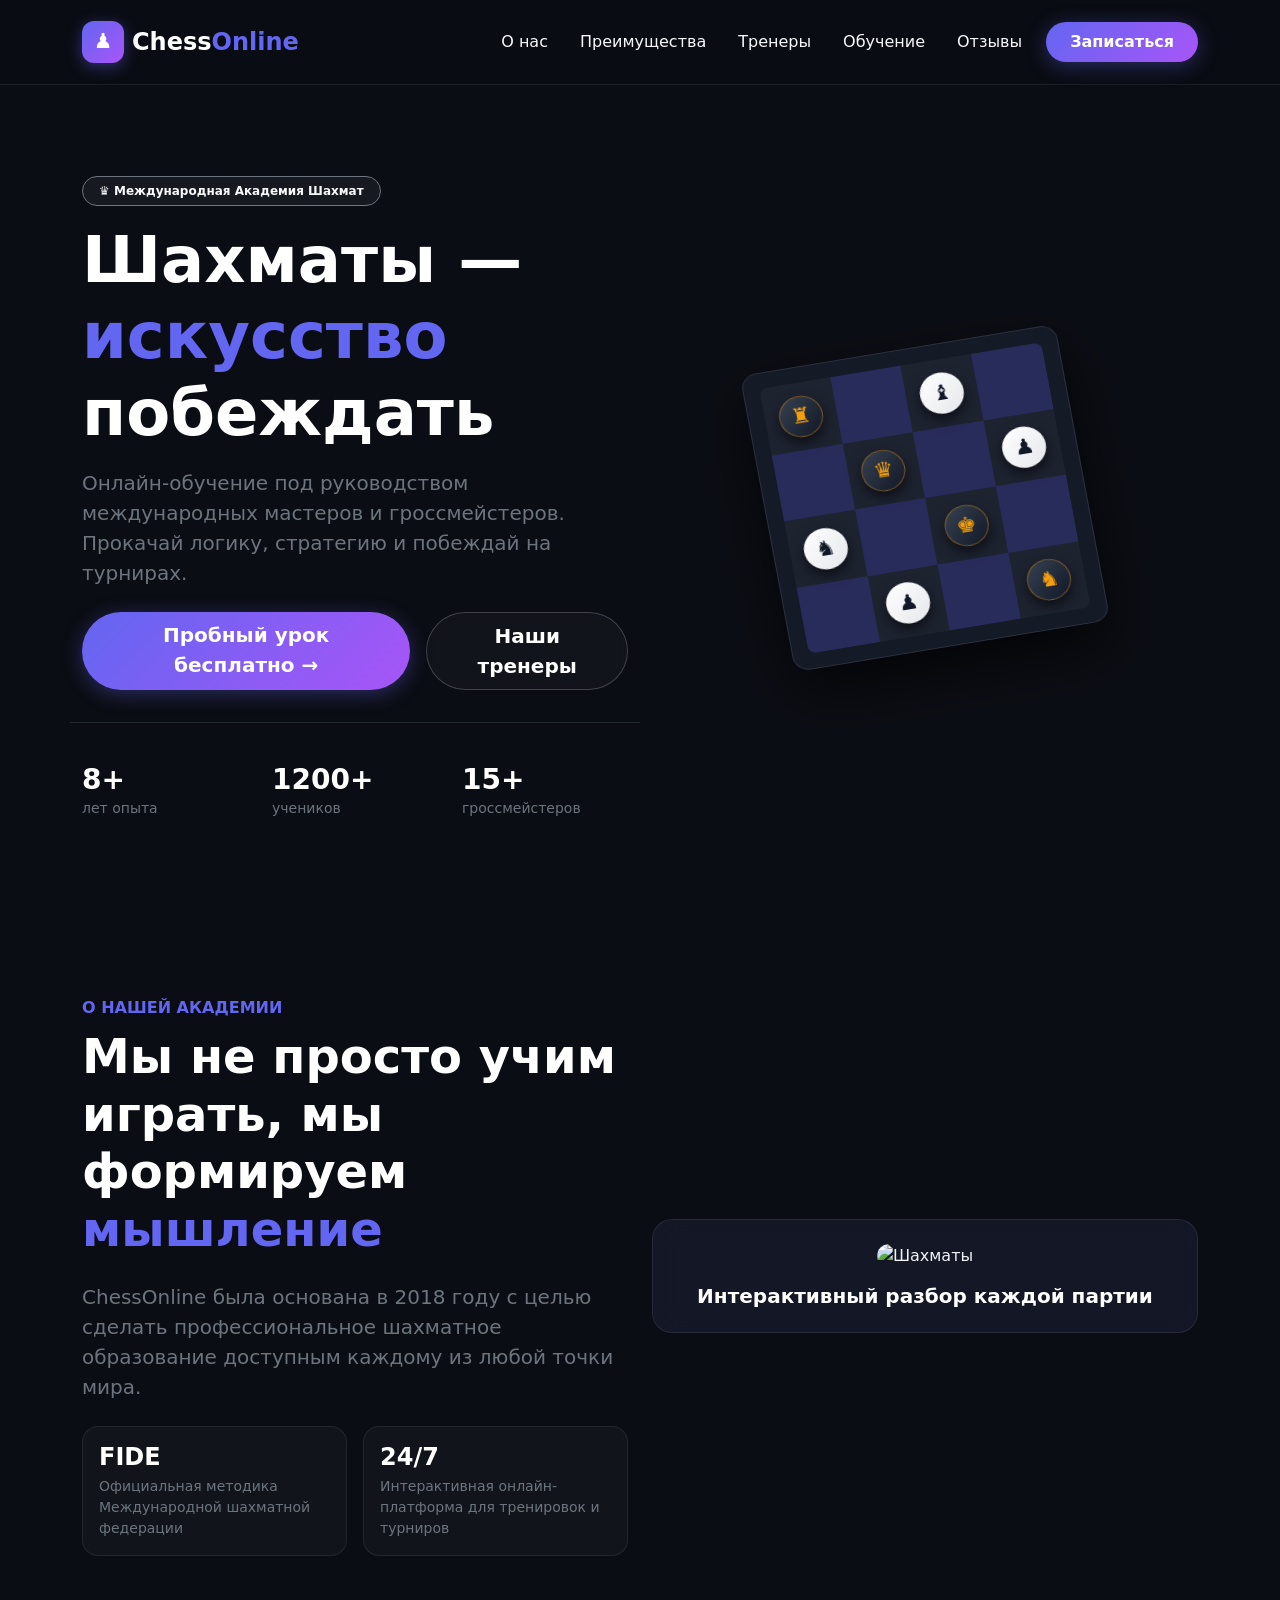
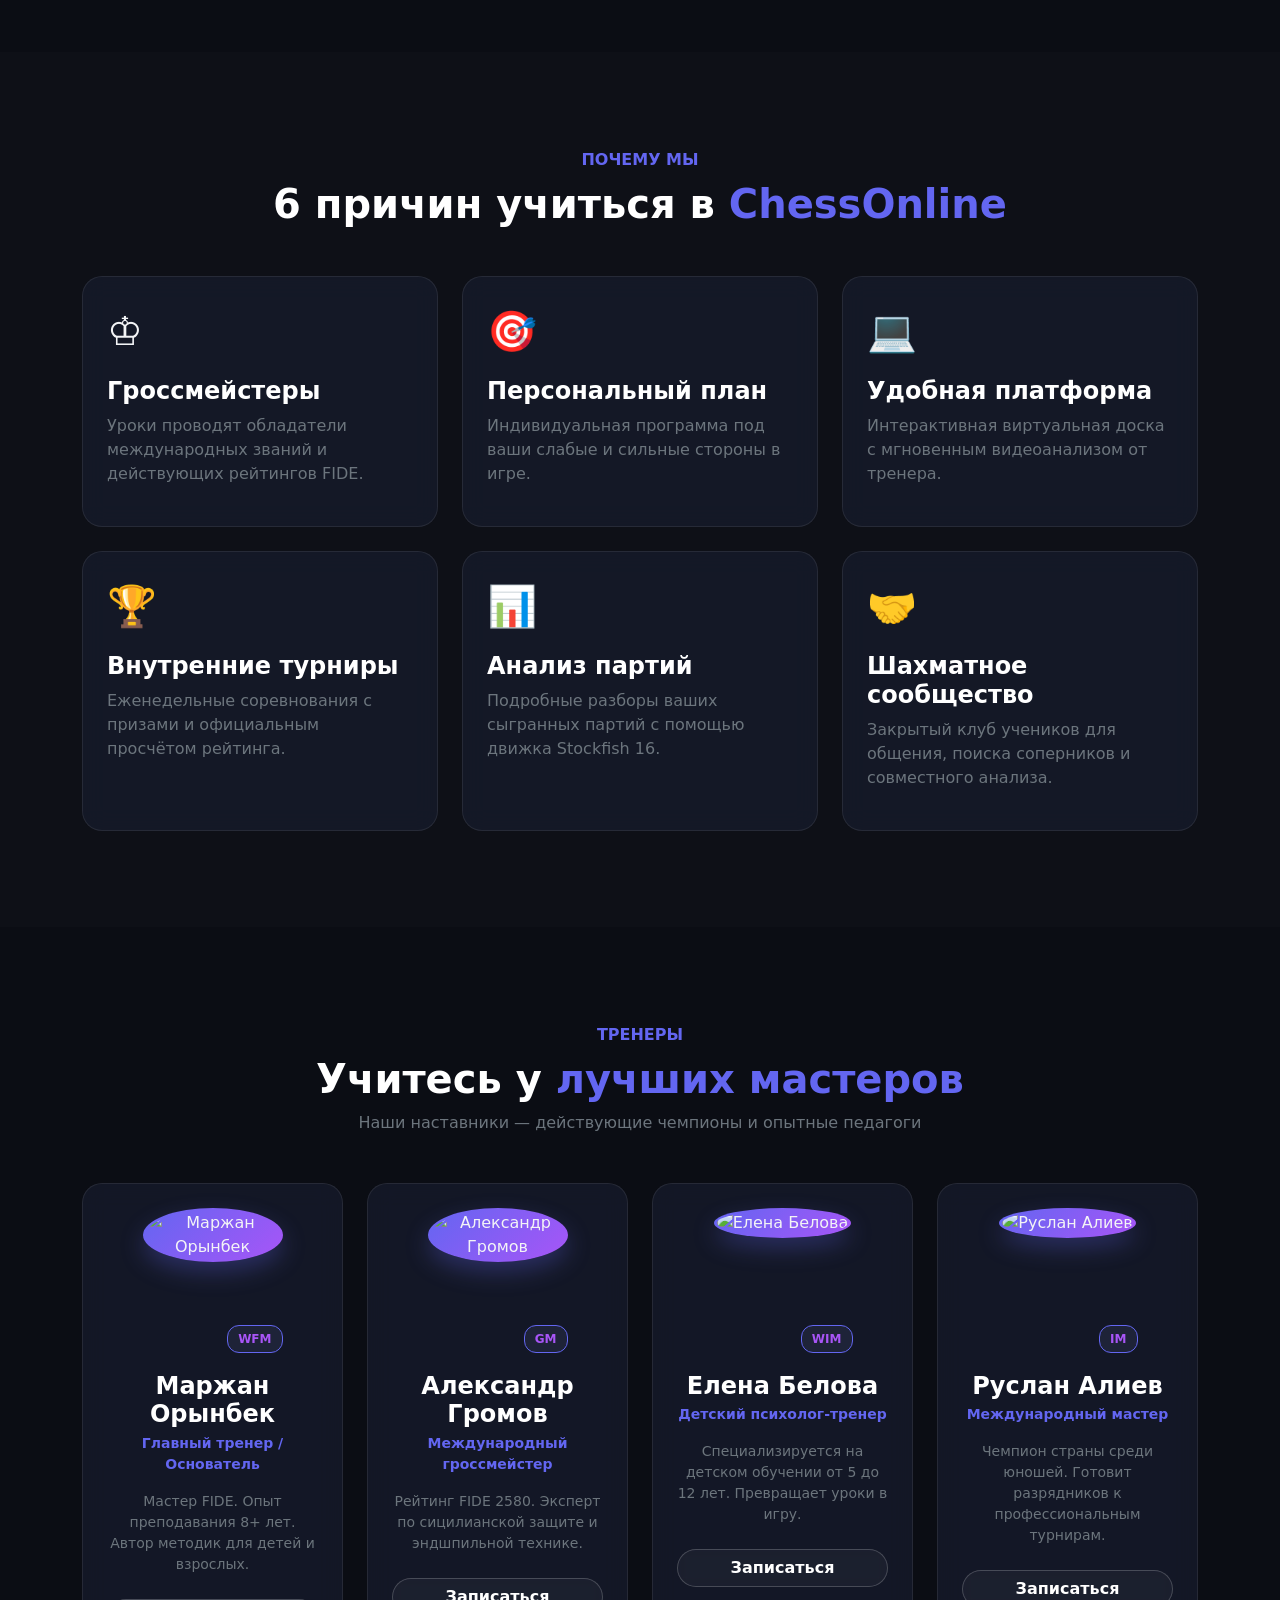
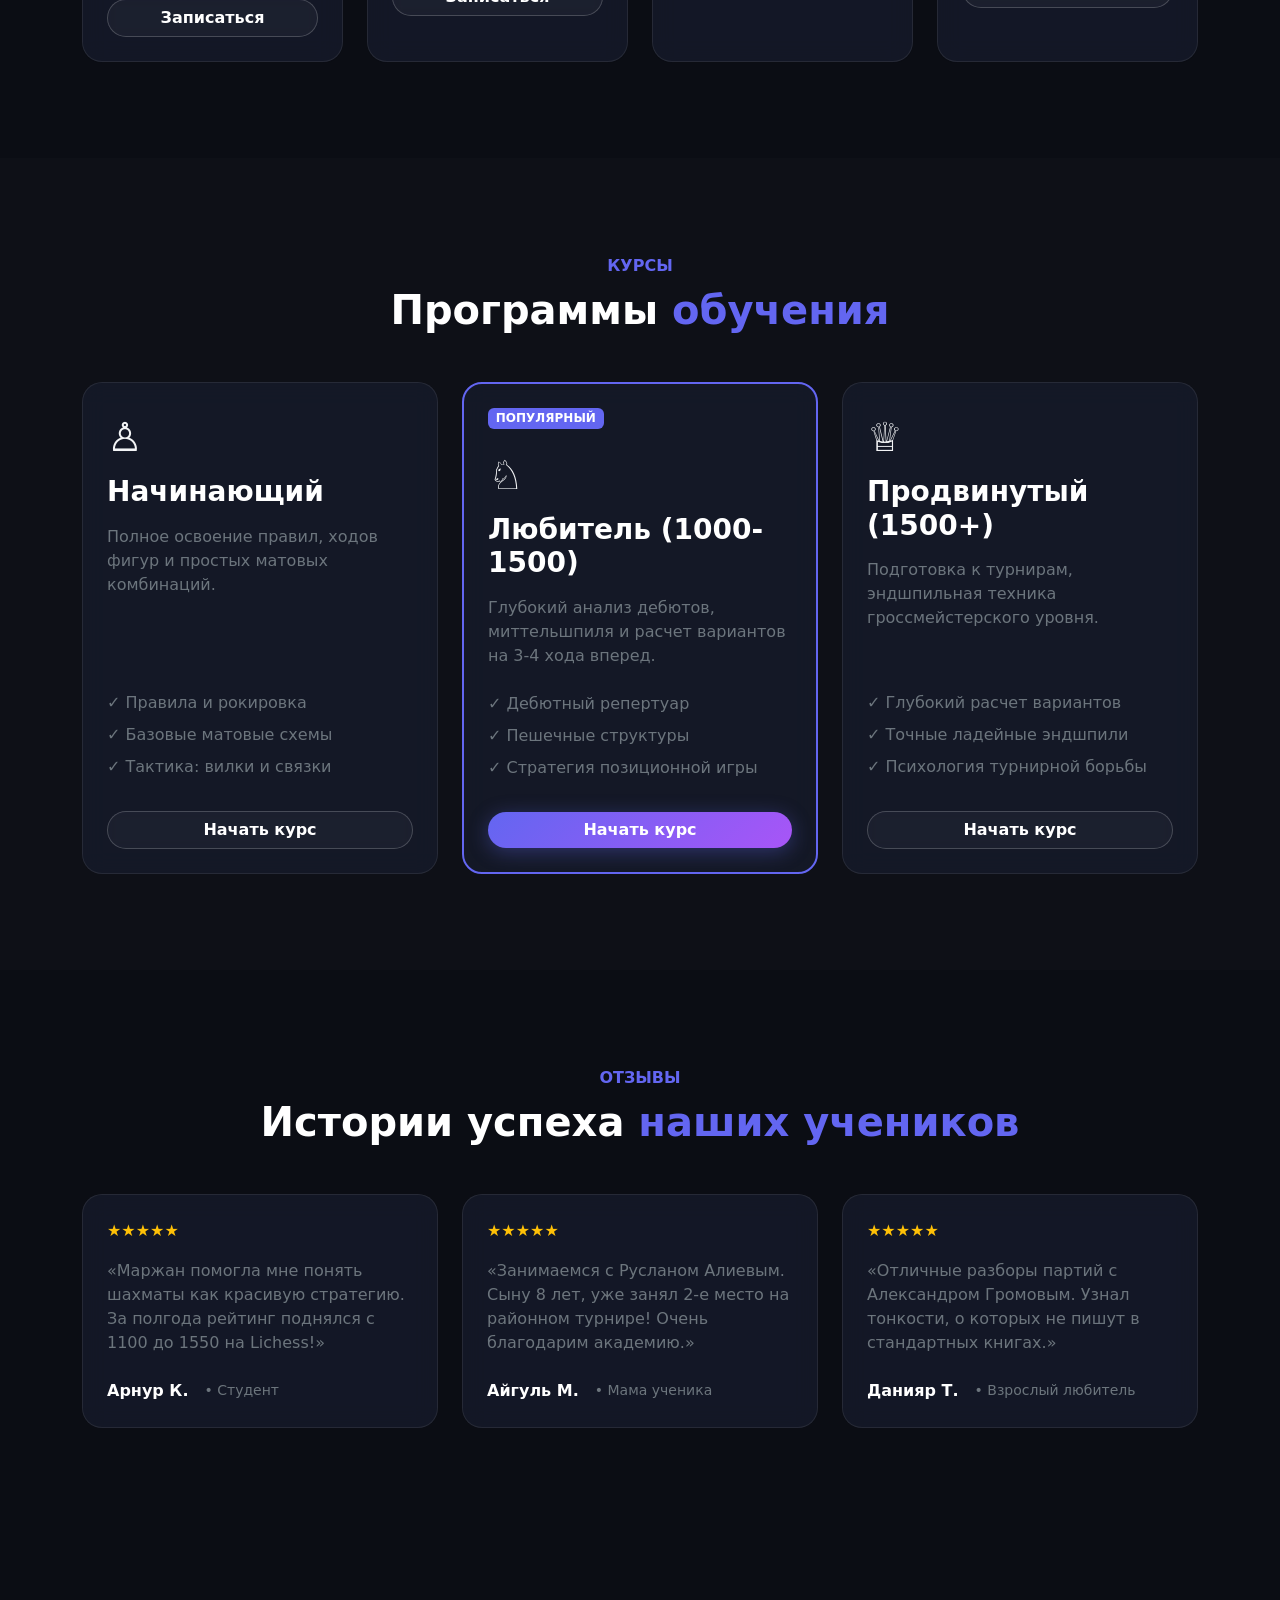
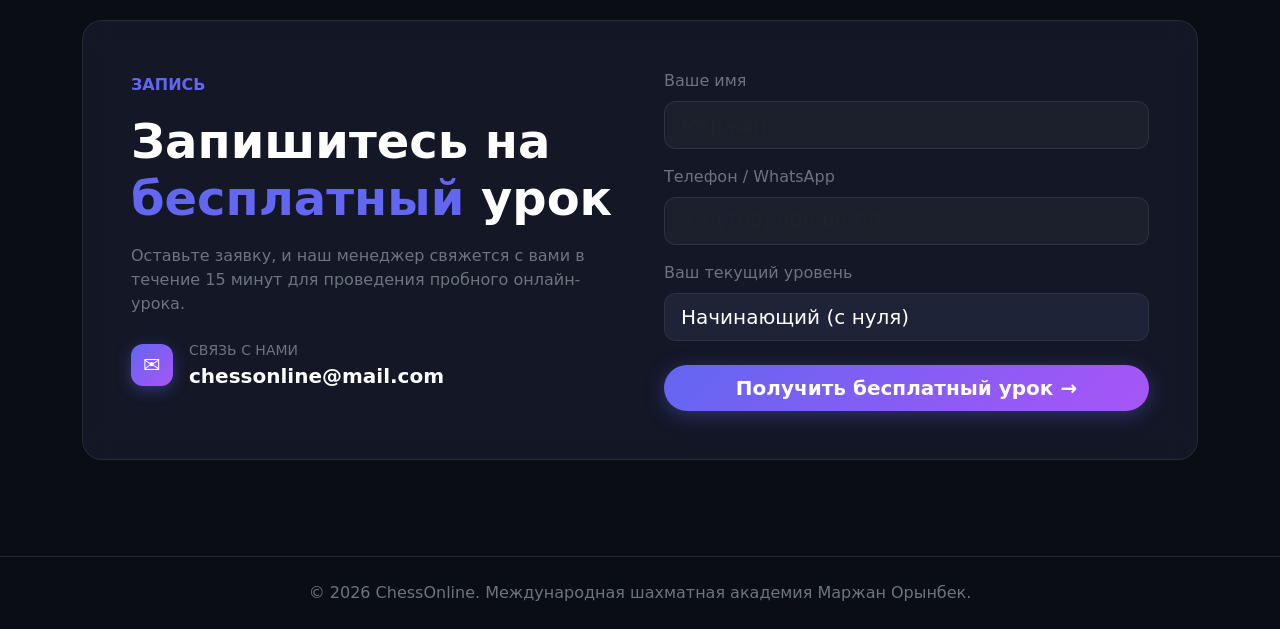
==== commit f12c6af3: "Update index.html" ====
--- a/index.html
+++ b/index.html
@@ -3,132 +3,277 @@
 <head>
   <meta charset="UTF-8">
   <meta name="viewport" content="width=device-width, initial-scale=1.0">
-  <title>landing-orynbek — Шахматная Академия</title>
+  <title>ChessOnline — Международная Шахматная Академия</title>
   
+  <!-- Bootstrap 5 CSS via CDN -->
   <link href="https://cdn.jsdelivr.net/npm/bootstrap@5.3.3/dist/css/bootstrap.min.css" rel="stylesheet">
+  
+  <!-- Google Fonts -->
   <link rel="preconnect" href="https://fonts.googleapis.com">
   <link rel="preconnect" href="https://fonts.gstatic.com" crossorigin>
   <link href="https://fonts.googleapis.com/css2?family=Plus+Jakarta+Sans:wght@400;500;600;700;800&display=swap" rel="stylesheet">
   
   <style>
     :root {
-      --bs-body-bg: #090a0f;
+      --bs-body-bg: #0b0d14;
       --bs-body-color: #f3f4f6;
       --bs-primary: #6366f1;
+      --accent-gradient: linear-gradient(135deg, #6366f1 0%, #a855f7 100%);
+      --card-bg: rgba(22, 27, 42, 0.85);
       font-family: 'Plus Jakarta Sans', sans-serif;
     }
-    html { scroll-behavior: smooth; }
-    body { background-color: #090a0f; color: #f3f4f6; overflow-x: hidden; }
-
+
+    html {
+      scroll-behavior: smooth;
+    }
+
+    body {
+      background-color: var(--bs-body-bg);
+      color: #f3f4f6;
+      overflow-x: hidden;
+    }
+
+    /* Glassmorphism Navbar */
     .navbar {
-      background: rgba(9, 10, 15, 0.9);
+      background: rgba(11, 13, 20, 0.9);
+      backdrop-filter: blur(16px);
+      border-bottom: 1px solid rgba(255, 255, 255, 0.08);
+    }
+
+    .logo-icon {
+      background: var(--accent-gradient);
+      width: 42px;
+      height: 42px;
+      display: grid;
+      place-items: center;
+      border-radius: 12px;
+      color: #fff;
+      font-size: 1.3rem;
+      box-shadow: 0 4px 15px rgba(99, 102, 241, 0.4);
+    }
+
+    /* Buttons */
+    .btn-gradient {
+      background: var(--accent-gradient);
+      color: #ffffff;
+      border: none;
+      font-weight: 600;
+      transition: all 0.3s ease;
+      box-shadow: 0 4px 20px rgba(99, 102, 241, 0.35);
+    }
+
+    .btn-gradient:hover {
+      background: linear-gradient(135deg, #4f46e5 0%, #9333ea 100%);
+      color: #ffffff;
+      transform: translateY(-3px);
+      box-shadow: 0 8px 30px rgba(99, 102, 241, 0.5);
+    }
+
+    .btn-outline-custom {
+      border: 1px solid rgba(255, 255, 255, 0.2);
+      color: #ffffff;
+      background: rgba(255, 255, 255, 0.03);
+      backdrop-filter: blur(5px);
+      font-weight: 600;
+      transition: all 0.3s ease;
+    }
+
+    .btn-outline-custom:hover {
+      border-color: #6366f1;
+      background: rgba(99, 102, 241, 0.15);
+      color: #ffffff;
+      transform: translateY(-3px);
+    }
+
+    /* Cards */
+    .card-custom {
+      background: var(--card-bg);
       backdrop-filter: blur(12px);
-      border-bottom: 1px solid rgba(255, 255, 255, 0.1);
-    }
-    .logo-icon {
-      background: linear-gradient(135deg, #6366f1, #a855f7);
-      width: 38px; height: 38px; display: grid; place-items: center; border-radius: 10px; color: #fff;
-    }
-    .card {
-      background-color: rgba(22, 26, 38, 0.75);
-      border: 1px solid rgba(255, 255, 255, 0.1);
-      transition: transform 0.3s ease, border-color 0.3s ease;
-      color: #f3f4f6;
-    }
-    .card:hover {
-      transform: translateY(-5px);
-      border-color: rgba(99, 102, 241, 0.6);
-    }
+      border: 1px solid rgba(255, 255, 255, 0.08);
+      border-radius: 20px;
+      transition: all 0.35s ease;
+    }
+
+    .card-custom:hover {
+      transform: translateY(-8px);
+      border-color: rgba(99, 102, 241, 0.5);
+      box-shadow: 0 20px 40px rgba(0, 0, 0, 0.6);
+    }
+
+    /* Trainer Card Styling */
+    .trainer-avatar-container {
+      position: relative;
+      width: 140px;
+      height: 140px;
+      margin: 0 auto 1.5rem;
+    }
+
+    .trainer-avatar {
+      width: 100%;
+      height: 100%;
+      object-fit: cover;
+      border-radius: 50%;
+      border: 3px solid transparent;
+      background: linear-gradient(135deg, #6366f1, #a855f7) border-box;
+      box-shadow: 0 10px 25px rgba(99, 102, 241, 0.3);
+    }
+
+    .trainer-badge {
+      position: absolute;
+      bottom: -5px;
+      right: 0;
+      background: #1e2338;
+      border: 1px solid #6366f1;
+      color: #a855f7;
+      font-size: 0.75rem;
+      padding: 4px 10px;
+      border-radius: 12px;
+      font-weight: 700;
+    }
+
+    /* 3D Chess Board */
+    .board-container {
+      width: 320px;
+      height: 320px;
+      transform: rotateX(20deg) rotateZ(-10deg);
+      box-shadow: 0 25px 60px rgba(0,0,0,0.7);
+      background: rgba(22, 27, 42, 0.9);
+      border-radius: 24px;
+    }
+
+    .chess-grid {
+      display: grid;
+      grid-template-columns: repeat(4, 1fr);
+      grid-template-rows: repeat(4, 1fr);
+      width: 100%;
+      height: 100%;
+    }
+
+    .cell {
+      display: grid;
+      place-items: center;
+    }
+
+    .cell.dark { background: rgba(99, 102, 241, 0.25); }
+    .cell.light { background: rgba(255, 255, 255, 0.04); }
+
+    .puck {
+      width: 44px;
+      height: 44px;
+      border-radius: 50%;
+      display: grid;
+      place-items: center;
+      font-size: 1.4rem;
+      box-shadow: 0 6px 14px rgba(0,0,0,0.6);
+      transition: transform 0.3s ease;
+    }
+
+    .puck:hover {
+      transform: translateY(-6px) scale(1.08);
+    }
+
+    .puck-white {
+      background: linear-gradient(135deg, #ffffff, #e5e7eb);
+      color: #111827;
+    }
+
+    .puck-black {
+      background: linear-gradient(135deg, #374151, #111827);
+      color: #f59e0b;
+      border: 1px solid rgba(245, 158, 11, 0.4);
+    }
+
+    /* Input Controls */
     .form-control {
       background-color: rgba(255, 255, 255, 0.04);
-      border-color: rgba(255, 255, 255, 0.15);
+      border-color: rgba(255, 255, 255, 0.12);
       color: #fff;
-    }
+      border-radius: 12px;
+    }
+
     .form-control:focus {
       background-color: rgba(255, 255, 255, 0.08);
-      border-color: #6366f1; color: #fff; box-shadow: 0 0 15px rgba(99, 102, 241, 0.3);
-    }
-    .board-container {
-      width: 300px; height: 300px;
-      transform: rotateX(20deg) rotateZ(-10deg);
-      box-shadow: 0 20px 50px rgba(0,0,0,0.6);
-      background: rgba(22, 26, 38, 0.8);
-    }
-    .chess-grid { display: grid; grid-template-columns: repeat(4, 1fr); grid-template-rows: repeat(4, 1fr); width: 100%; height: 100%; }
-    .cell { display: grid; place-items: center; }
-    .cell.dark { background: rgba(99, 102, 241, 0.2); }
-    .cell.light { background: rgba(255, 255, 255, 0.03); }
-    .puck { width: 42px; height: 42px; border-radius: 50%; display: grid; place-items: center; font-size: 1.3rem; box-shadow: 0 6px 12px rgba(0,0,0,0.6); }
-    .puck-white { background: linear-gradient(135deg, #ffffff, #d1d5db); color: #111827; }
-    .puck-black { background: linear-gradient(135deg, #374151, #111827); color: #f59e0b; border: 1px solid rgba(245, 158, 11, 0.3); }
-    
-    .trainer-avatar {
-      width: 100px; height: 100px; object-fit: cover; border-radius: 50%;
-      border: 3px solid #6366f1; margin: 0 auto 1rem;
+      border-color: #6366f1;
+      color: #fff;
+      box-shadow: 0 0 20px rgba(99, 102, 241, 0.35);
     }
   </style>
 </head>
 <body>
 
-  <!-- NAVBAR -->
-  <nav class="navbar navbar-expand-lg navbar-dark fixed-top">
+  <!-- 1. NAVBAR -->
+  <nav class="navbar navbar-expand-lg navbar-dark fixed-top py-3">
     <div class="container">
-      <a class="navbar-brand d-flex align-items-center gap-2 fw-bold text-white" href="#">
+      <a class="navbar-brand d-flex align-items-center gap-2 fw-bold fs-4" href="#">
         <span class="logo-icon">♟</span>
-        <span>landing-<span style="color: #6366f1;">orynbek</span></span>
+        <span>Chess<span style="color: #6366f1;">Online</span></span>
       </a>
       <button class="navbar-toggler" type="button" data-bs-toggle="collapse" data-bs-target="#navbarNav">
         <span class="navbar-toggler-icon"></span>
       </button>
       <div class="collapse navbar-collapse" id="navbarNav">
         <ul class="navbar-nav ms-auto align-items-lg-center gap-lg-3">
-          <li class="nav-item"><a class="nav-link text-light" href="#about">О школе</a></li>
+          <li class="nav-item"><a class="nav-link text-light" href="#about">О нас</a></li>
+          <li class="nav-item"><a class="nav-link text-light" href="#features">Преимущества</a></li>
           <li class="nav-item"><a class="nav-link text-light" href="#trainers">Тренеры</a></li>
           <li class="nav-item"><a class="nav-link text-light" href="#levels">Обучение</a></li>
           <li class="nav-item"><a class="nav-link text-light" href="#reviews">Отзывы</a></li>
           <li class="nav-item mt-2 mt-lg-0">
-            <a class="btn text-white px-4 py-2" style="background: linear-gradient(135deg, #6366f1, #a855f7);" href="#contacts">Записаться</a>
+            <a class="btn btn-gradient px-4 py-2 rounded-pill" href="#contacts">Записаться</a>
           </li>
         </ul>
       </div>
     </div>
   </nav>
 
-  <!-- HERO -->
-  <section class="min-vh-100 d-flex align-items-center pt-5 mt-4">
+  <!-- 2. HERO SECTION -->
+  <section class="min-vh-100 d-flex align-items-center pt-5">
     <div class="container pt-5">
       <div class="row align-items-center gy-5">
-        <div class="col-12 col-lg-7 text-center text-lg-start">
+        <div class="col-12 col-lg-6 text-center text-lg-start">
           <div class="badge border border-secondary text-light px-3 py-2 rounded-pill mb-3" style="background: rgba(255,255,255,0.05);">
-            <span>♛</span> Академия Маржан Орынбек
-          </div>
-          <h1 class="display-5 fw-bold mb-3 text-white">Шахматы — <span style="color: #6366f1;">искусство</span> побеждать</h1>
-          <p class="lead text-secondary mb-4">Онлайн-обучение шахматам с профессиональными тренерами. Развивайте стратегическое мышление и побеждайте.</p>
+            <span>♛</span> Международная Академия Шахмат
+          </div>
+          <h1 class="display-3 fw-bold mb-3 text-white">Шахматы — <span style="color: #6366f1;">искусство</span> побеждать</h1>
+          <p class="lead text-secondary mb-4">Онлайн-обучение под руководством международных мастеров и гроссмейстеров. Прокачай логику, стратегию и побеждай на турнирах.</p>
           <div class="d-flex flex-column flex-sm-row gap-3 justify-content-center justify-content-lg-start mb-5">
-            <a href="#contacts" class="btn btn-lg text-white px-4" style="background: linear-gradient(135deg, #6366f1, #a855f7);">Записаться на урок →</a>
-            <a href="#about" class="btn btn-outline-light btn-lg px-4">Узнать больше</a>
+            <a href="#contacts" class="btn btn-gradient btn-lg px-4 rounded-pill">Пробный урок бесплатно →</a>
+            <a href="#trainers" class="btn btn-outline-custom btn-lg px-4 rounded-pill">Наши тренеры</a>
           </div>
           <div class="row text-center text-lg-start border-top border-secondary border-opacity-25 pt-4 gy-3">
-            <div class="col-4"><h3 class="fw-bold mb-0 text-white">8+</h3><small class="text-secondary">лет опыта</small></div>
-            <div class="col-4"><h3 class="fw-bold mb-0 text-white">500+</h3><small class="text-secondary">учеников</small></div>
-            <div class="col-4"><h3 class="fw-bold mb-0 text-white">100%</h3><small class="text-secondary">онлайн</small></div>
-          </div>
-        </div>
-        <div class="col-12 col-lg-5 d-flex justify-content-center">
-          <div class="board-container p-3 rounded-4 border">
+            <div class="col-4">
+              <h3 class="fw-bold mb-0 text-white">8+</h3>
+              <small class="text-secondary">лет опыта</small>
+            </div>
+            <div class="col-4">
+              <h3 class="fw-bold mb-0 text-white">1200+</h3>
+              <small class="text-secondary">учеников</small>
+            </div>
+            <div class="col-4">
+              <h3 class="fw-bold mb-0 text-white">15+</h3>
+              <small class="text-secondary">гроссмейстеров</small>
+            </div>
+          </div>
+        </div>
+
+        <div class="col-12 col-lg-6 d-flex justify-content-center">
+          <div class="board-container p-3 rounded-4 border border-secondary border-opacity-25">
             <div class="chess-grid rounded-3 overflow-hidden">
               <div class="cell light"><div class="puck puck-black">♜</div></div>
               <div class="cell dark"></div>
               <div class="cell light"><div class="puck puck-white">♝</div></div>
               <div class="cell dark"></div>
+              
               <div class="cell dark"></div>
               <div class="cell light"><div class="puck puck-black">♛</div></div>
               <div class="cell dark"></div>
               <div class="cell light"><div class="puck puck-white">♟</div></div>
+              
               <div class="cell light"><div class="puck puck-white">♞</div></div>
               <div class="cell dark"></div>
               <div class="cell light"><div class="puck puck-black">♚</div></div>
               <div class="cell dark"></div>
+              
               <div class="cell dark"></div>
               <div class="cell light"><div class="puck puck-white">♟</div></div>
               <div class="cell dark"></div>
@@ -140,111 +285,297 @@
     </div>
   </section>
 
-  <!-- ABOUT -->
+  <!-- 3. ABOUT SECTION -->
   <section id="about" class="py-5">
     <div class="container py-5">
-      <div class="text-center mb-5">
-        <span style="color: #6366f1;" class="text-uppercase fw-bold">О школе</span>
-        <h2 class="fw-bold display-6 mt-2 text-white">Учим думать на <span style="color: #6366f1;">несколько ходов</span> вперёд</h2>
-      </div>
-      <div class="row g-4">
-        <div class="col-12 col-md-4"><div class="card h-100 p-4 rounded-4"><div class="fs-1 mb-3">♟</div><h4 class="fw-bold text-white">Индивидуальный подход</h4><p class="text-secondary">Программа под скорость мышления и цели ученика.</p></div></div>
-        <div class="col-12 col-md-4"><div class="card h-100 p-4 rounded-4"><div class="fs-1 mb-3">♞</div><h4 class="fw-bold text-white">Практика и стратегия</h4><p class="text-secondary">Разбор партий и отработка тактических комбинаций.</p></div></div>
-        <div class="col-12 col-md-4"><div class="card h-100 p-4 rounded-4"><div class="fs-1 mb-3">♛</div><h4 class="fw-bold text-white">Результат</h4><p class="text-secondary">Переход от базовых правил до участия в турнирах.</p></div></div>
-      </div>
-    </div>
-  </section>
-
-  <!-- TRAINERS -->
-  <section id="trainers" class="py-5" style="background: rgba(255,255,255,0.01);">
+      <div class="row align-items-center gy-5">
+        <div class="col-12 col-lg-6">
+          <span style="color: #6366f1;" class="text-uppercase fw-bold">О нашей академии</span>
+          <h2 class="display-5 fw-bold text-white mt-2 mb-4">Мы не просто учим играть, мы формируем <span style="color: #6366f1;">мышление</span></h2>
+          <p class="text-secondary lead mb-4">ChessOnline была основана в 2018 году с целью сделать профессиональное шахматное образование доступным каждому из любой точки мира.</p>
+          <div class="row g-3">
+            <div class="col-6">
+              <div class="p-3 rounded-4" style="background: rgba(255,255,255,0.03); border: 1px solid rgba(255,255,255,0.08);">
+                <h4 class="fw-bold text-white mb-1">FIDE</h4>
+                <p class="text-secondary small mb-0">Официальная методика Международной шахматной федерации</p>
+              </div>
+            </div>
+            <div class="col-6">
+              <div class="p-3 rounded-4" style="background: rgba(255,255,255,0.03); border: 1px solid rgba(255,255,255,0.08);">
+                <h4 class="fw-bold text-white mb-1">24/7</h4>
+                <p class="text-secondary small mb-0">Интерактивная онлайн-платформа для тренировок и турниров</p>
+              </div>
+            </div>
+          </div>
+        </div>
+        <div class="col-12 col-lg-6">
+          <div class="card-custom p-4 text-center">
+            <img src="https://images.unsplash.com/photo-1529699211952-734e80c4d42b?w=800&auto=format&fit=crop&q=80" alt="Шахматы" class="img-fluid rounded-4 mb-3">
+            <h5 class="fw-bold text-white mb-0">Интерактивный разбор каждой партии</h5>
+          </div>
+        </div>
+      </div>
+    </div>
+  </section>
+
+  <!-- 4. FEATURES SECTION -->
+  <section id="features" class="py-5" style="background: rgba(255,255,255,0.01);">
     <div class="container py-5">
       <div class="text-center mb-5">
-        <span style="color: #6366f1;" class="text-uppercase fw-bold">Команда</span>
-        <h2 class="fw-bold display-6 mt-2 text-white">Наши <span style="color: #6366f1;">тренеры</span></h2>
-      </div>
+        <span style="color: #6366f1;" class="text-uppercase fw-bold">Почему мы</span>
+        <h2 class="display-6 fw-bold text-white mt-2">6 причин учиться в <span style="color: #6366f1;">ChessOnline</span></h2>
+      </div>
+
       <div class="row g-4">
-        <div class="col-12 col-md-6 col-lg-3">
-          <div class="card h-100 p-4 text-center rounded-4">
-            <img src="https://images.unsplash.com/photo-1534528741775-53994a69daeb?w=300&auto=format&fit=crop&q=80" class="trainer-avatar" alt="Тренер">
-            <h5 class="fw-bold text-white">Маржан Орынбек</h5>
-            <p class="small text-primary mb-2">Мастер FIDE</p>
-            <p class="text-secondary small">Основатель академии, стаж более 8 лет.</p>
-          </div>
-        </div>
-        <div class="col-12 col-md-6 col-lg-3">
-          <div class="card h-100 p-4 text-center rounded-4">
-            <img src="https://images.unsplash.com/photo-1507003211169-0a1dd7228f2d?w=300&auto=format&fit=crop&q=80" class="trainer-avatar" alt="Тренер">
-            <h5 class="fw-bold text-white">Александр Громов</h5>
-            <p class="small text-primary mb-2">Гроссмейстер (GM)</p>
-            <p class="text-secondary small">Специалист по дебютам и эндшпилю.</p>
-          </div>
-        </div>
-        <div class="col-12 col-md-6 col-lg-3">
-          <div class="card h-100 p-4 text-center rounded-4">
-            <img src="https://images.unsplash.com/photo-1573496359142-b8d87734a5a2?w=300&auto=format&fit=crop&q=80" class="trainer-avatar" alt="Тренер">
-            <h5 class="fw-bold text-white">Елена Белова</h5>
-            <p class="small text-primary mb-2">Детский тренер</p>
-            <p class="text-secondary small">Обучение детей от 5 лет в игровой форме.</p>
-          </div>
-        </div>
-        <div class="col-12 col-md-6 col-lg-3">
-          <div class="card h-100 p-4 text-center rounded-4">
-            <img src="https://images.unsplash.com/photo-1500648767791-00dcc994a43e?w=300&auto=format&fit=crop&q=80" class="trainer-avatar" alt="Тренер">
-            <h5 class="fw-bold text-white">Руслан Алиев</h5>
-            <p class="small text-primary mb-2">Международный мастер</p>
-            <p class="text-secondary small">Подготовка разрядников к турнирам.</p>
-          </div>
-        </div>
-      </div>
-    </div>
-  </section>
-
-  <!-- LEVELS -->
-  <section id="levels" class="py-5">
+        <div class="col-12 col-md-6 col-lg-4">
+          <div class="card-custom p-4 h-100">
+            <div class="fs-1 mb-3">♔</div>
+            <h4 class="fw-bold text-white mb-2">Гроссмейстеры</h4>
+            <p class="text-secondary">Уроки проводят обладатели международных званий и действующих рейтингов FIDE.</p>
+          </div>
+        </div>
+        <div class="col-12 col-md-6 col-lg-4">
+          <div class="card-custom p-4 h-100">
+            <div class="fs-1 mb-3">🎯</div>
+            <h4 class="fw-bold text-white mb-2">Персональный план</h4>
+            <p class="text-secondary">Индивидуальная программа под ваши слабые и сильные стороны в игре.</p>
+          </div>
+        </div>
+        <div class="col-12 col-md-6 col-lg-4">
+          <div class="card-custom p-4 h-100">
+            <div class="fs-1 mb-3">💻</div>
+            <h4 class="fw-bold text-white mb-2">Удобная платформа</h4>
+            <p class="text-secondary">Интерактивная виртуальная доска с мгновенным видеоанализом от тренера.</p>
+          </div>
+        </div>
+        <div class="col-12 col-md-6 col-lg-4">
+          <div class="card-custom p-4 h-100">
+            <div class="fs-1 mb-3">🏆</div>
+            <h4 class="fw-bold text-white mb-2">Внутренние турниры</h4>
+            <p class="text-secondary">Еженедельные соревнования с призами и официальным просчётом рейтинга.</p>
+          </div>
+        </div>
+        <div class="col-12 col-md-6 col-lg-4">
+          <div class="card-custom p-4 h-100">
+            <div class="fs-1 mb-3">📊</div>
+            <h4 class="fw-bold text-white mb-2">Анализ партий</h4>
+            <p class="text-secondary">Подробные разборы ваших сыгранных партий с помощью движка Stockfish 16.</p>
+          </div>
+        </div>
+        <div class="col-12 col-md-6 col-lg-4">
+          <div class="card-custom p-4 h-100">
+            <div class="fs-1 mb-3">🤝</div>
+            <h4 class="fw-bold text-white mb-2">Шахматное сообщество</h4>
+            <p class="text-secondary">Закрытый клуб учеников для общения, поиска соперников и совместного анализа.</p>
+          </div>
+        </div>
+      </div>
+    </div>
+  </section>
+
+  <!-- 5. TRAINERS SECTION (4 РАЗНЫХ ТРЕНЕРА С УНИКАЛЬНЫМИ ФОТО) -->
+  <section id="trainers" class="py-5">
     <div class="container py-5">
       <div class="text-center mb-5">
-        <span style="color: #6366f1;" class="text-uppercase fw-bold">Обучение</span>
-        <h2 class="fw-bold display-6 mt-2 text-white">Выберите свой <span style="color: #6366f1;">уровень</span></h2>
-      </div>
+        <span style="color: #6366f1;" class="text-uppercase fw-bold">Тренеры</span>
+        <h2 class="display-6 fw-bold text-white mt-2">Учитесь у <span style="color: #6366f1;">лучших мастеров</span></h2>
+        <p class="text-secondary">Наши наставники — действующие чемпионы и опытные педагоги</p>
+      </div>
+
       <div class="row g-4">
-        <div class="col-12 col-md-4"><div class="card h-100 p-4 rounded-4"><h3 class="fw-bold text-white mb-3">Начинающий</h3><p class="text-secondary">Изучаем правила и базовую логику.</p></div></div>
-        <div class="col-12 col-md-4"><div class="card h-100 p-4 rounded-4" style="border: 2px solid #6366f1;"><h3 class="fw-bold text-white mb-3">Средний</h3><p class="text-secondary">Стратегия и дебютные схемы.</p></div></div>
-        <div class="col-12 col-md-4"><div class="card h-100 p-4 rounded-4"><h3 class="fw-bold text-white mb-3">Продвинутый</h3><p class="text-secondary">Сложные расчеты и подготовка к турнирам.</p></div></div>
-      </div>
-    </div>
-  </section>
-
-  <!-- REVIEWS -->
-  <section id="reviews" class="py-5" style="background: rgba(255,255,255,0.01);">
+        <!-- Тренер 1 -->
+        <div class="col-12 col-md-6 col-lg-3">
+          <div class="card-custom p-4 text-center h-100">
+            <div class="trainer-avatar-container">
+              <img src="https://images.unsplash.com/photo-1534528741775-53994a69daeb?w=400&auto=format&fit=crop&q=80" alt="Маржан Орынбек" class="trainer-avatar">
+              <span class="trainer-badge">WFM</span>
+            </div>
+            <h4 class="fw-bold text-white mb-1">Маржан Орынбек</h4>
+            <p style="color: #6366f1;" class="small fw-semibold mb-3">Главный тренер / Основатель</p>
+            <p class="text-secondary small mb-4">Мастер FIDE. Опыт преподавания 8+ лет. Автор методик для детей и взрослых.</p>
+            <a href="#contacts" class="btn btn-outline-custom w-100 rounded-pill mt-auto">Записаться</a>
+          </div>
+        </div>
+
+        <!-- Тренер 2 -->
+        <div class="col-12 col-md-6 col-lg-3">
+          <div class="card-custom p-4 text-center h-100">
+            <div class="trainer-avatar-container">
+              <img src="https://images.unsplash.com/photo-1507003211169-0a1dd7228f2d?w=400&auto=format&fit=crop&q=80" alt="Александр Громов" class="trainer-avatar">
+              <span class="trainer-badge">GM</span>
+            </div>
+            <h4 class="fw-bold text-white mb-1">Александр Громов</h4>
+            <p style="color: #6366f1;" class="small fw-semibold mb-3">Международный гроссмейстер</p>
+            <p class="text-secondary small mb-4">Рейтинг FIDE 2580. Эксперт по сицилианской защите и эндшпильной технике.</p>
+            <a href="#contacts" class="btn btn-outline-custom w-100 rounded-pill mt-auto">Записаться</a>
+          </div>
+        </div>
+
+        <!-- Тренер 3 -->
+        <div class="col-12 col-md-6 col-lg-3">
+          <div class="card-custom p-4 text-center h-100">
+            <div class="trainer-avatar-container">
+              <img src="https://images.unsplash.com/photo-1573496359142-b8d87734a5a2?w=400&auto=format&fit=crop&q=80" alt="Елена Белова" class="trainer-avatar">
+              <span class="trainer-badge">WIM</span>
+            </div>
+            <h4 class="fw-bold text-white mb-1">Елена Белова</h4>
+            <p style="color: #6366f1;" class="small fw-semibold mb-3">Детский психолог-тренер</p>
+            <p class="text-secondary small mb-4">Специализируется на детском обучении от 5 до 12 лет. Превращает уроки в игру.</p>
+            <a href="#contacts" class="btn btn-outline-custom w-100 rounded-pill mt-auto">Записаться</a>
+          </div>
+        </div>
+
+        <!-- Тренер 4 -->
+        <div class="col-12 col-md-6 col-lg-3">
+          <div class="card-custom p-4 text-center h-100">
+            <div class="trainer-avatar-container">
+              <img src="https://images.unsplash.com/photo-1500648767791-00dcc994a43e?w=400&auto=format&fit=crop&q=80" alt="Руслан Алиев" class="trainer-avatar">
+              <span class="trainer-badge">IM</span>
+            </div>
+            <h4 class="fw-bold text-white mb-1">Руслан Алиев</h4>
+            <p style="color: #6366f1;" class="small fw-semibold mb-3">Международный мастер</p>
+            <p class="text-secondary small mb-4">Чемпион страны среди юношей. Готовит разрядников к профессиональным турнирам.</p>
+            <a href="#contacts" class="btn btn-outline-custom w-100 rounded-pill mt-auto">Записаться</a>
+          </div>
+        </div>
+      </div>
+    </div>
+  </section>
+
+  <!-- 6. LEVELS SECTION -->
+  <section id="levels" class="py-5" style="background: rgba(255,255,255,0.01);">
+    <div class="container py-5">
+      <div class="text-center mb-5">
+        <span style="color: #6366f1;" class="text-uppercase fw-bold">Курсы</span>
+        <h2 class="display-6 fw-bold text-white mt-2">Программы <span style="color: #6366f1;">обучения</span></h2>
+      </div>
+
+      <div class="row g-4">
+        <div class="col-12 col-md-6 col-lg-4">
+          <div class="card-custom p-4 h-100 d-flex flex-column">
+            <div class="fs-1 mb-2">♙</div>
+            <h3 class="fw-bold text-white mb-3">Начинающий</h3>
+            <p class="text-secondary mb-4">Полное освоение правил, ходов фигур и простых матовых комбинаций.</p>
+            <ul class="list-unstyled text-secondary mb-4 mt-auto">
+              <li class="mb-2">✓ Правила и рокировка</li>
+              <li class="mb-2">✓ Базовые матовые схемы</li>
+              <li class="mb-2">✓ Тактика: вилки и связки</li>
+            </ul>
+            <a href="#contacts" class="btn btn-outline-custom w-100 rounded-pill">Начать курс</a>
+          </div>
+        </div>
+
+        <div class="col-12 col-md-6 col-lg-4">
+          <div class="card-custom p-4 h-100 d-flex flex-column" style="border: 2px solid #6366f1;">
+            <span class="badge mb-3" style="background: #6366f1; width: fit-content;">ПОПУЛЯРНЫЙ</span>
+            <div class="fs-1 mb-2">♘</div>
+            <h3 class="fw-bold text-white mb-3">Любитель (1000-1500)</h3>
+            <p class="text-secondary mb-4">Глубокий анализ дебютов, миттельшпиля и расчет вариантов на 3-4 хода вперед.</p>
+            <ul class="list-unstyled text-secondary mb-4 mt-auto">
+              <li class="mb-2">✓ Дебютный репертуар</li>
+              <li class="mb-2">✓ Пешечные структуры</li>
+              <li class="mb-2">✓ Стратегия позиционной игры</li>
+            </ul>
+            <a href="#contacts" class="btn btn-gradient w-100 rounded-pill">Начать курс</a>
+          </div>
+        </div>
+
+        <div class="col-12 col-md-6 col-lg-4">
+          <div class="card-custom p-4 h-100 d-flex flex-column">
+            <div class="fs-1 mb-2">♕</div>
+            <h3 class="fw-bold text-white mb-3">Продвинутый (1500+)</h3>
+            <p class="text-secondary mb-4">Подготовка к турнирам, эндшпильная техника гроссмейстерского уровня.</p>
+            <ul class="list-unstyled text-secondary mb-4 mt-auto">
+              <li class="mb-2">✓ Глубокий расчет вариантов</li>
+              <li class="mb-2">✓ Точные ладейные эндшпили</li>
+              <li class="mb-2">✓ Психология турнирной борьбы</li>
+            </ul>
+            <a href="#contacts" class="btn btn-outline-custom w-100 rounded-pill">Начать курс</a>
+          </div>
+        </div>
+      </div>
+    </div>
+  </section>
+
+  <!-- 7. REVIEWS SECTION -->
+  <section id="reviews" class="py-5">
     <div class="container py-5">
       <div class="text-center mb-5">
         <span style="color: #6366f1;" class="text-uppercase fw-bold">Отзывы</span>
-        <h2 class="fw-bold display-6 mt-2 text-white">Что говорят ученики</h2>
-      </div>
+        <h2 class="display-6 fw-bold text-white mt-2">Истории успеха <span style="color: #6366f1;">наших учеников</span></h2>
+      </div>
+
       <div class="row g-4">
-        <div class="col-12 col-md-4"><div class="card p-4 rounded-4 h-100"><p class="text-secondary">«Рейтинг поднялся с 1200 до 1600! Очень крутые занятия.»</p><strong class="text-white">Айдар К.</strong></div></div>
-        <div class="col-12 col-md-4"><div class="card p-4 rounded-4 h-100"><p class="text-secondary">«Сын в восторге от тренеров, теперь постоянно играет в шахматы.»</p><strong class="text-white">Елена М.</strong></div></div>
-        <div class="col-12 col-md-4"><div class="card p-4 rounded-4 h-100"><p class="text-secondary">«Отличный разбор эндшпилей, помогло выполнить разряд!»</p><strong class="text-white">Тимур В.</strong></div></div>
-      </div>
-    </div>
-  </section>
-
-  <!-- CONTACTS -->
+        <div class="col-12 col-md-4">
+          <div class="card-custom p-4 h-100">
+            <div class="text-warning mb-3">★★★★★</div>
+            <p class="text-secondary mb-4">«Маржан помогла мне понять шахматы как красивую стратегию. За полгода рейтинг поднялся с 1100 до 1550 на Lichess!»</p>
+            <div class="d-flex align-items-center gap-3">
+              <div class="fw-bold text-white">Арнур К.</div>
+              <small class="text-secondary">• Студент</small>
+            </div>
+          </div>
+        </div>
+        <div class="col-12 col-md-4">
+          <div class="card-custom p-4 h-100">
+            <div class="text-warning mb-3">★★★★★</div>
+            <p class="text-secondary mb-4">«Занимаемся с Русланом Алиевым. Сыну 8 лет, уже занял 2-е место на районном турнире! Очень благодарим академию.»</p>
+            <div class="d-flex align-items-center gap-3">
+              <div class="fw-bold text-white">Айгуль М.</div>
+              <small class="text-secondary">• Мама ученика</small>
+            </div>
+          </div>
+        </div>
+        <div class="col-12 col-md-4">
+          <div class="card-custom p-4 h-100">
+            <div class="text-warning mb-3">★★★★★</div>
+            <p class="text-secondary mb-4">«Отличные разборы партий с Александром Громовым. Узнал тонкости, о которых не пишут в стандартных книгах.»</p>
+            <div class="d-flex align-items-center gap-3">
+              <div class="fw-bold text-white">Данияр Т.</div>
+              <small class="text-secondary">• Взрослый любитель</small>
+            </div>
+          </div>
+        </div>
+      </div>
+    </div>
+  </section>
+
+  <!-- 8. CONTACTS SECTION -->
   <section id="contacts" class="py-5">
     <div class="container py-5">
-      <div class="card border-0 rounded-5 p-4 p-lg-5" style="background: rgba(22, 26, 38, 0.9);">
+      <div class="card-custom p-4 p-lg-5">
         <div class="row g-5 align-items-center">
           <div class="col-12 col-lg-6">
-            <span style="color: #6366f1;" class="text-uppercase fw-bold">Контакты</span>
-            <h2 class="display-6 fw-bold my-3 text-white">Сделай первый <span style="color: #6366f1;">ход</span></h2>
-            <p class="text-secondary mb-4">Оставь заявку для подбора формата обучения.</p>
-            <strong class="text-white">chessonline@mail.com</strong>
+            <span style="color: #6366f1;" class="text-uppercase fw-bold">Запись</span>
+            <h2 class="display-5 fw-bold my-3 text-white">Запишитесь на <span style="color: #6366f1;">бесплатный</span> урок</h2>
+            <p class="text-secondary mb-4">Оставьте заявку, и наш менеджер свяжется с вами в течение 15 минут для проведения пробного онлайн-урока.</p>
+            <div class="d-flex align-items-center gap-3 mb-3">
+              <div class="logo-icon">✉</div>
+              <div>
+                <small class="text-secondary d-block">СВЯЗЬ С НАМИ</small>
+                <strong class="text-white fs-5">chessonline@mail.com</strong>
+              </div>
+            </div>
           </div>
           <div class="col-12 col-lg-6">
             <form>
-              <div class="mb-3"><input type="text" class="form-control form-control-lg" placeholder="Ваше имя" required></div>
-              <div class="mb-3"><input type="email" class="form-control form-control-lg" placeholder="Электронная почта" required></div>
-              <button type="submit" class="btn btn-lg text-white w-100" style="background: linear-gradient(135deg, #6366f1, #a855f7);">Отправить заявку →</button>
+              <div class="mb-3">
+                <label class="form-label text-secondary">Ваше имя</label>
+                <input type="text" class="form-control form-control-lg" placeholder="Маржан" required>
+              </div>
+              <div class="mb-3">
+                <label class="form-label text-secondary">Телефон / WhatsApp</label>
+                <input type="tel" class="form-control form-control-lg" placeholder="+7 (700) 000-00-00" required>
+              </div>
+              <div class="mb-3">
+                <label class="form-label text-secondary">Ваш текущий уровень</label>
+                <select class="form-control form-control-lg text-white" style="background-color: #1e2338;">
+                  <option>Начинающий (с нуля)</option>
+                  <option>Любитель (знаю правила)</option>
+                  <option>Продвинутый (есть разряд)</option>
+                </select>
+              </div>
+              <button type="submit" class="btn btn-gradient btn-lg w-100 rounded-pill mt-2">Получить бесплатный урок →</button>
             </form>
           </div>
         </div>
@@ -255,10 +586,11 @@
   <!-- FOOTER -->
   <footer class="py-4 border-top border-secondary border-opacity-25 text-center">
     <div class="container">
-      <p class="text-secondary mb-0">© 2026 landing-orynbek. Шахматная академия Маржан Орынбек.</p>
+      <p class="text-secondary mb-0">© 2026 ChessOnline. Международная шахматная академия Маржан Орынбек.</p>
     </div>
   </footer>
 
+  <!-- Bootstrap 5 JS Bundle via CDN -->
   <script src="https://cdn.jsdelivr.net/npm/bootstrap@5.3.3/dist/js/bootstrap.bundle.min.js"></script>
 </body>
 </html>
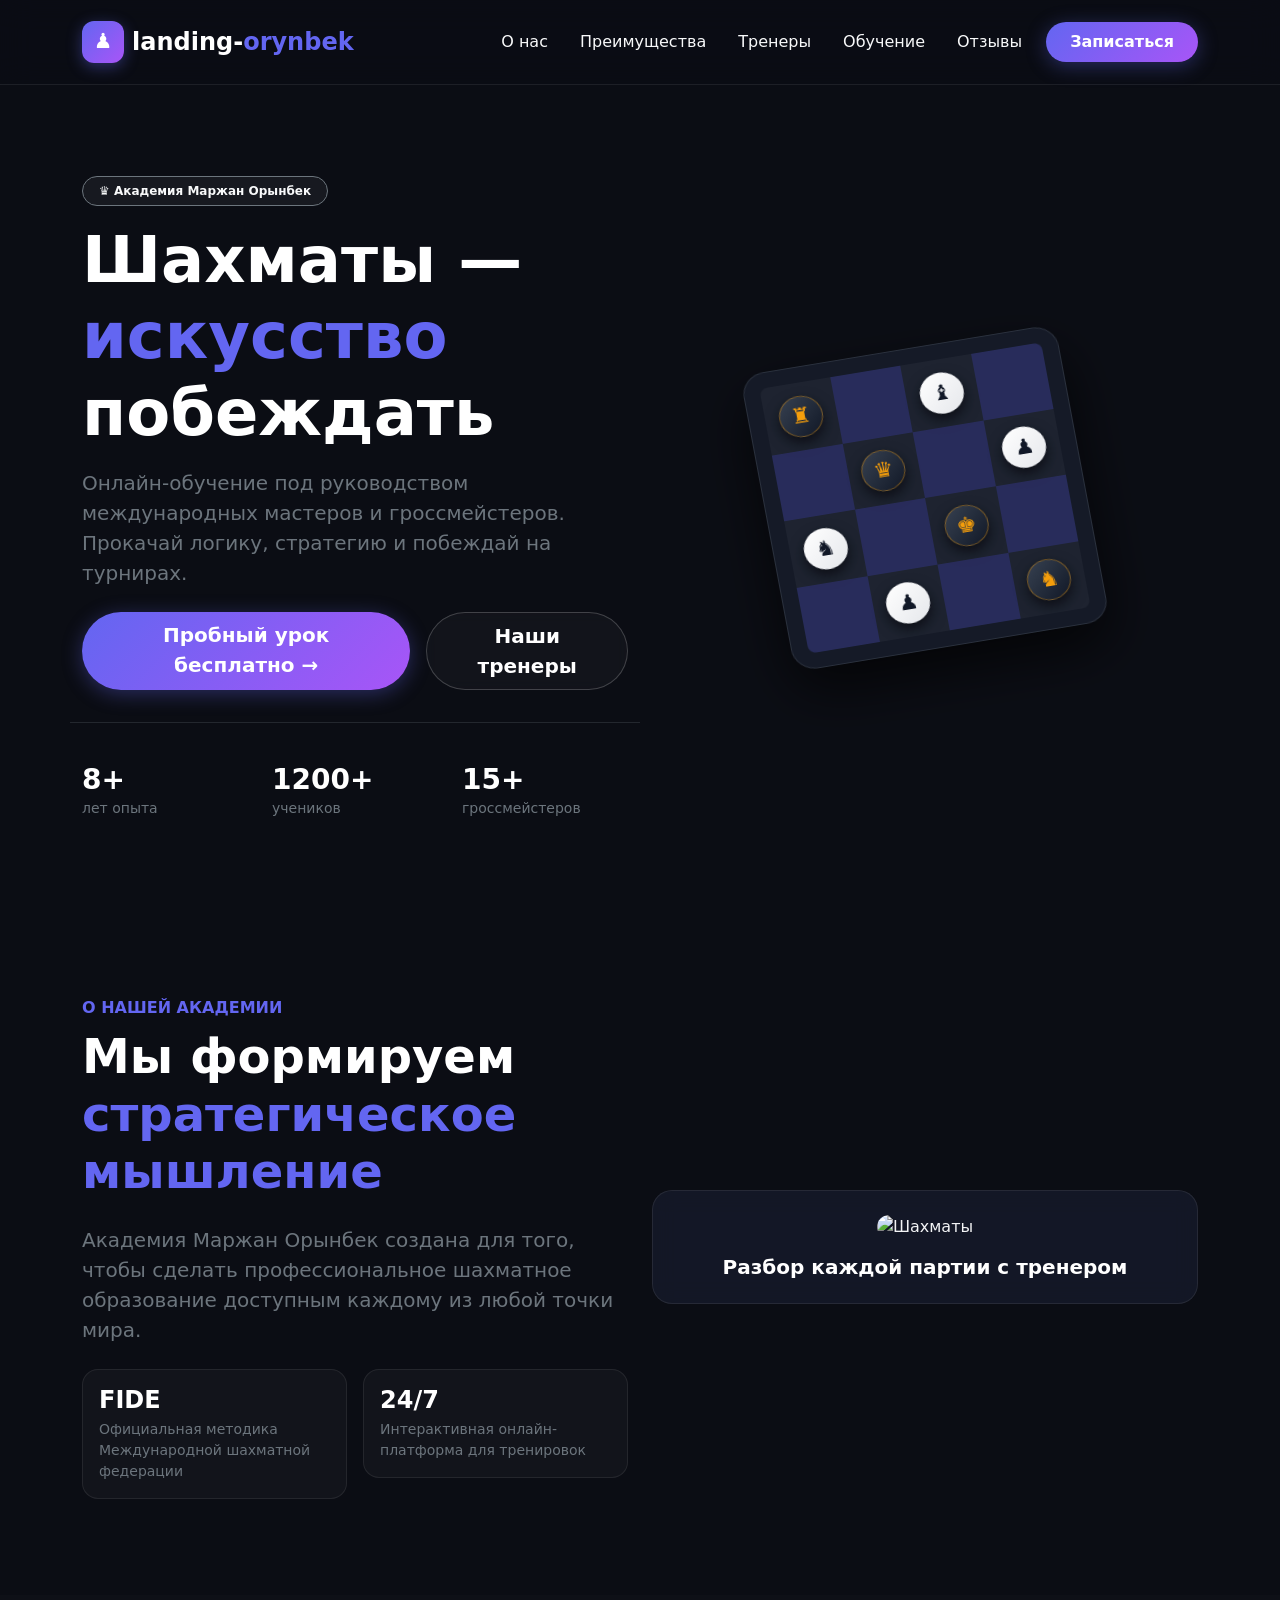
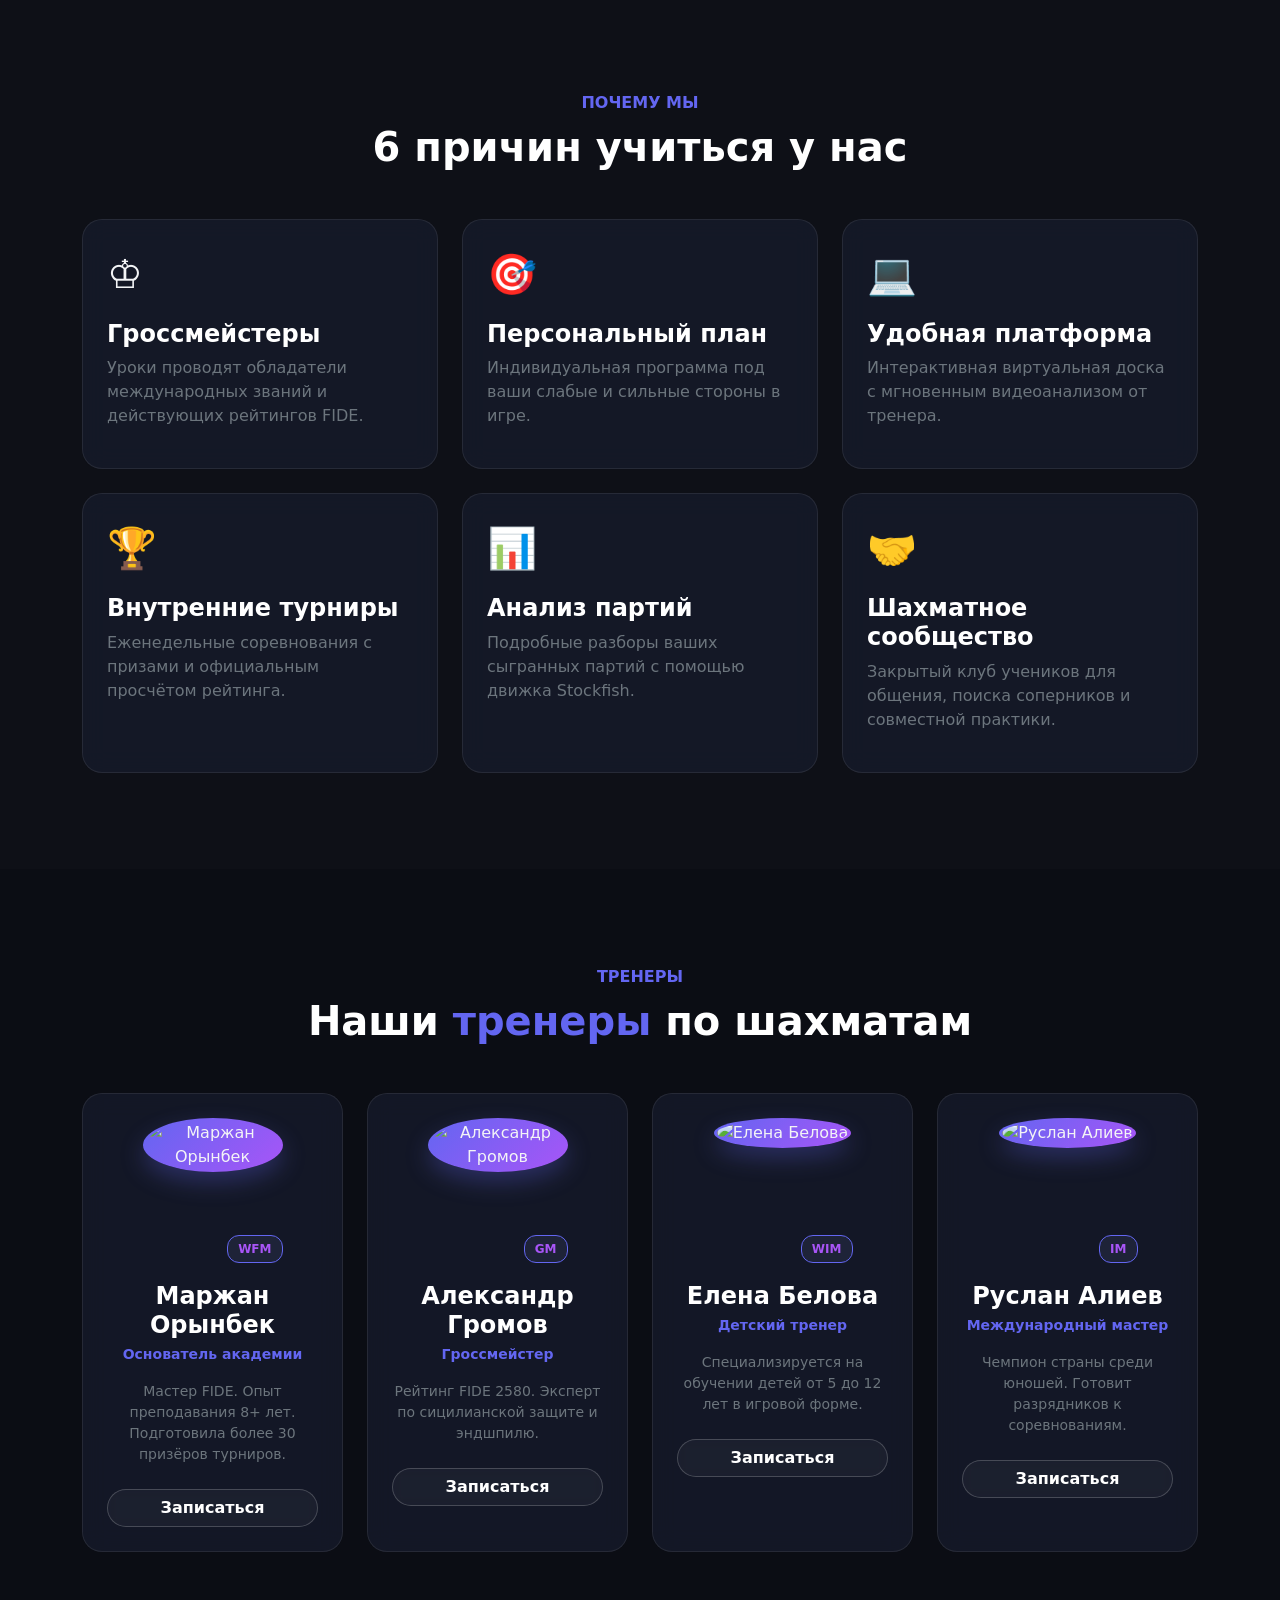
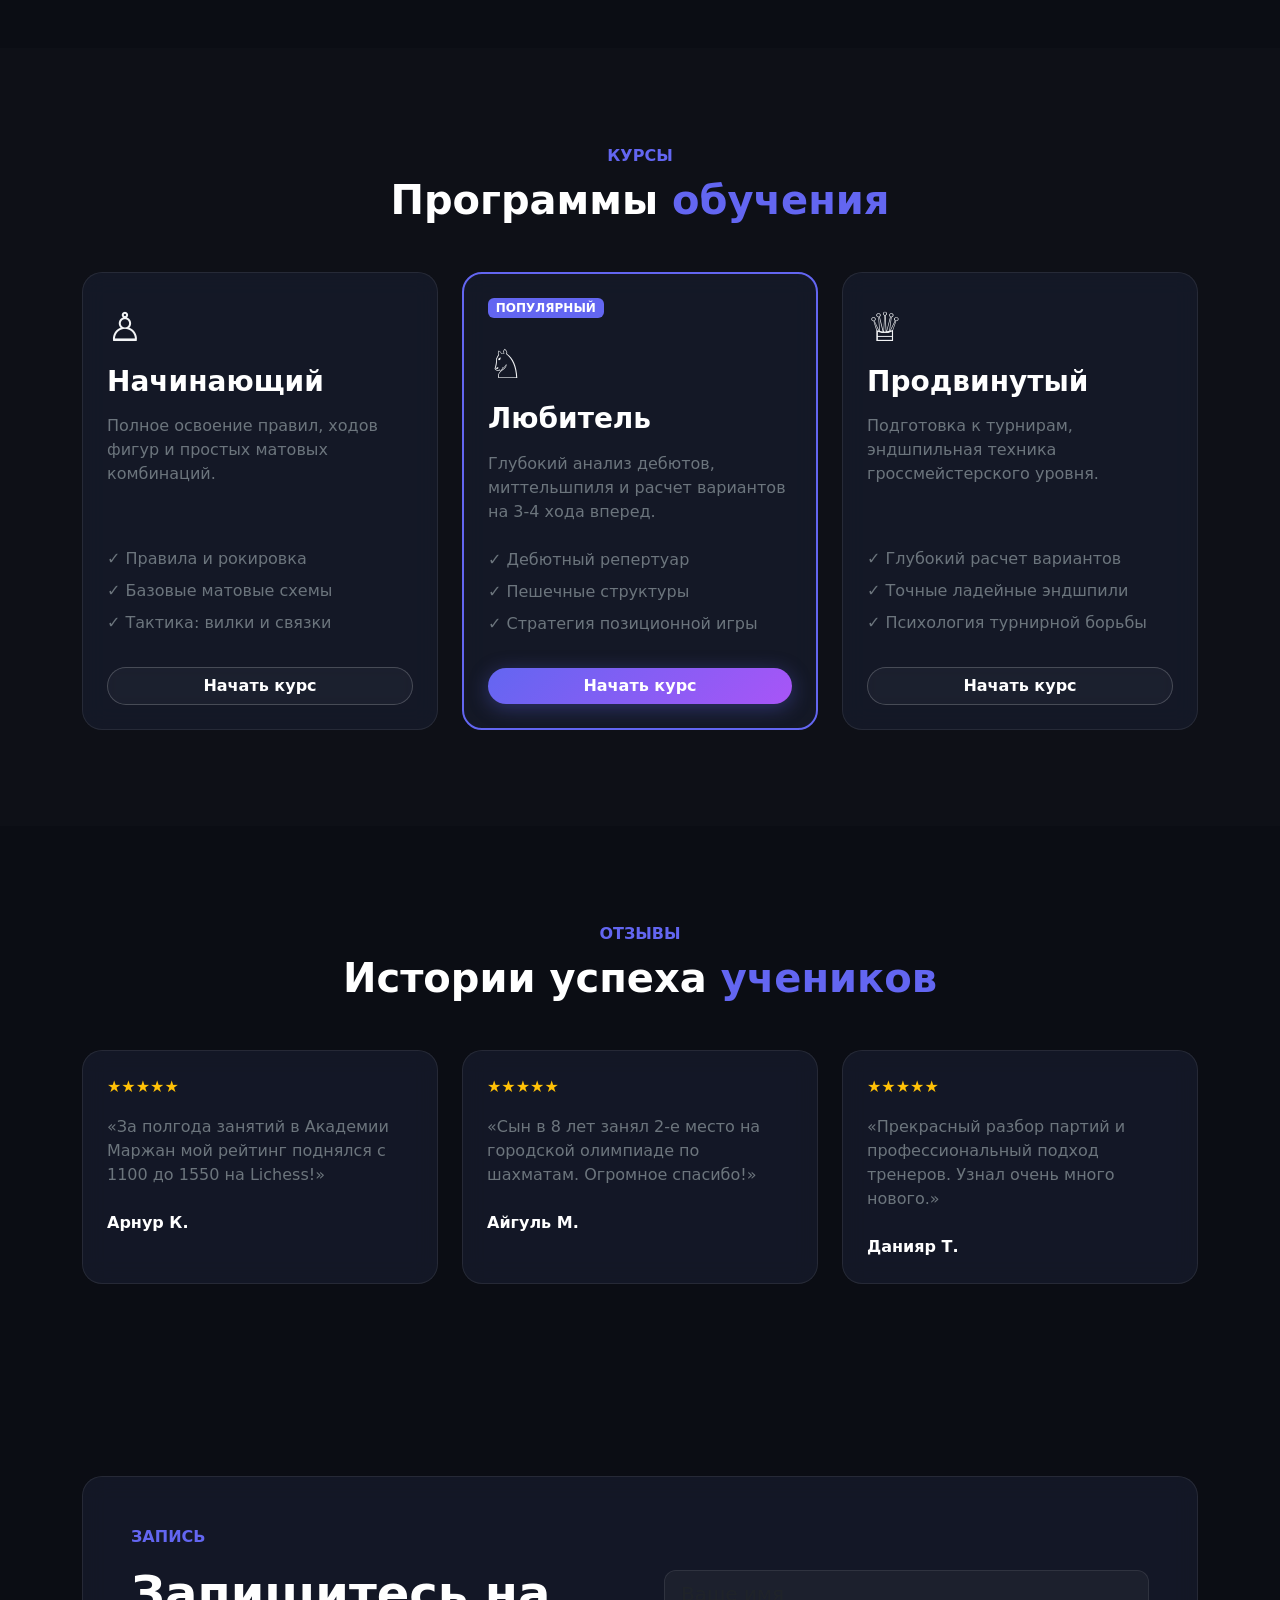
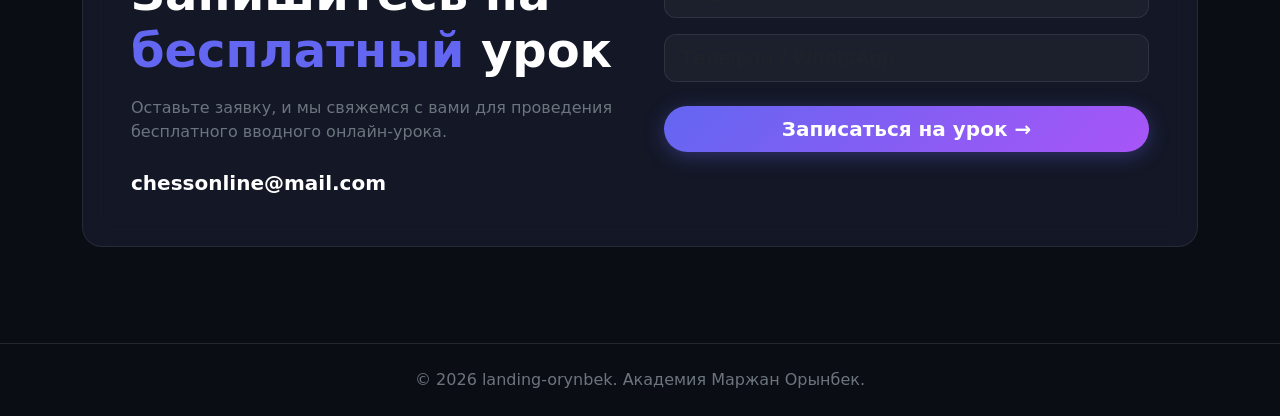
==== commit 599f6b5b: "Update index.html" ====
--- a/index.html
+++ b/index.html
@@ -3,7 +3,7 @@
 <head>
   <meta charset="UTF-8">
   <meta name="viewport" content="width=device-width, initial-scale=1.0">
-  <title>ChessOnline — Международная Шахматная Академия</title>
+  <title>landing-orynbek — Шахматная Академия Маржан Орынбек</title>
   
   <!-- Bootstrap 5 CSS via CDN -->
   <link href="https://cdn.jsdelivr.net/npm/bootstrap@5.3.3/dist/css/bootstrap.min.css" rel="stylesheet">
@@ -183,7 +183,6 @@
       border: 1px solid rgba(245, 158, 11, 0.4);
     }
 
-    /* Input Controls */
     .form-control {
       background-color: rgba(255, 255, 255, 0.04);
       border-color: rgba(255, 255, 255, 0.12);
@@ -201,12 +200,12 @@
 </head>
 <body>
 
-  <!-- 1. NAVBAR -->
+  <!-- NAVBAR -->
   <nav class="navbar navbar-expand-lg navbar-dark fixed-top py-3">
     <div class="container">
       <a class="navbar-brand d-flex align-items-center gap-2 fw-bold fs-4" href="#">
         <span class="logo-icon">♟</span>
-        <span>Chess<span style="color: #6366f1;">Online</span></span>
+        <span class="text-white">landing-<span style="color: #6366f1;">orynbek</span></span>
       </a>
       <button class="navbar-toggler" type="button" data-bs-toggle="collapse" data-bs-target="#navbarNav">
         <span class="navbar-toggler-icon"></span>
@@ -226,13 +225,13 @@
     </div>
   </nav>
 
-  <!-- 2. HERO SECTION -->
+  <!-- 1. HERO SECTION -->
   <section class="min-vh-100 d-flex align-items-center pt-5">
     <div class="container pt-5">
       <div class="row align-items-center gy-5">
         <div class="col-12 col-lg-6 text-center text-lg-start">
           <div class="badge border border-secondary text-light px-3 py-2 rounded-pill mb-3" style="background: rgba(255,255,255,0.05);">
-            <span>♛</span> Международная Академия Шахмат
+            <span>♛</span> Академия Маржан Орынбек
           </div>
           <h1 class="display-3 fw-bold mb-3 text-white">Шахматы — <span style="color: #6366f1;">искусство</span> побеждать</h1>
           <p class="lead text-secondary mb-4">Онлайн-обучение под руководством международных мастеров и гроссмейстеров. Прокачай логику, стратегию и побеждай на турнирах.</p>
@@ -257,7 +256,7 @@
         </div>
 
         <div class="col-12 col-lg-6 d-flex justify-content-center">
-          <div class="board-container p-3 rounded-4 border border-secondary border-opacity-25">
+          <div class="board-container p-3 border border-secondary border-opacity-25">
             <div class="chess-grid rounded-3 overflow-hidden">
               <div class="cell light"><div class="puck puck-black">♜</div></div>
               <div class="cell dark"></div>
@@ -285,14 +284,14 @@
     </div>
   </section>
 
-  <!-- 3. ABOUT SECTION -->
+  <!-- 2. ABOUT SECTION -->
   <section id="about" class="py-5">
     <div class="container py-5">
       <div class="row align-items-center gy-5">
         <div class="col-12 col-lg-6">
           <span style="color: #6366f1;" class="text-uppercase fw-bold">О нашей академии</span>
-          <h2 class="display-5 fw-bold text-white mt-2 mb-4">Мы не просто учим играть, мы формируем <span style="color: #6366f1;">мышление</span></h2>
-          <p class="text-secondary lead mb-4">ChessOnline была основана в 2018 году с целью сделать профессиональное шахматное образование доступным каждому из любой точки мира.</p>
+          <h2 class="display-5 fw-bold text-white mt-2 mb-4">Мы формируем <span style="color: #6366f1;">стратегическое мышление</span></h2>
+          <p class="text-secondary lead mb-4">Академия Маржан Орынбек создана для того, чтобы сделать профессиональное шахматное образование доступным каждому из любой точки мира.</p>
           <div class="row g-3">
             <div class="col-6">
               <div class="p-3 rounded-4" style="background: rgba(255,255,255,0.03); border: 1px solid rgba(255,255,255,0.08);">
@@ -303,7 +302,7 @@
             <div class="col-6">
               <div class="p-3 rounded-4" style="background: rgba(255,255,255,0.03); border: 1px solid rgba(255,255,255,0.08);">
                 <h4 class="fw-bold text-white mb-1">24/7</h4>
-                <p class="text-secondary small mb-0">Интерактивная онлайн-платформа для тренировок и турниров</p>
+                <p class="text-secondary small mb-0">Интерактивная онлайн-платформа для тренировок</p>
               </div>
             </div>
           </div>
@@ -311,19 +310,19 @@
         <div class="col-12 col-lg-6">
           <div class="card-custom p-4 text-center">
             <img src="https://images.unsplash.com/photo-1529699211952-734e80c4d42b?w=800&auto=format&fit=crop&q=80" alt="Шахматы" class="img-fluid rounded-4 mb-3">
-            <h5 class="fw-bold text-white mb-0">Интерактивный разбор каждой партии</h5>
-          </div>
-        </div>
-      </div>
-    </div>
-  </section>
-
-  <!-- 4. FEATURES SECTION -->
+            <h5 class="fw-bold text-white mb-0">Разбор каждой партии с тренером</h5>
+          </div>
+        </div>
+      </div>
+    </div>
+  </section>
+
+  <!-- 3. FEATURES SECTION -->
   <section id="features" class="py-5" style="background: rgba(255,255,255,0.01);">
     <div class="container py-5">
       <div class="text-center mb-5">
         <span style="color: #6366f1;" class="text-uppercase fw-bold">Почему мы</span>
-        <h2 class="display-6 fw-bold text-white mt-2">6 причин учиться в <span style="color: #6366f1;">ChessOnline</span></h2>
+        <h2 class="display-6 fw-bold text-white mt-2">6 причин учиться у нас</h2>
       </div>
 
       <div class="row g-4">
@@ -359,27 +358,26 @@
           <div class="card-custom p-4 h-100">
             <div class="fs-1 mb-3">📊</div>
             <h4 class="fw-bold text-white mb-2">Анализ партий</h4>
-            <p class="text-secondary">Подробные разборы ваших сыгранных партий с помощью движка Stockfish 16.</p>
+            <p class="text-secondary">Подробные разборы ваших сыгранных партий с помощью движка Stockfish.</p>
           </div>
         </div>
         <div class="col-12 col-md-6 col-lg-4">
           <div class="card-custom p-4 h-100">
             <div class="fs-1 mb-3">🤝</div>
             <h4 class="fw-bold text-white mb-2">Шахматное сообщество</h4>
-            <p class="text-secondary">Закрытый клуб учеников для общения, поиска соперников и совместного анализа.</p>
-          </div>
-        </div>
-      </div>
-    </div>
-  </section>
-
-  <!-- 5. TRAINERS SECTION (4 РАЗНЫХ ТРЕНЕРА С УНИКАЛЬНЫМИ ФОТО) -->
+            <p class="text-secondary">Закрытый клуб учеников для общения, поиска соперников и совместной практики.</p>
+          </div>
+        </div>
+      </div>
+    </div>
+  </section>
+
+  <!-- 4. TRAINERS SECTION -->
   <section id="trainers" class="py-5">
     <div class="container py-5">
       <div class="text-center mb-5">
         <span style="color: #6366f1;" class="text-uppercase fw-bold">Тренеры</span>
-        <h2 class="display-6 fw-bold text-white mt-2">Учитесь у <span style="color: #6366f1;">лучших мастеров</span></h2>
-        <p class="text-secondary">Наши наставники — действующие чемпионы и опытные педагоги</p>
+        <h2 class="display-6 fw-bold text-white mt-2">Наши <span style="color: #6366f1;">тренеры</span> по шахматам</h2>
       </div>
 
       <div class="row g-4">
@@ -391,8 +389,8 @@
               <span class="trainer-badge">WFM</span>
             </div>
             <h4 class="fw-bold text-white mb-1">Маржан Орынбек</h4>
-            <p style="color: #6366f1;" class="small fw-semibold mb-3">Главный тренер / Основатель</p>
-            <p class="text-secondary small mb-4">Мастер FIDE. Опыт преподавания 8+ лет. Автор методик для детей и взрослых.</p>
+            <p style="color: #6366f1;" class="small fw-semibold mb-3">Основатель академии</p>
+            <p class="text-secondary small mb-4">Мастер FIDE. Опыт преподавания 8+ лет. Подготовила более 30 призёров турниров.</p>
             <a href="#contacts" class="btn btn-outline-custom w-100 rounded-pill mt-auto">Записаться</a>
           </div>
         </div>
@@ -405,8 +403,8 @@
               <span class="trainer-badge">GM</span>
             </div>
             <h4 class="fw-bold text-white mb-1">Александр Громов</h4>
-            <p style="color: #6366f1;" class="small fw-semibold mb-3">Международный гроссмейстер</p>
-            <p class="text-secondary small mb-4">Рейтинг FIDE 2580. Эксперт по сицилианской защите и эндшпильной технике.</p>
+            <p style="color: #6366f1;" class="small fw-semibold mb-3">Гроссмейстер</p>
+            <p class="text-secondary small mb-4">Рейтинг FIDE 2580. Эксперт по сицилианской защите и эндшпилю.</p>
             <a href="#contacts" class="btn btn-outline-custom w-100 rounded-pill mt-auto">Записаться</a>
           </div>
         </div>
@@ -419,8 +417,8 @@
               <span class="trainer-badge">WIM</span>
             </div>
             <h4 class="fw-bold text-white mb-1">Елена Белова</h4>
-            <p style="color: #6366f1;" class="small fw-semibold mb-3">Детский психолог-тренер</p>
-            <p class="text-secondary small mb-4">Специализируется на детском обучении от 5 до 12 лет. Превращает уроки в игру.</p>
+            <p style="color: #6366f1;" class="small fw-semibold mb-3">Детский тренер</p>
+            <p class="text-secondary small mb-4">Специализируется на обучении детей от 5 до 12 лет в игровой форме.</p>
             <a href="#contacts" class="btn btn-outline-custom w-100 rounded-pill mt-auto">Записаться</a>
           </div>
         </div>
@@ -434,7 +432,7 @@
             </div>
             <h4 class="fw-bold text-white mb-1">Руслан Алиев</h4>
             <p style="color: #6366f1;" class="small fw-semibold mb-3">Международный мастер</p>
-            <p class="text-secondary small mb-4">Чемпион страны среди юношей. Готовит разрядников к профессиональным турнирам.</p>
+            <p class="text-secondary small mb-4">Чемпион страны среди юношей. Готовит разрядников к соревнованиям.</p>
             <a href="#contacts" class="btn btn-outline-custom w-100 rounded-pill mt-auto">Записаться</a>
           </div>
         </div>
@@ -442,7 +440,7 @@
     </div>
   </section>
 
-  <!-- 6. LEVELS SECTION -->
+  <!-- 5. LEVELS SECTION -->
   <section id="levels" class="py-5" style="background: rgba(255,255,255,0.01);">
     <div class="container py-5">
       <div class="text-center mb-5">
@@ -469,7 +467,7 @@
           <div class="card-custom p-4 h-100 d-flex flex-column" style="border: 2px solid #6366f1;">
             <span class="badge mb-3" style="background: #6366f1; width: fit-content;">ПОПУЛЯРНЫЙ</span>
             <div class="fs-1 mb-2">♘</div>
-            <h3 class="fw-bold text-white mb-3">Любитель (1000-1500)</h3>
+            <h3 class="fw-bold text-white mb-3">Любитель</h3>
             <p class="text-secondary mb-4">Глубокий анализ дебютов, миттельшпиля и расчет вариантов на 3-4 хода вперед.</p>
             <ul class="list-unstyled text-secondary mb-4 mt-auto">
               <li class="mb-2">✓ Дебютный репертуар</li>
@@ -483,7 +481,7 @@
         <div class="col-12 col-md-6 col-lg-4">
           <div class="card-custom p-4 h-100 d-flex flex-column">
             <div class="fs-1 mb-2">♕</div>
-            <h3 class="fw-bold text-white mb-3">Продвинутый (1500+)</h3>
+            <h3 class="fw-bold text-white mb-3">Продвинутый</h3>
             <p class="text-secondary mb-4">Подготовка к турнирам, эндшпильная техника гроссмейстерского уровня.</p>
             <ul class="list-unstyled text-secondary mb-4 mt-auto">
               <li class="mb-2">✓ Глубокий расчет вариантов</li>
@@ -497,50 +495,41 @@
     </div>
   </section>
 
-  <!-- 7. REVIEWS SECTION -->
+  <!-- 6. REVIEWS SECTION -->
   <section id="reviews" class="py-5">
     <div class="container py-5">
       <div class="text-center mb-5">
         <span style="color: #6366f1;" class="text-uppercase fw-bold">Отзывы</span>
-        <h2 class="display-6 fw-bold text-white mt-2">Истории успеха <span style="color: #6366f1;">наших учеников</span></h2>
+        <h2 class="display-6 fw-bold text-white mt-2">Истории успеха <span style="color: #6366f1;">учеников</span></h2>
       </div>
 
       <div class="row g-4">
         <div class="col-12 col-md-4">
           <div class="card-custom p-4 h-100">
             <div class="text-warning mb-3">★★★★★</div>
-            <p class="text-secondary mb-4">«Маржан помогла мне понять шахматы как красивую стратегию. За полгода рейтинг поднялся с 1100 до 1550 на Lichess!»</p>
-            <div class="d-flex align-items-center gap-3">
-              <div class="fw-bold text-white">Арнур К.</div>
-              <small class="text-secondary">• Студент</small>
-            </div>
+            <p class="text-secondary mb-4">«За полгода занятий в Академии Маржан мой рейтинг поднялся с 1100 до 1550 на Lichess!»</p>
+            <div class="fw-bold text-white">Арнур К.</div>
           </div>
         </div>
         <div class="col-12 col-md-4">
           <div class="card-custom p-4 h-100">
             <div class="text-warning mb-3">★★★★★</div>
-            <p class="text-secondary mb-4">«Занимаемся с Русланом Алиевым. Сыну 8 лет, уже занял 2-е место на районном турнире! Очень благодарим академию.»</p>
-            <div class="d-flex align-items-center gap-3">
-              <div class="fw-bold text-white">Айгуль М.</div>
-              <small class="text-secondary">• Мама ученика</small>
-            </div>
+            <p class="text-secondary mb-4">«Сын в 8 лет занял 2-е место на городской олимпиаде по шахматам. Огромное спасибо!»</p>
+            <div class="fw-bold text-white">Айгуль М.</div>
           </div>
         </div>
         <div class="col-12 col-md-4">
           <div class="card-custom p-4 h-100">
             <div class="text-warning mb-3">★★★★★</div>
-            <p class="text-secondary mb-4">«Отличные разборы партий с Александром Громовым. Узнал тонкости, о которых не пишут в стандартных книгах.»</p>
-            <div class="d-flex align-items-center gap-3">
-              <div class="fw-bold text-white">Данияр Т.</div>
-              <small class="text-secondary">• Взрослый любитель</small>
-            </div>
-          </div>
-        </div>
-      </div>
-    </div>
-  </section>
-
-  <!-- 8. CONTACTS SECTION -->
+            <p class="text-secondary mb-4">«Прекрасный разбор партий и профессиональный подход тренеров. Узнал очень много нового.»</p>
+            <div class="fw-bold text-white">Данияр Т.</div>
+          </div>
+        </div>
+      </div>
+    </div>
+  </section>
+
+  <!-- 7. CONTACTS SECTION -->
   <section id="contacts" class="py-5">
     <div class="container py-5">
       <div class="card-custom p-4 p-lg-5">
@@ -548,34 +537,18 @@
           <div class="col-12 col-lg-6">
             <span style="color: #6366f1;" class="text-uppercase fw-bold">Запись</span>
             <h2 class="display-5 fw-bold my-3 text-white">Запишитесь на <span style="color: #6366f1;">бесплатный</span> урок</h2>
-            <p class="text-secondary mb-4">Оставьте заявку, и наш менеджер свяжется с вами в течение 15 минут для проведения пробного онлайн-урока.</p>
-            <div class="d-flex align-items-center gap-3 mb-3">
-              <div class="logo-icon">✉</div>
-              <div>
-                <small class="text-secondary d-block">СВЯЗЬ С НАМИ</small>
-                <strong class="text-white fs-5">chessonline@mail.com</strong>
-              </div>
-            </div>
+            <p class="text-secondary mb-4">Оставьте заявку, и мы свяжемся с вами для проведения бесплатного вводного онлайн-урока.</p>
+            <strong class="text-white fs-5">chessonline@mail.com</strong>
           </div>
           <div class="col-12 col-lg-6">
             <form>
               <div class="mb-3">
-                <label class="form-label text-secondary">Ваше имя</label>
-                <input type="text" class="form-control form-control-lg" placeholder="Маржан" required>
+                <input type="text" class="form-control form-control-lg" placeholder="Ваше имя" required>
               </div>
               <div class="mb-3">
-                <label class="form-label text-secondary">Телефон / WhatsApp</label>
-                <input type="tel" class="form-control form-control-lg" placeholder="+7 (700) 000-00-00" required>
+                <input type="tel" class="form-control form-control-lg" placeholder="Телефон / WhatsApp" required>
               </div>
-              <div class="mb-3">
-                <label class="form-label text-secondary">Ваш текущий уровень</label>
-                <select class="form-control form-control-lg text-white" style="background-color: #1e2338;">
-                  <option>Начинающий (с нуля)</option>
-                  <option>Любитель (знаю правила)</option>
-                  <option>Продвинутый (есть разряд)</option>
-                </select>
-              </div>
-              <button type="submit" class="btn btn-gradient btn-lg w-100 rounded-pill mt-2">Получить бесплатный урок →</button>
+              <button type="submit" class="btn btn-gradient btn-lg w-100 rounded-pill mt-2">Записаться на урок →</button>
             </form>
           </div>
         </div>
@@ -586,7 +559,7 @@
   <!-- FOOTER -->
   <footer class="py-4 border-top border-secondary border-opacity-25 text-center">
     <div class="container">
-      <p class="text-secondary mb-0">© 2026 ChessOnline. Международная шахматная академия Маржан Орынбек.</p>
+      <p class="text-secondary mb-0">© 2026 landing-orynbek. Академия Маржан Орынбек.</p>
     </div>
   </footer>
 
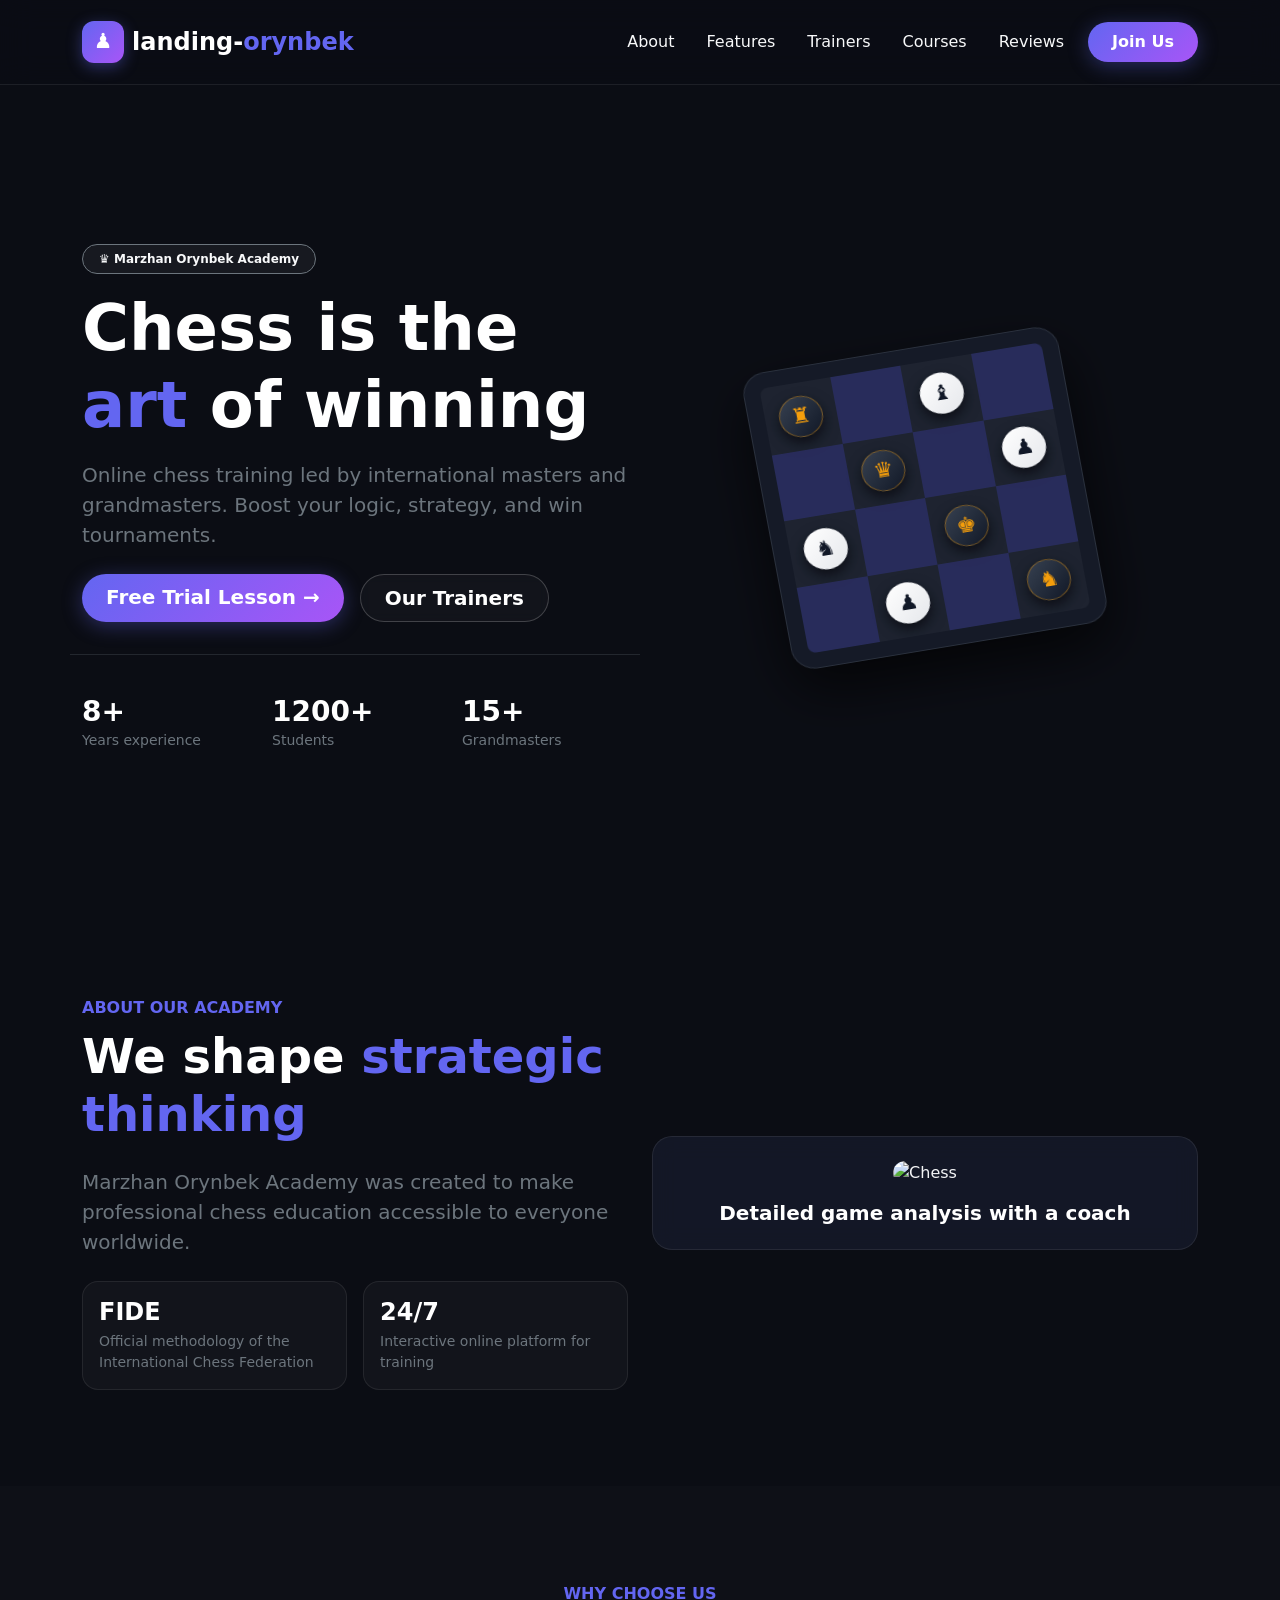
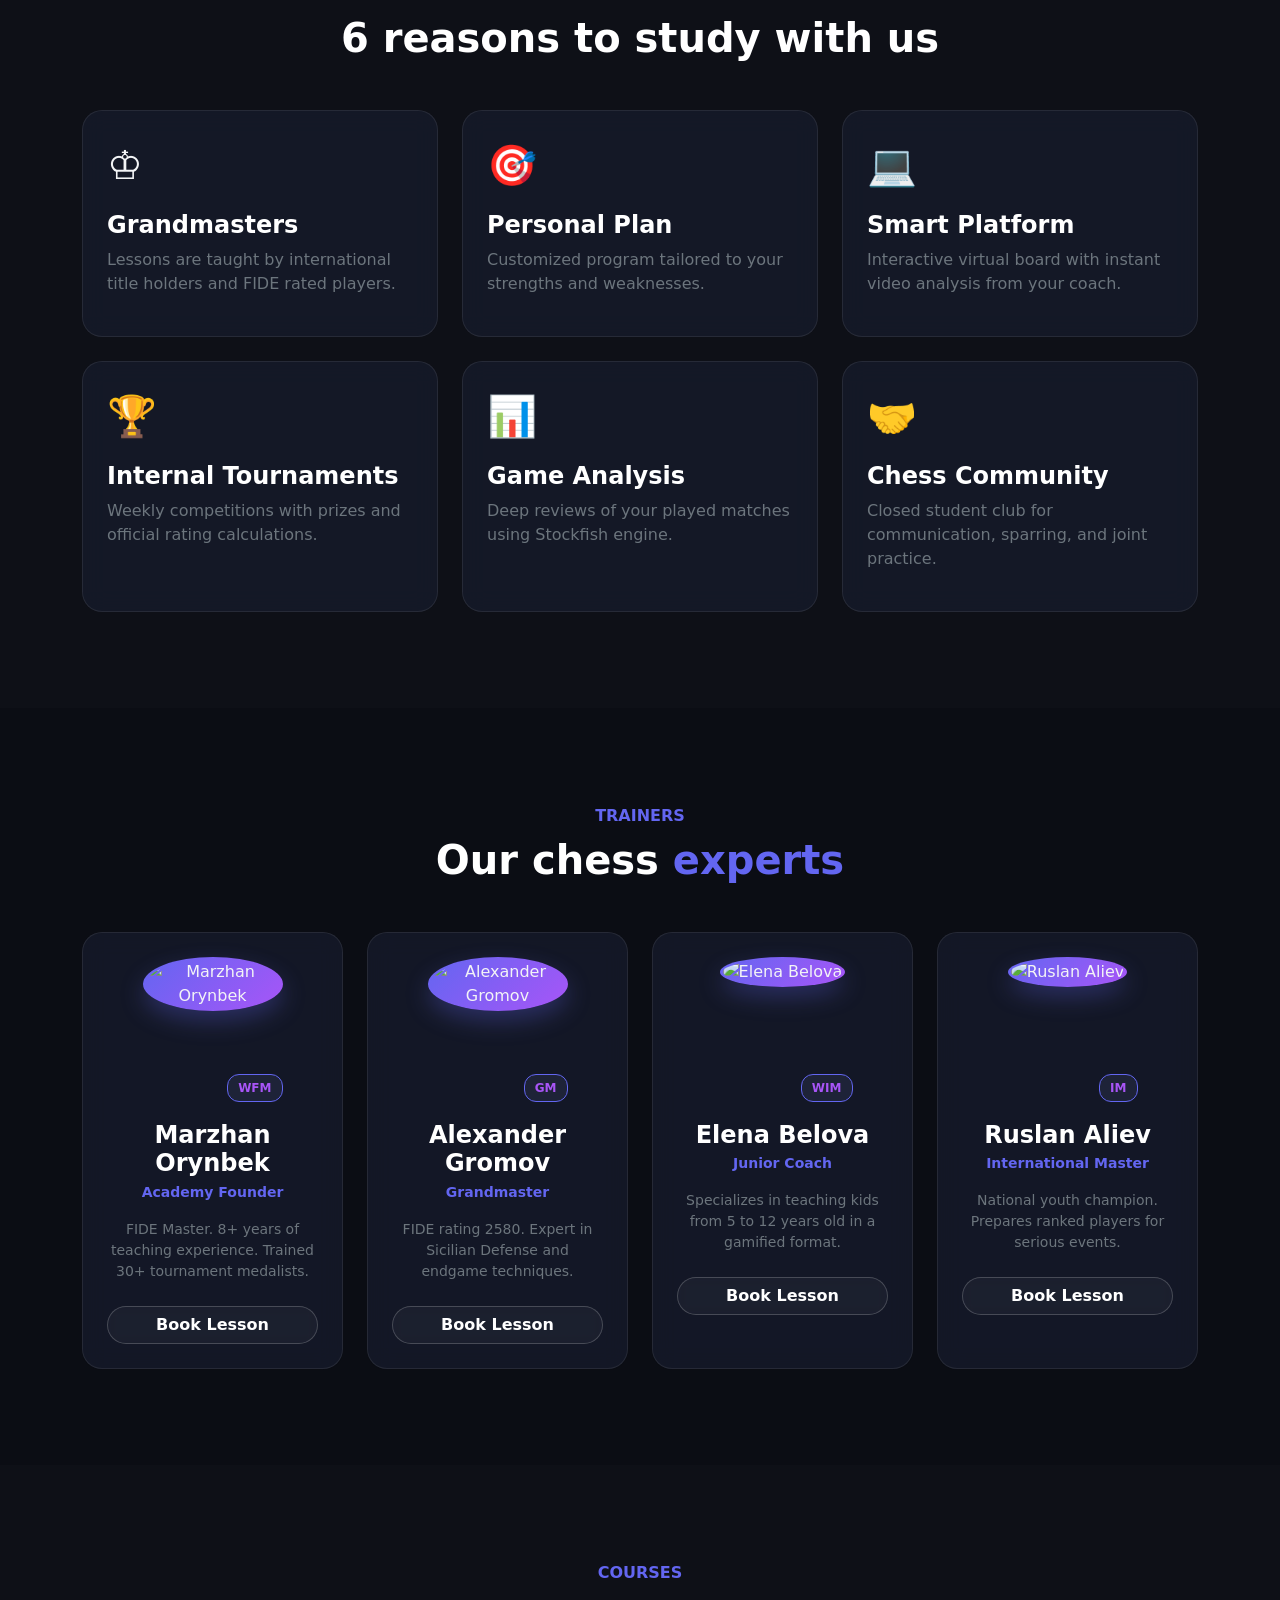
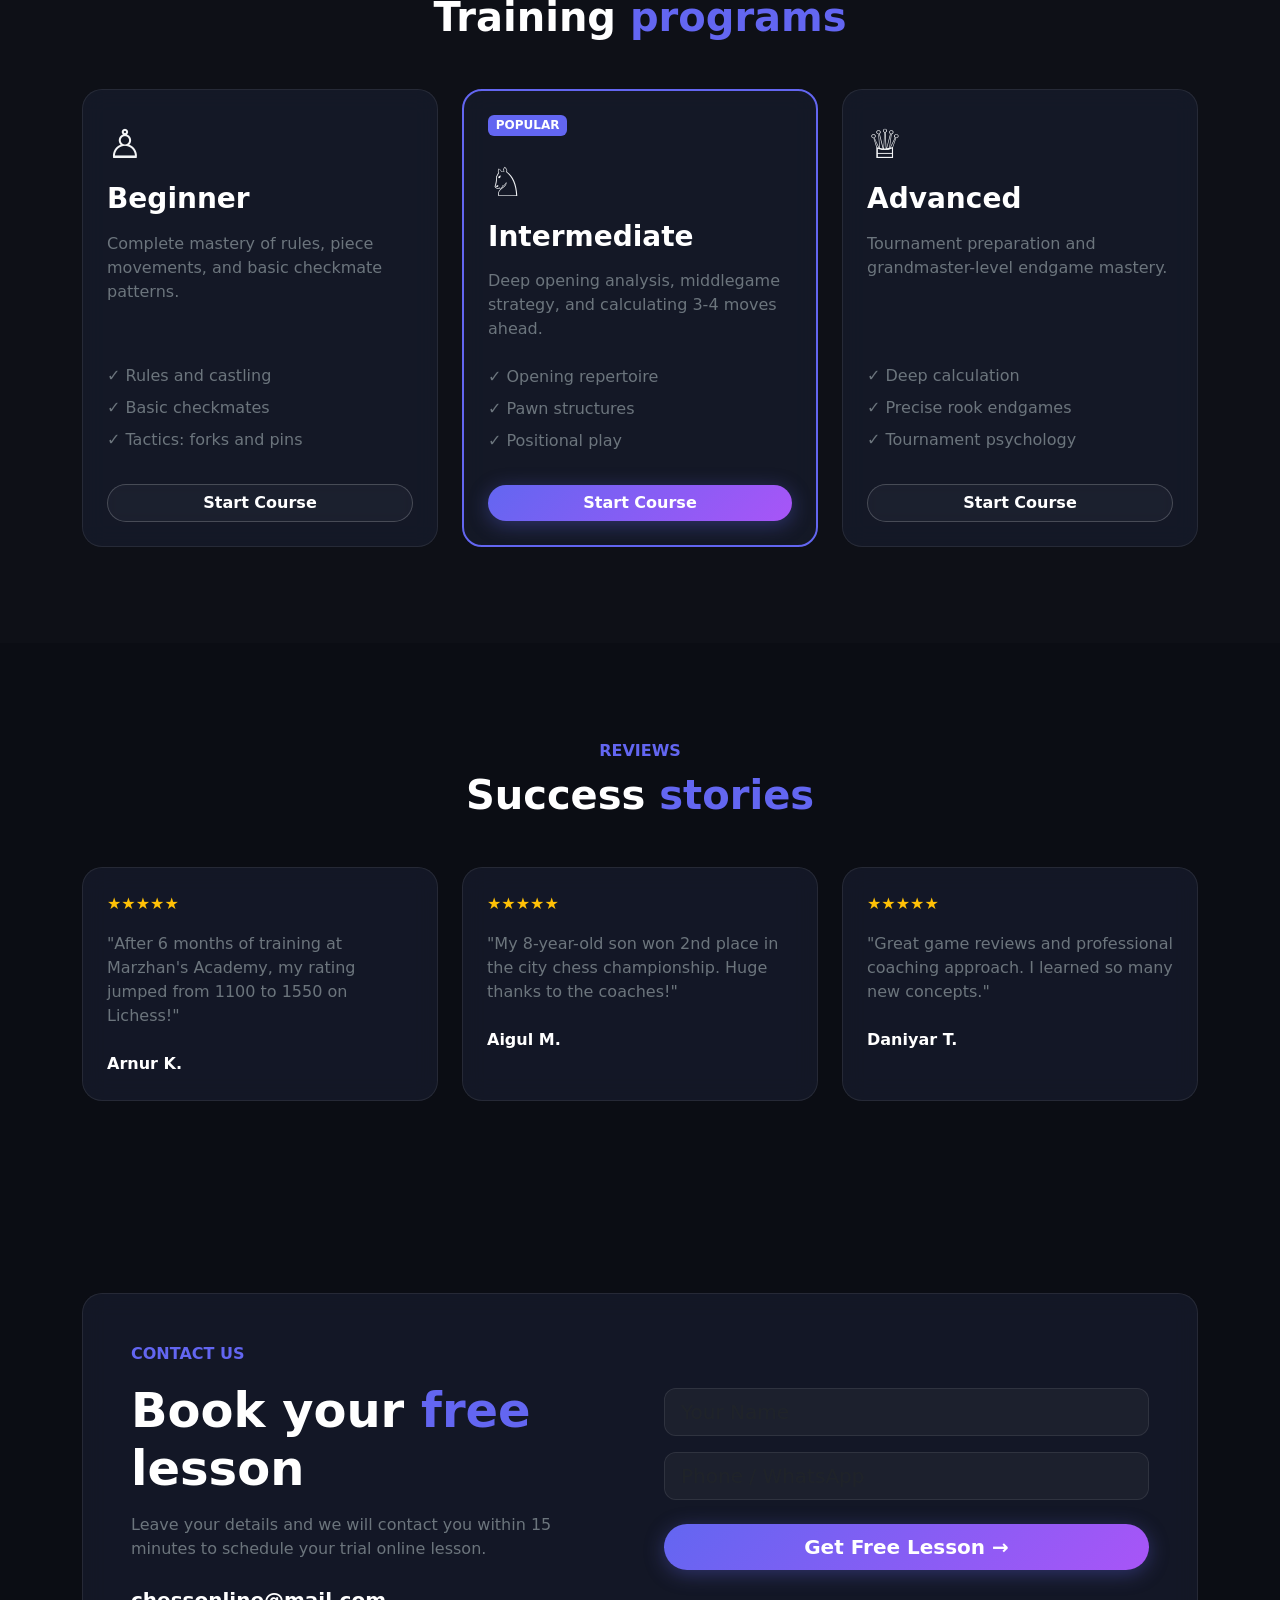
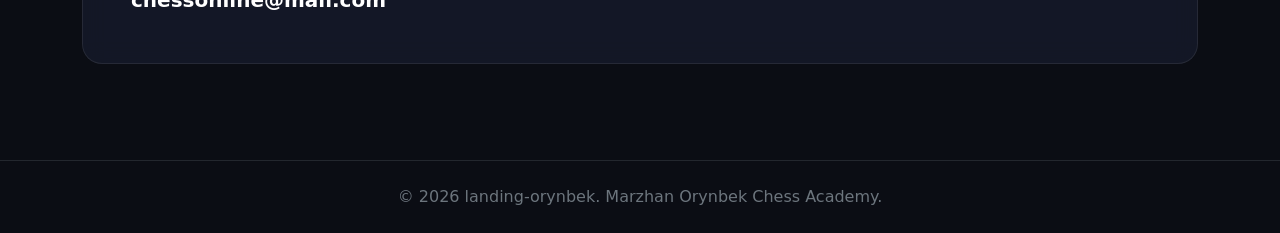
==== commit 09799bf9: "Update index.html" ====
--- a/index.html
+++ b/index.html
@@ -1,9 +1,9 @@
 <!DOCTYPE html>
-<html lang="ru">
+<html lang="en">
 <head>
   <meta charset="UTF-8">
   <meta name="viewport" content="width=device-width, initial-scale=1.0">
-  <title>landing-orynbek — Шахматная Академия Маржан Орынбек</title>
+  <title>landing-orynbek — Marzhan Orynbek Chess Academy</title>
   
   <!-- Bootstrap 5 CSS via CDN -->
   <link href="https://cdn.jsdelivr.net/npm/bootstrap@5.3.3/dist/css/bootstrap.min.css" rel="stylesheet">
@@ -212,13 +212,13 @@
       </button>
       <div class="collapse navbar-collapse" id="navbarNav">
         <ul class="navbar-nav ms-auto align-items-lg-center gap-lg-3">
-          <li class="nav-item"><a class="nav-link text-light" href="#about">О нас</a></li>
-          <li class="nav-item"><a class="nav-link text-light" href="#features">Преимущества</a></li>
-          <li class="nav-item"><a class="nav-link text-light" href="#trainers">Тренеры</a></li>
-          <li class="nav-item"><a class="nav-link text-light" href="#levels">Обучение</a></li>
-          <li class="nav-item"><a class="nav-link text-light" href="#reviews">Отзывы</a></li>
+          <li class="nav-item"><a class="nav-link text-light" href="#about">About</a></li>
+          <li class="nav-item"><a class="nav-link text-light" href="#features">Features</a></li>
+          <li class="nav-item"><a class="nav-link text-light" href="#trainers">Trainers</a></li>
+          <li class="nav-item"><a class="nav-link text-light" href="#levels">Courses</a></li>
+          <li class="nav-item"><a class="nav-link text-light" href="#reviews">Reviews</a></li>
           <li class="nav-item mt-2 mt-lg-0">
-            <a class="btn btn-gradient px-4 py-2 rounded-pill" href="#contacts">Записаться</a>
+            <a class="btn btn-gradient px-4 py-2 rounded-pill" href="#contacts">Join Us</a>
           </li>
         </ul>
       </div>
@@ -231,26 +231,26 @@
       <div class="row align-items-center gy-5">
         <div class="col-12 col-lg-6 text-center text-lg-start">
           <div class="badge border border-secondary text-light px-3 py-2 rounded-pill mb-3" style="background: rgba(255,255,255,0.05);">
-            <span>♛</span> Академия Маржан Орынбек
-          </div>
-          <h1 class="display-3 fw-bold mb-3 text-white">Шахматы — <span style="color: #6366f1;">искусство</span> побеждать</h1>
-          <p class="lead text-secondary mb-4">Онлайн-обучение под руководством международных мастеров и гроссмейстеров. Прокачай логику, стратегию и побеждай на турнирах.</p>
+            <span>♛</span> Marzhan Orynbek Academy
+          </div>
+          <h1 class="display-3 fw-bold mb-3 text-white">Chess is the <span style="color: #6366f1;">art</span> of winning</h1>
+          <p class="lead text-secondary mb-4">Online chess training led by international masters and grandmasters. Boost your logic, strategy, and win tournaments.</p>
           <div class="d-flex flex-column flex-sm-row gap-3 justify-content-center justify-content-lg-start mb-5">
-            <a href="#contacts" class="btn btn-gradient btn-lg px-4 rounded-pill">Пробный урок бесплатно →</a>
-            <a href="#trainers" class="btn btn-outline-custom btn-lg px-4 rounded-pill">Наши тренеры</a>
+            <a href="#contacts" class="btn btn-gradient btn-lg px-4 rounded-pill">Free Trial Lesson →</a>
+            <a href="#trainers" class="btn btn-outline-custom btn-lg px-4 rounded-pill">Our Trainers</a>
           </div>
           <div class="row text-center text-lg-start border-top border-secondary border-opacity-25 pt-4 gy-3">
             <div class="col-4">
               <h3 class="fw-bold mb-0 text-white">8+</h3>
-              <small class="text-secondary">лет опыта</small>
+              <small class="text-secondary">Years experience</small>
             </div>
             <div class="col-4">
               <h3 class="fw-bold mb-0 text-white">1200+</h3>
-              <small class="text-secondary">учеников</small>
+              <small class="text-secondary">Students</small>
             </div>
             <div class="col-4">
               <h3 class="fw-bold mb-0 text-white">15+</h3>
-              <small class="text-secondary">гроссмейстеров</small>
+              <small class="text-secondary">Grandmasters</small>
             </div>
           </div>
         </div>
@@ -289,28 +289,28 @@
     <div class="container py-5">
       <div class="row align-items-center gy-5">
         <div class="col-12 col-lg-6">
-          <span style="color: #6366f1;" class="text-uppercase fw-bold">О нашей академии</span>
-          <h2 class="display-5 fw-bold text-white mt-2 mb-4">Мы формируем <span style="color: #6366f1;">стратегическое мышление</span></h2>
-          <p class="text-secondary lead mb-4">Академия Маржан Орынбек создана для того, чтобы сделать профессиональное шахматное образование доступным каждому из любой точки мира.</p>
+          <span style="color: #6366f1;" class="text-uppercase fw-bold">About Our Academy</span>
+          <h2 class="display-5 fw-bold text-white mt-2 mb-4">We shape <span style="color: #6366f1;">strategic thinking</span></h2>
+          <p class="text-secondary lead mb-4">Marzhan Orynbek Academy was created to make professional chess education accessible to everyone worldwide.</p>
           <div class="row g-3">
             <div class="col-6">
               <div class="p-3 rounded-4" style="background: rgba(255,255,255,0.03); border: 1px solid rgba(255,255,255,0.08);">
                 <h4 class="fw-bold text-white mb-1">FIDE</h4>
-                <p class="text-secondary small mb-0">Официальная методика Международной шахматной федерации</p>
+                <p class="text-secondary small mb-0">Official methodology of the International Chess Federation</p>
               </div>
             </div>
             <div class="col-6">
               <div class="p-3 rounded-4" style="background: rgba(255,255,255,0.03); border: 1px solid rgba(255,255,255,0.08);">
                 <h4 class="fw-bold text-white mb-1">24/7</h4>
-                <p class="text-secondary small mb-0">Интерактивная онлайн-платформа для тренировок</p>
+                <p class="text-secondary small mb-0">Interactive online platform for training</p>
               </div>
             </div>
           </div>
         </div>
         <div class="col-12 col-lg-6">
           <div class="card-custom p-4 text-center">
-            <img src="https://images.unsplash.com/photo-1529699211952-734e80c4d42b?w=800&auto=format&fit=crop&q=80" alt="Шахматы" class="img-fluid rounded-4 mb-3">
-            <h5 class="fw-bold text-white mb-0">Разбор каждой партии с тренером</h5>
+            <img src="https://images.unsplash.com/photo-1529699211952-734e80c4d42b?w=800&auto=format&fit=crop&q=80" alt="Chess" class="img-fluid rounded-4 mb-3">
+            <h5 class="fw-bold text-white mb-0">Detailed game analysis with a coach</h5>
           </div>
         </div>
       </div>
@@ -321,51 +321,51 @@
   <section id="features" class="py-5" style="background: rgba(255,255,255,0.01);">
     <div class="container py-5">
       <div class="text-center mb-5">
-        <span style="color: #6366f1;" class="text-uppercase fw-bold">Почему мы</span>
-        <h2 class="display-6 fw-bold text-white mt-2">6 причин учиться у нас</h2>
+        <span style="color: #6366f1;" class="text-uppercase fw-bold">Why Choose Us</span>
+        <h2 class="display-6 fw-bold text-white mt-2">6 reasons to study with us</h2>
       </div>
 
       <div class="row g-4">
         <div class="col-12 col-md-6 col-lg-4">
           <div class="card-custom p-4 h-100">
             <div class="fs-1 mb-3">♔</div>
-            <h4 class="fw-bold text-white mb-2">Гроссмейстеры</h4>
-            <p class="text-secondary">Уроки проводят обладатели международных званий и действующих рейтингов FIDE.</p>
+            <h4 class="fw-bold text-white mb-2">Grandmasters</h4>
+            <p class="text-secondary">Lessons are taught by international title holders and FIDE rated players.</p>
           </div>
         </div>
         <div class="col-12 col-md-6 col-lg-4">
           <div class="card-custom p-4 h-100">
             <div class="fs-1 mb-3">🎯</div>
-            <h4 class="fw-bold text-white mb-2">Персональный план</h4>
-            <p class="text-secondary">Индивидуальная программа под ваши слабые и сильные стороны в игре.</p>
+            <h4 class="fw-bold text-white mb-2">Personal Plan</h4>
+            <p class="text-secondary">Customized program tailored to your strengths and weaknesses.</p>
           </div>
         </div>
         <div class="col-12 col-md-6 col-lg-4">
           <div class="card-custom p-4 h-100">
             <div class="fs-1 mb-3">💻</div>
-            <h4 class="fw-bold text-white mb-2">Удобная платформа</h4>
-            <p class="text-secondary">Интерактивная виртуальная доска с мгновенным видеоанализом от тренера.</p>
+            <h4 class="fw-bold text-white mb-2">Smart Platform</h4>
+            <p class="text-secondary">Interactive virtual board with instant video analysis from your coach.</p>
           </div>
         </div>
         <div class="col-12 col-md-6 col-lg-4">
           <div class="card-custom p-4 h-100">
             <div class="fs-1 mb-3">🏆</div>
-            <h4 class="fw-bold text-white mb-2">Внутренние турниры</h4>
-            <p class="text-secondary">Еженедельные соревнования с призами и официальным просчётом рейтинга.</p>
+            <h4 class="fw-bold text-white mb-2">Internal Tournaments</h4>
+            <p class="text-secondary">Weekly competitions with prizes and official rating calculations.</p>
           </div>
         </div>
         <div class="col-12 col-md-6 col-lg-4">
           <div class="card-custom p-4 h-100">
             <div class="fs-1 mb-3">📊</div>
-            <h4 class="fw-bold text-white mb-2">Анализ партий</h4>
-            <p class="text-secondary">Подробные разборы ваших сыгранных партий с помощью движка Stockfish.</p>
+            <h4 class="fw-bold text-white mb-2">Game Analysis</h4>
+            <p class="text-secondary">Deep reviews of your played matches using Stockfish engine.</p>
           </div>
         </div>
         <div class="col-12 col-md-6 col-lg-4">
           <div class="card-custom p-4 h-100">
             <div class="fs-1 mb-3">🤝</div>
-            <h4 class="fw-bold text-white mb-2">Шахматное сообщество</h4>
-            <p class="text-secondary">Закрытый клуб учеников для общения, поиска соперников и совместной практики.</p>
+            <h4 class="fw-bold text-white mb-2">Chess Community</h4>
+            <p class="text-secondary">Closed student club for communication, sparring, and joint practice.</p>
           </div>
         </div>
       </div>
@@ -376,64 +376,64 @@
   <section id="trainers" class="py-5">
     <div class="container py-5">
       <div class="text-center mb-5">
-        <span style="color: #6366f1;" class="text-uppercase fw-bold">Тренеры</span>
-        <h2 class="display-6 fw-bold text-white mt-2">Наши <span style="color: #6366f1;">тренеры</span> по шахматам</h2>
+        <span style="color: #6366f1;" class="text-uppercase fw-bold">Trainers</span>
+        <h2 class="display-6 fw-bold text-white mt-2">Our chess <span style="color: #6366f1;">experts</span></h2>
       </div>
 
       <div class="row g-4">
-        <!-- Тренер 1 -->
+        <!-- Trainer 1 -->
         <div class="col-12 col-md-6 col-lg-3">
           <div class="card-custom p-4 text-center h-100">
             <div class="trainer-avatar-container">
-              <img src="https://images.unsplash.com/photo-1534528741775-53994a69daeb?w=400&auto=format&fit=crop&q=80" alt="Маржан Орынбек" class="trainer-avatar">
+              <img src="https://images.unsplash.com/photo-1534528741775-53994a69daeb?w=400&auto=format&fit=crop&q=80" alt="Marzhan Orynbek" class="trainer-avatar">
               <span class="trainer-badge">WFM</span>
             </div>
-            <h4 class="fw-bold text-white mb-1">Маржан Орынбек</h4>
-            <p style="color: #6366f1;" class="small fw-semibold mb-3">Основатель академии</p>
-            <p class="text-secondary small mb-4">Мастер FIDE. Опыт преподавания 8+ лет. Подготовила более 30 призёров турниров.</p>
-            <a href="#contacts" class="btn btn-outline-custom w-100 rounded-pill mt-auto">Записаться</a>
-          </div>
-        </div>
-
-        <!-- Тренер 2 -->
+            <h4 class="fw-bold text-white mb-1">Marzhan Orynbek</h4>
+            <p style="color: #6366f1;" class="small fw-semibold mb-3">Academy Founder</p>
+            <p class="text-secondary small mb-4">FIDE Master. 8+ years of teaching experience. Trained 30+ tournament medalists.</p>
+            <a href="#contacts" class="btn btn-outline-custom w-100 rounded-pill mt-auto">Book Lesson</a>
+          </div>
+        </div>
+
+        <!-- Trainer 2 -->
         <div class="col-12 col-md-6 col-lg-3">
           <div class="card-custom p-4 text-center h-100">
             <div class="trainer-avatar-container">
-              <img src="https://images.unsplash.com/photo-1507003211169-0a1dd7228f2d?w=400&auto=format&fit=crop&q=80" alt="Александр Громов" class="trainer-avatar">
+              <img src="https://images.unsplash.com/photo-1507003211169-0a1dd7228f2d?w=400&auto=format&fit=crop&q=80" alt="Alexander Gromov" class="trainer-avatar">
               <span class="trainer-badge">GM</span>
             </div>
-            <h4 class="fw-bold text-white mb-1">Александр Громов</h4>
-            <p style="color: #6366f1;" class="small fw-semibold mb-3">Гроссмейстер</p>
-            <p class="text-secondary small mb-4">Рейтинг FIDE 2580. Эксперт по сицилианской защите и эндшпилю.</p>
-            <a href="#contacts" class="btn btn-outline-custom w-100 rounded-pill mt-auto">Записаться</a>
-          </div>
-        </div>
-
-        <!-- Тренер 3 -->
+            <h4 class="fw-bold text-white mb-1">Alexander Gromov</h4>
+            <p style="color: #6366f1;" class="small fw-semibold mb-3">Grandmaster</p>
+            <p class="text-secondary small mb-4">FIDE rating 2580. Expert in Sicilian Defense and endgame techniques.</p>
+            <a href="#contacts" class="btn btn-outline-custom w-100 rounded-pill mt-auto">Book Lesson</a>
+          </div>
+        </div>
+
+        <!-- Trainer 3 -->
         <div class="col-12 col-md-6 col-lg-3">
           <div class="card-custom p-4 text-center h-100">
             <div class="trainer-avatar-container">
-              <img src="https://images.unsplash.com/photo-1573496359142-b8d87734a5a2?w=400&auto=format&fit=crop&q=80" alt="Елена Белова" class="trainer-avatar">
+              <img src="https://images.unsplash.com/photo-1573496359142-b8d87734a5a2?w=400&auto=format&fit=crop&q=80" alt="Elena Belova" class="trainer-avatar">
               <span class="trainer-badge">WIM</span>
             </div>
-            <h4 class="fw-bold text-white mb-1">Елена Белова</h4>
-            <p style="color: #6366f1;" class="small fw-semibold mb-3">Детский тренер</p>
-            <p class="text-secondary small mb-4">Специализируется на обучении детей от 5 до 12 лет в игровой форме.</p>
-            <a href="#contacts" class="btn btn-outline-custom w-100 rounded-pill mt-auto">Записаться</a>
-          </div>
-        </div>
-
-        <!-- Тренер 4 -->
+            <h4 class="fw-bold text-white mb-1">Elena Belova</h4>
+            <p style="color: #6366f1;" class="small fw-semibold mb-3">Junior Coach</p>
+            <p class="text-secondary small mb-4">Specializes in teaching kids from 5 to 12 years old in a gamified format.</p>
+            <a href="#contacts" class="btn btn-outline-custom w-100 rounded-pill mt-auto">Book Lesson</a>
+          </div>
+        </div>
+
+        <!-- Trainer 4 -->
         <div class="col-12 col-md-6 col-lg-3">
           <div class="card-custom p-4 text-center h-100">
             <div class="trainer-avatar-container">
-              <img src="https://images.unsplash.com/photo-1500648767791-00dcc994a43e?w=400&auto=format&fit=crop&q=80" alt="Руслан Алиев" class="trainer-avatar">
+              <img src="https://images.unsplash.com/photo-1500648767791-00dcc994a43e?w=400&auto=format&fit=crop&q=80" alt="Ruslan Aliev" class="trainer-avatar">
               <span class="trainer-badge">IM</span>
             </div>
-            <h4 class="fw-bold text-white mb-1">Руслан Алиев</h4>
-            <p style="color: #6366f1;" class="small fw-semibold mb-3">Международный мастер</p>
-            <p class="text-secondary small mb-4">Чемпион страны среди юношей. Готовит разрядников к соревнованиям.</p>
-            <a href="#contacts" class="btn btn-outline-custom w-100 rounded-pill mt-auto">Записаться</a>
+            <h4 class="fw-bold text-white mb-1">Ruslan Aliev</h4>
+            <p style="color: #6366f1;" class="small fw-semibold mb-3">International Master</p>
+            <p class="text-secondary small mb-4">National youth champion. Prepares ranked players for serious events.</p>
+            <a href="#contacts" class="btn btn-outline-custom w-100 rounded-pill mt-auto">Book Lesson</a>
           </div>
         </div>
       </div>
@@ -444,51 +444,51 @@
   <section id="levels" class="py-5" style="background: rgba(255,255,255,0.01);">
     <div class="container py-5">
       <div class="text-center mb-5">
-        <span style="color: #6366f1;" class="text-uppercase fw-bold">Курсы</span>
-        <h2 class="display-6 fw-bold text-white mt-2">Программы <span style="color: #6366f1;">обучения</span></h2>
+        <span style="color: #6366f1;" class="text-uppercase fw-bold">Courses</span>
+        <h2 class="display-6 fw-bold text-white mt-2">Training <span style="color: #6366f1;">programs</span></h2>
       </div>
 
       <div class="row g-4">
         <div class="col-12 col-md-6 col-lg-4">
           <div class="card-custom p-4 h-100 d-flex flex-column">
             <div class="fs-1 mb-2">♙</div>
-            <h3 class="fw-bold text-white mb-3">Начинающий</h3>
-            <p class="text-secondary mb-4">Полное освоение правил, ходов фигур и простых матовых комбинаций.</p>
+            <h3 class="fw-bold text-white mb-3">Beginner</h3>
+            <p class="text-secondary mb-4">Complete mastery of rules, piece movements, and basic checkmate patterns.</p>
             <ul class="list-unstyled text-secondary mb-4 mt-auto">
-              <li class="mb-2">✓ Правила и рокировка</li>
-              <li class="mb-2">✓ Базовые матовые схемы</li>
-              <li class="mb-2">✓ Тактика: вилки и связки</li>
+              <li class="mb-2">✓ Rules and castling</li>
+              <li class="mb-2">✓ Basic checkmates</li>
+              <li class="mb-2">✓ Tactics: forks and pins</li>
             </ul>
-            <a href="#contacts" class="btn btn-outline-custom w-100 rounded-pill">Начать курс</a>
+            <a href="#contacts" class="btn btn-outline-custom w-100 rounded-pill">Start Course</a>
           </div>
         </div>
 
         <div class="col-12 col-md-6 col-lg-4">
           <div class="card-custom p-4 h-100 d-flex flex-column" style="border: 2px solid #6366f1;">
-            <span class="badge mb-3" style="background: #6366f1; width: fit-content;">ПОПУЛЯРНЫЙ</span>
+            <span class="badge mb-3" style="background: #6366f1; width: fit-content;">POPULAR</span>
             <div class="fs-1 mb-2">♘</div>
-            <h3 class="fw-bold text-white mb-3">Любитель</h3>
-            <p class="text-secondary mb-4">Глубокий анализ дебютов, миттельшпиля и расчет вариантов на 3-4 хода вперед.</p>
+            <h3 class="fw-bold text-white mb-3">Intermediate</h3>
+            <p class="text-secondary mb-4">Deep opening analysis, middlegame strategy, and calculating 3-4 moves ahead.</p>
             <ul class="list-unstyled text-secondary mb-4 mt-auto">
-              <li class="mb-2">✓ Дебютный репертуар</li>
-              <li class="mb-2">✓ Пешечные структуры</li>
-              <li class="mb-2">✓ Стратегия позиционной игры</li>
+              <li class="mb-2">✓ Opening repertoire</li>
+              <li class="mb-2">✓ Pawn structures</li>
+              <li class="mb-2">✓ Positional play</li>
             </ul>
-            <a href="#contacts" class="btn btn-gradient w-100 rounded-pill">Начать курс</a>
+            <a href="#contacts" class="btn btn-gradient w-100 rounded-pill">Start Course</a>
           </div>
         </div>
 
         <div class="col-12 col-md-6 col-lg-4">
           <div class="card-custom p-4 h-100 d-flex flex-column">
             <div class="fs-1 mb-2">♕</div>
-            <h3 class="fw-bold text-white mb-3">Продвинутый</h3>
-            <p class="text-secondary mb-4">Подготовка к турнирам, эндшпильная техника гроссмейстерского уровня.</p>
+            <h3 class="fw-bold text-white mb-3">Advanced</h3>
+            <p class="text-secondary mb-4">Tournament preparation and grandmaster-level endgame mastery.</p>
             <ul class="list-unstyled text-secondary mb-4 mt-auto">
-              <li class="mb-2">✓ Глубокий расчет вариантов</li>
-              <li class="mb-2">✓ Точные ладейные эндшпили</li>
-              <li class="mb-2">✓ Психология турнирной борьбы</li>
+              <li class="mb-2">✓ Deep calculation</li>
+              <li class="mb-2">✓ Precise rook endgames</li>
+              <li class="mb-2">✓ Tournament psychology</li>
             </ul>
-            <a href="#contacts" class="btn btn-outline-custom w-100 rounded-pill">Начать курс</a>
+            <a href="#contacts" class="btn btn-outline-custom w-100 rounded-pill">Start Course</a>
           </div>
         </div>
       </div>
@@ -499,30 +499,30 @@
   <section id="reviews" class="py-5">
     <div class="container py-5">
       <div class="text-center mb-5">
-        <span style="color: #6366f1;" class="text-uppercase fw-bold">Отзывы</span>
-        <h2 class="display-6 fw-bold text-white mt-2">Истории успеха <span style="color: #6366f1;">учеников</span></h2>
+        <span style="color: #6366f1;" class="text-uppercase fw-bold">Reviews</span>
+        <h2 class="display-6 fw-bold text-white mt-2">Success <span style="color: #6366f1;">stories</span></h2>
       </div>
 
       <div class="row g-4">
         <div class="col-12 col-md-4">
           <div class="card-custom p-4 h-100">
             <div class="text-warning mb-3">★★★★★</div>
-            <p class="text-secondary mb-4">«За полгода занятий в Академии Маржан мой рейтинг поднялся с 1100 до 1550 на Lichess!»</p>
-            <div class="fw-bold text-white">Арнур К.</div>
+            <p class="text-secondary mb-4">"After 6 months of training at Marzhan's Academy, my rating jumped from 1100 to 1550 on Lichess!"</p>
+            <div class="fw-bold text-white">Arnur K.</div>
           </div>
         </div>
         <div class="col-12 col-md-4">
           <div class="card-custom p-4 h-100">
             <div class="text-warning mb-3">★★★★★</div>
-            <p class="text-secondary mb-4">«Сын в 8 лет занял 2-е место на городской олимпиаде по шахматам. Огромное спасибо!»</p>
-            <div class="fw-bold text-white">Айгуль М.</div>
+            <p class="text-secondary mb-4">"My 8-year-old son won 2nd place in the city chess championship. Huge thanks to the coaches!"</p>
+            <div class="fw-bold text-white">Aigul M.</div>
           </div>
         </div>
         <div class="col-12 col-md-4">
           <div class="card-custom p-4 h-100">
             <div class="text-warning mb-3">★★★★★</div>
-            <p class="text-secondary mb-4">«Прекрасный разбор партий и профессиональный подход тренеров. Узнал очень много нового.»</p>
-            <div class="fw-bold text-white">Данияр Т.</div>
+            <p class="text-secondary mb-4">"Great game reviews and professional coaching approach. I learned so many new concepts."</p>
+            <div class="fw-bold text-white">Daniyar T.</div>
           </div>
         </div>
       </div>
@@ -535,20 +535,20 @@
       <div class="card-custom p-4 p-lg-5">
         <div class="row g-5 align-items-center">
           <div class="col-12 col-lg-6">
-            <span style="color: #6366f1;" class="text-uppercase fw-bold">Запись</span>
-            <h2 class="display-5 fw-bold my-3 text-white">Запишитесь на <span style="color: #6366f1;">бесплатный</span> урок</h2>
-            <p class="text-secondary mb-4">Оставьте заявку, и мы свяжемся с вами для проведения бесплатного вводного онлайн-урока.</p>
+            <span style="color: #6366f1;" class="text-uppercase fw-bold">Contact Us</span>
+            <h2 class="display-5 fw-bold my-3 text-white">Book your <span style="color: #6366f1;">free</span> lesson</h2>
+            <p class="text-secondary mb-4">Leave your details and we will contact you within 15 minutes to schedule your trial online lesson.</p>
             <strong class="text-white fs-5">chessonline@mail.com</strong>
           </div>
           <div class="col-12 col-lg-6">
             <form>
               <div class="mb-3">
-                <input type="text" class="form-control form-control-lg" placeholder="Ваше имя" required>
+                <input type="text" class="form-control form-control-lg" placeholder="Your Name" required>
               </div>
               <div class="mb-3">
-                <input type="tel" class="form-control form-control-lg" placeholder="Телефон / WhatsApp" required>
+                <input type="tel" class="form-control form-control-lg" placeholder="Phone / WhatsApp" required>
               </div>
-              <button type="submit" class="btn btn-gradient btn-lg w-100 rounded-pill mt-2">Записаться на урок →</button>
+              <button type="submit" class="btn btn-gradient btn-lg w-100 rounded-pill mt-2">Get Free Lesson →</button>
             </form>
           </div>
         </div>
@@ -559,7 +559,7 @@
   <!-- FOOTER -->
   <footer class="py-4 border-top border-secondary border-opacity-25 text-center">
     <div class="container">
-      <p class="text-secondary mb-0">© 2026 landing-orynbek. Академия Маржан Орынбек.</p>
+      <p class="text-secondary mb-0">© 2026 landing-orynbek. Marzhan Orynbek Chess Academy.</p>
     </div>
   </footer>
 
